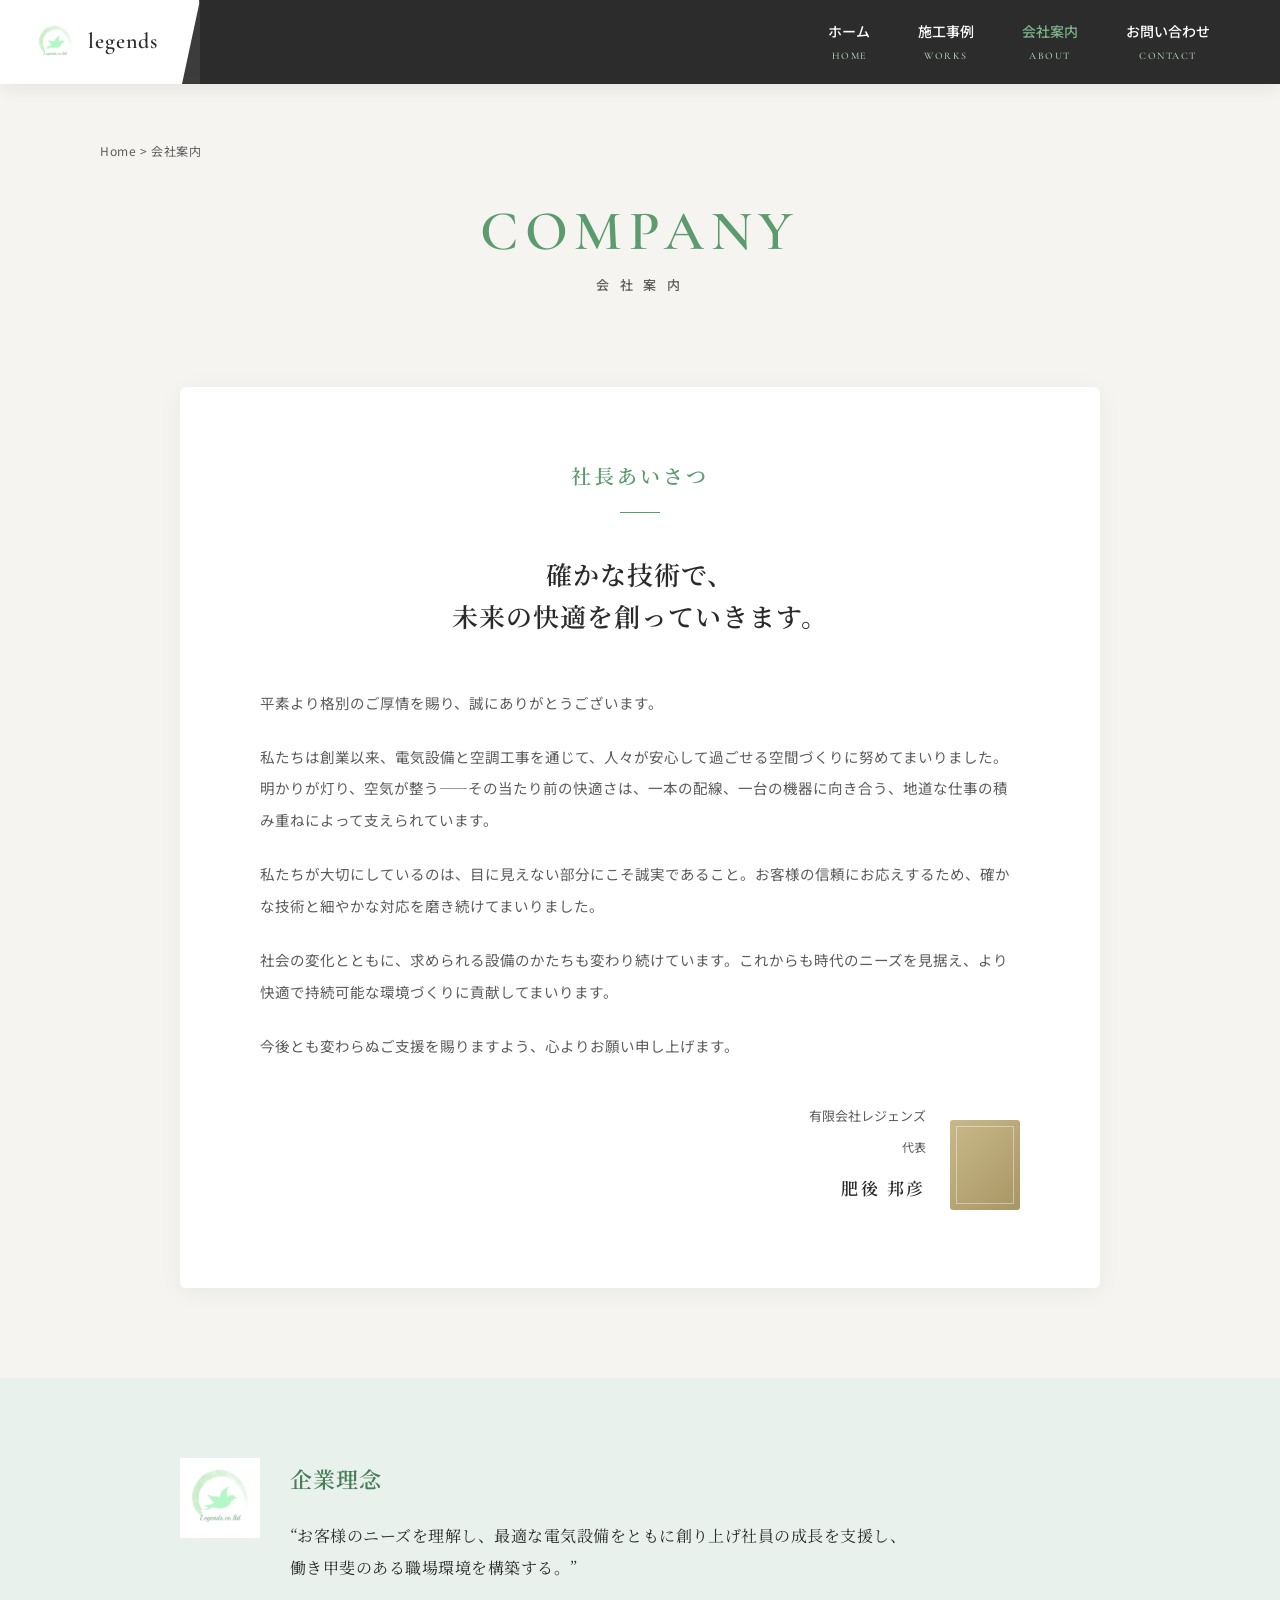
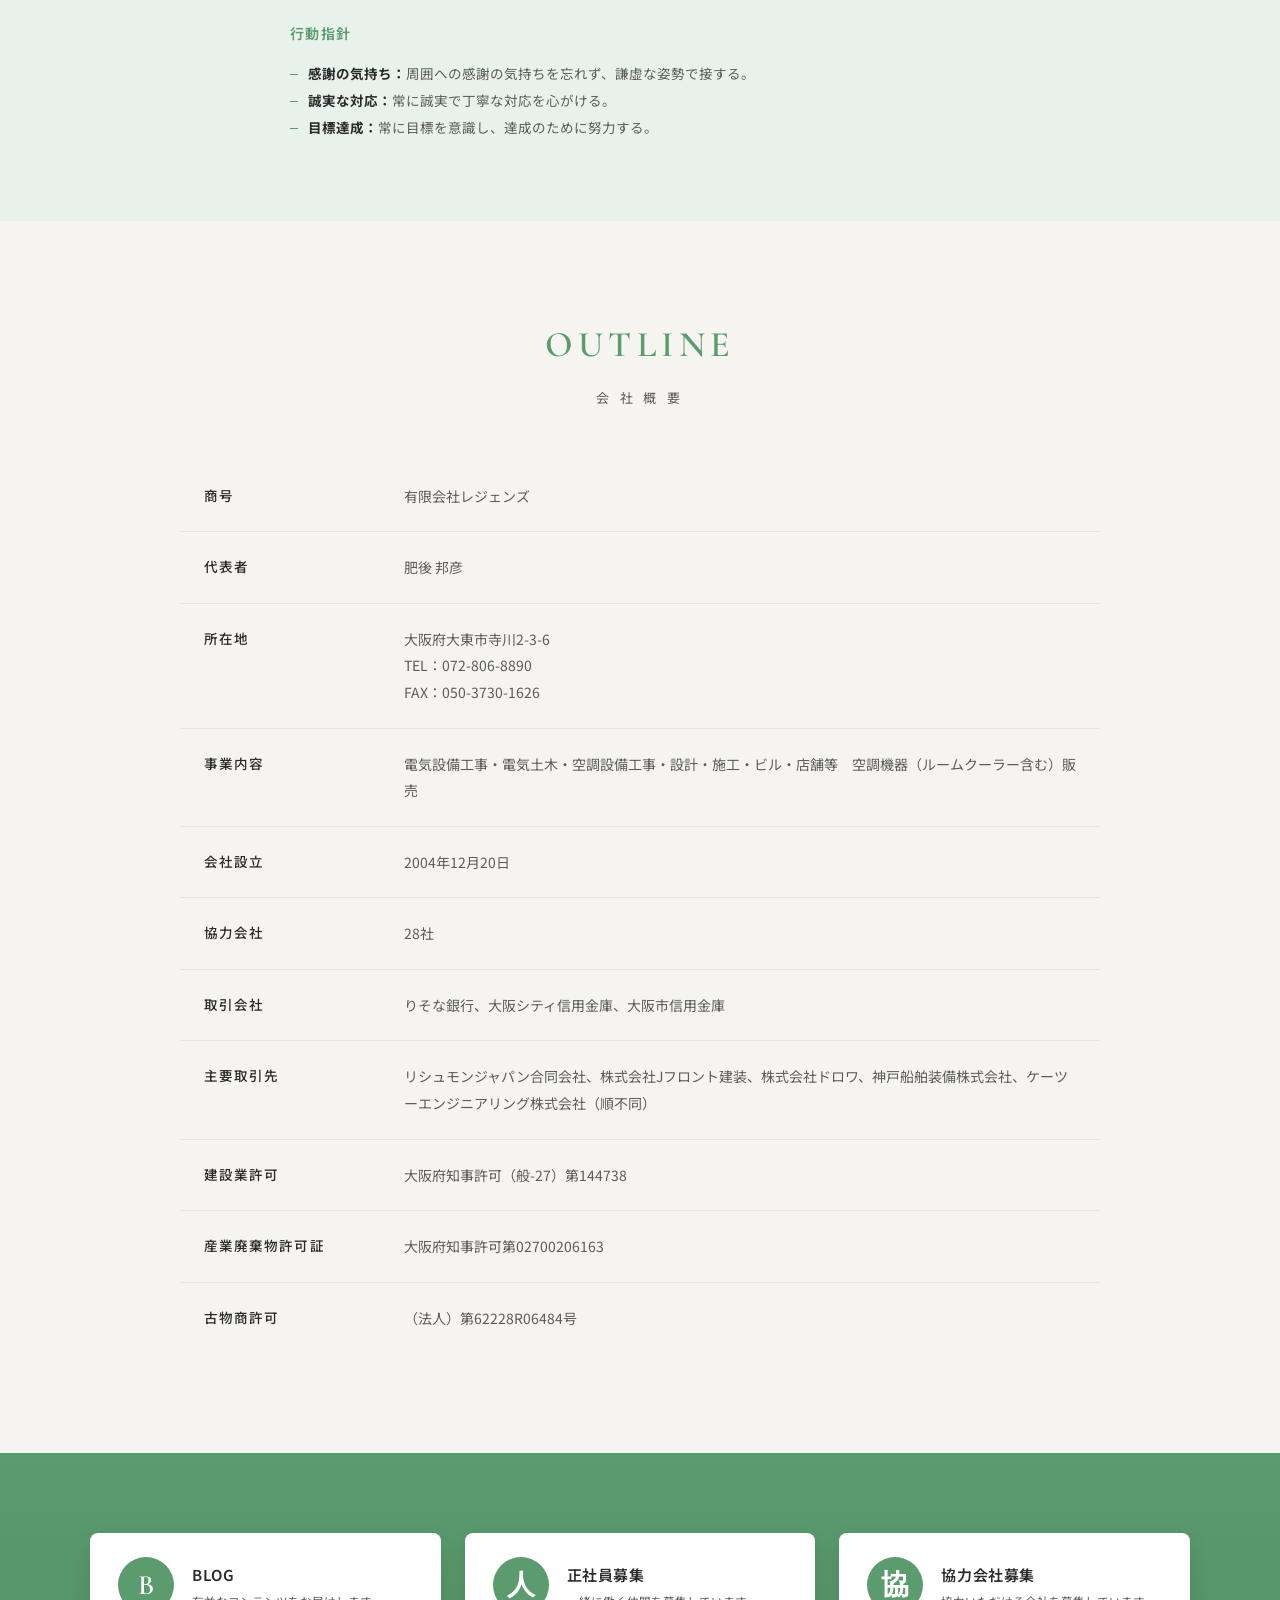
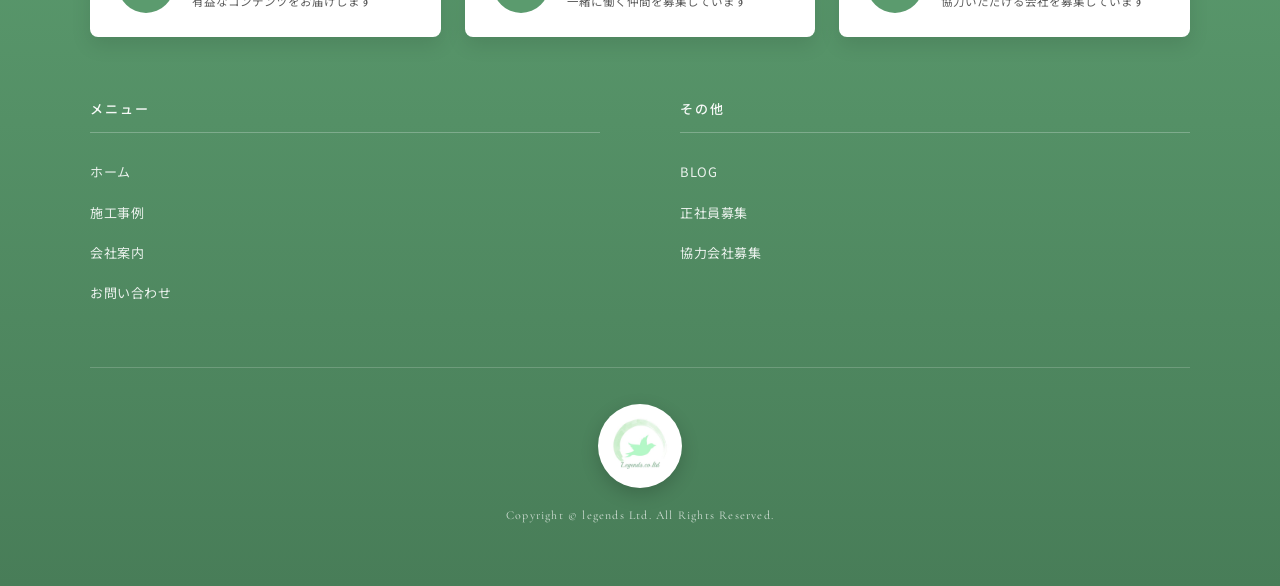
==== company.html @ 389ddcd1 "Add files via upload" ====
<!DOCTYPE html>
<html lang="ja">
<head>
<meta charset="UTF-8">
<meta name="viewport" content="width=device-width, initial-scale=1.0">
<title>会社案内 COMPANY｜有限会社レジェンズ</title>
<meta name="description" content="有限会社レジェンズの会社案内。社長挨拶・企業理念・会社概要をご紹介します。">
<link rel="preconnect" href="https://fonts.googleapis.com">
<link rel="preconnect" href="https://fonts.gstatic.com" crossorigin>
<link href="https://fonts.googleapis.com/css2?family=Cormorant+Garamond:wght@400;500;600;700&family=Noto+Sans+JP:wght@300;400;500;600;700&family=Noto+Serif+JP:wght@400;500;600;700&display=swap" rel="stylesheet">
<style>
:root {
  --green: #5B9B6E;
  --green-dark: #487D58;
  --green-light: #7BB48B;
  --green-pale: #E8F1EB;
  --dark: #2C2C2C;
  --text: #2A2A2A;
  --text-mid: #5C5C5C;
  --text-light: #8A8A8A;
  --bg: #FFFFFF;
  --bg-soft: #F5F4F0;
  --bg-warm: #ECEAE3;
  --border: #E5E5E5;
}

* { margin: 0; padding: 0; box-sizing: border-box; }
html { scroll-behavior: smooth; }
body {
  font-family: 'Noto Sans JP', sans-serif;
  color: var(--text);
  background: var(--bg-soft);
  line-height: 1.9;
  overflow-x: hidden;
  -webkit-font-smoothing: antialiased;
}
a { color: inherit; text-decoration: none; }
img { max-width: 100%; height: auto; display: block; }

/* ===== HEADER ===== */
.site-header {
  position: fixed; top: 0; left: 0; right: 0;
  z-index: 1000; display: flex; align-items: stretch;
  height: 84px;
  background: rgba(44,44,44,.92);
  backdrop-filter: blur(12px);
  box-shadow: 0 2px 20px rgba(0,0,0,.08);
}
.header-logo-wrap {
  display: flex; align-items: center;
  padding: 0 36px 0 32px;
  background: #FFFFFF;
  min-width: 200px;
  clip-path: polygon(0 0, 100% 0, calc(100% - 18px) 100%, 0 100%);
}
.logo-img {
  width: 46px; height: 46px;
  margin-right: 10px;
  display: inline-block;
  object-fit: contain;
  vertical-align: middle;
}
.logo-text {
  font-family: 'Cormorant Garamond', serif;
  font-size: 22px; font-weight: 600;
  letter-spacing: .04em; color: var(--dark);
}
.header-nav-area {
  flex: 1; background: var(--dark);
  display: flex; align-items: center;
  justify-content: flex-end;
  padding-right: 48px; position: relative;
}
.header-nav-area::before {
  content: ''; position: absolute;
  left: -1px; top: 0; width: 32px; height: 100%;
  background: var(--dark);
  clip-path: polygon(0 0, 100% 0, 100% 100%, 18px 100%);
}
.main-nav { display: flex; gap: 4px; list-style: none; }
.main-nav a {
  display: flex; flex-direction: column;
  align-items: center;
  padding: 12px 22px;
  color: #FFFFFF;
  font-size: 14px; font-weight: 500;
  transition: opacity .25s ease;
}
.main-nav a:hover { opacity: .7; }
.main-nav a.active { color: var(--green-light); }
.main-nav a .nav-en {
  font-family: 'Cormorant Garamond', serif;
  font-size: 10px; font-weight: 500;
  letter-spacing: .15em; color: #B4D4BD;
  margin-top: 2px; text-transform: uppercase;
}
.nav-toggle {
  display: none; background: none; border: none;
  cursor: pointer; padding: 8px;
  margin-left: auto; margin-right: 20px;
}
.nav-toggle span {
  display: block; width: 26px; height: 2px;
  background: #fff; margin: 6px 0;
}

/* ===== PAGE HERO ===== */
.page-hero {
  padding: 140px 24px 60px;
  background: var(--bg-soft);
  text-align: center;
}
.breadcrumb {
  max-width: 1080px;
  margin: 0 auto 40px;
  text-align: left;
  font-size: 12px;
  color: var(--text-mid);
  letter-spacing: .05em;
}
.breadcrumb a { transition: color .2s; }
.breadcrumb a:hover { color: var(--green); }
.page-title {
  font-family: 'Cormorant Garamond', serif;
  font-size: clamp(40px, 5vw, 56px);
  font-weight: 600;
  color: var(--green);
  letter-spacing: .12em;
  line-height: 1;
  margin-bottom: 14px;
}
.page-subtitle {
  font-size: 13px;
  font-weight: 500;
  color: var(--text-mid);
  letter-spacing: .3em;
}

/* ===== PRESIDENT CARD ===== */
.president-section {
  padding: 30px 24px 90px;
  background: var(--bg-soft);
}

.president-card {
  max-width: 920px;
  margin: 0 auto;
  background: #FFFFFF;
  padding: 70px 80px 60px;
  border-radius: 6px;
  box-shadow: 0 4px 24px rgba(0,0,0,.05);
}

.president-card .label {
  text-align: center;
  font-family: 'Noto Serif JP', serif;
  font-size: 20px;
  font-weight: 600;
  color: var(--green);
  letter-spacing: .15em;
  margin-bottom: 40px;
  position: relative;
  padding-bottom: 18px;
}

.president-card .label::after {
  content: '';
  position: absolute;
  bottom: 0; left: 50%;
  transform: translateX(-50%);
  width: 40px; height: 1px;
  background: var(--green);
}

.president-headline {
  font-family: 'Noto Serif JP', serif;
  font-size: clamp(20px, 2.2vw, 26px);
  font-weight: 600;
  color: var(--text);
  text-align: center;
  letter-spacing: .04em;
  line-height: 1.6;
  margin-bottom: 50px;
}

.president-body p {
  font-size: 14.5px;
  line-height: 2.2;
  color: var(--text-mid);
  margin-bottom: 22px;
}

.president-sign {
  display: flex;
  align-items: center;
  justify-content: flex-end;
  gap: 24px;
  margin-top: 40px;
}

.president-sign-text {
  text-align: right;
}

.president-sign-text .company {
  font-size: 13px;
  color: var(--text-mid);
  margin-bottom: 4px;
}

.president-sign-text .position {
  font-size: 12px;
  color: var(--text-mid);
  margin-bottom: 8px;
}

.president-sign-text .name {
  font-family: 'Noto Serif JP', serif;
  font-size: 17px;
  font-weight: 600;
  color: var(--text);
  letter-spacing: .15em;
}

.president-portrait {
  width: 70px;
  height: 90px;
  background: linear-gradient(135deg, #C9B98A 0%, #A89564 100%);
  border-radius: 3px;
  flex-shrink: 0;
  position: relative;
}

.president-portrait::before {
  content: '';
  position: absolute;
  inset: 6px;
  border: 1px solid rgba(255,255,255,.4);
}

/* ===== PHILOSOPHY ===== */
.philosophy {
  padding: 80px 24px;
  background: var(--green-pale);
}

.philosophy-inner {
  max-width: 920px;
  margin: 0 auto;
  display: grid;
  grid-template-columns: 80px 1fr;
  gap: 30px;
  align-items: start;
}

.philosophy-icon {
  width: 80px; height: 80px;
  display: flex; align-items: center; justify-content: center;
}
.philosophy-icon img {
  width: 100%; height: 100%;
  object-fit: contain;
}

.philosophy h2 {
  font-family: 'Noto Serif JP', serif;
  font-size: 22px;
  font-weight: 600;
  color: var(--green-dark);
  margin-bottom: 20px;
  letter-spacing: .05em;
}

.philosophy-text {
  font-family: 'Noto Serif JP', serif;
  font-size: 16px;
  line-height: 2;
  color: var(--text);
  margin-bottom: 36px;
  letter-spacing: .03em;
}

.philosophy-sub h3 {
  font-size: 14px;
  font-weight: 600;
  color: var(--green);
  margin-bottom: 14px;
  letter-spacing: .1em;
}

.philosophy-sub ul {
  list-style: none;
  font-size: 13.5px;
  line-height: 2;
  color: var(--text-mid);
}

.philosophy-sub li {
  position: relative;
  padding-left: 18px;
}

.philosophy-sub li::before {
  content: '';
  position: absolute;
  left: 0; top: 14px;
  width: 8px; height: 1px;
  background: var(--green);
}

/* ===== COMPANY OUTLINE ===== */
.company-outline {
  padding: 90px 24px 100px;
  background: var(--bg-soft);
}

.outline-title {
  text-align: center;
  margin-bottom: 50px;
}

.outline-title .en {
  font-family: 'Cormorant Garamond', serif;
  font-size: clamp(28px, 3.4vw, 36px);
  color: var(--green);
  font-weight: 600;
  letter-spacing: .15em;
  display: block;
}

.outline-title .jp {
  font-size: 13px;
  color: var(--text-mid);
  letter-spacing: .3em;
  margin-top: 6px;
  display: block;
}

.outline-table {
  max-width: 920px;
  margin: 0 auto;
  width: 100%;
  border-collapse: collapse;
  background: transparent;
}

.outline-table tr {
  border-bottom: 1px solid var(--border);
}

.outline-table tr:last-child { border-bottom: none; }

.outline-table th {
  width: 200px;
  padding: 22px 24px;
  font-size: 13.5px;
  font-weight: 500;
  color: var(--text);
  text-align: left;
  background: transparent;
  letter-spacing: .08em;
  vertical-align: top;
}

.outline-table td {
  padding: 22px 24px;
  font-size: 14px;
  color: var(--text-mid);
  line-height: 1.9;
  vertical-align: top;
}

.outline-table td .small {
  display: block;
  font-size: 13px;
  color: var(--text-mid);
  margin-top: 4px;
}

/* ===== FOOTER ===== */
.footer-cta {
  background: linear-gradient(180deg, var(--green) 0%, var(--green-dark) 100%);
  padding: 80px 24px 60px;
  color: #FFFFFF;
}
.footer-cta-grid {
  max-width: 1100px;
  margin: 0 auto 60px;
  display: grid;
  grid-template-columns: repeat(3, 1fr);
  gap: 24px;
}
.cta-card {
  background: #FFFFFF;
  color: var(--text);
  padding: 24px 28px;
  border-radius: 8px;
  display: flex;
  align-items: center;
  gap: 18px;
  transition: all .3s ease;
  box-shadow: 0 8px 20px rgba(0,0,0,.10);
}
.cta-card:hover {
  transform: translateY(-4px);
  box-shadow: 0 14px 30px rgba(0,0,0,.16);
}
.cta-icon {
  flex: 0 0 56px; width: 56px; height: 56px;
  background: var(--green);
  border-radius: 50%;
  display: flex; align-items: center; justify-content: center;
  color: #FFFFFF;
  font-family: 'Cormorant Garamond', serif;
  font-size: 28px; font-weight: 600;
}
.cta-text h4 {
  font-size: 15px; font-weight: 600;
  margin-bottom: 4px; letter-spacing: .04em;
}
.cta-text p { font-size: 11.5px; color: var(--text-mid); line-height: 1.5; }
.footer-main {
  max-width: 1100px; margin: 0 auto;
  display: grid; grid-template-columns: 1fr 1fr;
  gap: 80px; padding-bottom: 50px;
  border-bottom: 1px solid rgba(255,255,255,.18);
}
.footer-col h5 {
  font-size: 13px; letter-spacing: .15em;
  font-weight: 500; margin-bottom: 22px;
  padding-bottom: 10px;
  border-bottom: 1px solid rgba(255,255,255,.25);
  color: rgba(255,255,255,.95);
}
.footer-col ul { list-style: none; }
.footer-col li { margin-bottom: 10px; }
.footer-col a {
  font-size: 13px;
  color: rgba(255,255,255,.88);
  letter-spacing: .04em;
  transition: opacity .25s;
}
.footer-col a:hover { opacity: .65; }
.footer-bottom {
  max-width: 1100px;
  margin: 36px auto 0;
  text-align: center;
}
.footer-logo {
  display: inline-flex; flex-direction: column;
  align-items: center; gap: 8px;
  margin-bottom: 16px;
}
.footer-logo .logo-img { width: 84px; height: 84px; margin: 0; padding: 4px; background: #FFFFFF; border-radius: 50%; box-shadow: 0 6px 18px rgba(0,0,0,.18); }

.copyright {
  font-family: 'Cormorant Garamond', serif;
  font-size: 12px;
  color: rgba(255,255,255,.75);
  letter-spacing: .1em;
}

/* ===== REVEAL ===== */
.reveal {
  opacity: 0;
  transform: translateY(20px);
  transition: opacity .8s ease, transform .8s ease;
}
.reveal.visible { opacity: 1; transform: translateY(0); }

/* ===== RESPONSIVE ===== */
@media (max-width: 968px) {
  .header-logo-wrap { min-width: 160px; padding: 0 28px 0 20px; }
  .main-nav a { padding: 10px 14px; font-size: 12px; }
  .main-nav a .nav-en { font-size: 9px; }
  .president-card { padding: 50px 36px 40px; }
  .president-headline { font-size: 20px; margin-bottom: 36px; }
}

@media (max-width: 768px) {
  .site-header { height: 64px; }
  .header-logo-wrap { padding: 0 20px 0 16px; min-width: auto; }
  .logo-img { width: 38px; height: 38px; }
  .logo-text { font-size: 18px; }
  .header-nav-area { padding-right: 0; }
  .nav-toggle { display: block; margin-right: 16px; }
  .main-nav {
    position: fixed; inset: 64px 0 0;
    background: var(--dark);
    flex-direction: column; justify-content: center;
    gap: 8px;
    transform: translateX(100%);
    transition: transform .35s ease;
  }
  .main-nav.open { transform: translateX(0); }
  .main-nav a { padding: 18px; font-size: 15px; }
  .main-nav a .nav-en { font-size: 11px; }

  .page-hero { padding: 100px 20px 40px; }
  .president-card { padding: 40px 24px 32px; }
  .president-headline { font-size: 18px; }
  .president-body p { font-size: 13.5px; line-height: 2; }
  .philosophy-inner { grid-template-columns: 1fr; gap: 20px; }
  .philosophy-text { font-size: 15px; }
  .outline-table th,
  .outline-table td { display: block; padding: 12px 16px; }
  .outline-table th { width: auto; background: var(--green-pale); color: var(--green-dark); padding-bottom: 12px; }
  .outline-table tr { border-bottom: 1px solid var(--border); padding: 12px 0; }
  .footer-cta-grid { grid-template-columns: 1fr; gap: 14px; }
  .footer-main { grid-template-columns: 1fr 1fr; gap: 40px; }
}

@media (max-width: 480px) {
  .footer-main { grid-template-columns: 1fr; gap: 32px; }
}
</style>
</head>
<body>

<!-- HEADER -->
<header class="site-header">
  <div class="header-logo-wrap">
    <a href="./index.html" style="display: inline-flex; align-items: center;">
      <img src="[data-uri]" alt="legends" class="logo-img">
      <span class="logo-text">legends</span>
    </a>
  </div>
  <div class="header-nav-area">
    <button class="nav-toggle" id="navToggle" aria-label="メニュー">
      <span></span><span></span><span></span>
    </button>
    <nav>
      <ul class="main-nav" id="mainNav">
        <li><a href="./index.html">ホーム<span class="nav-en">HOME</span></a></li>
        <li><a href="./works.html">施工事例<span class="nav-en">WORKS</span></a></li>
        <li><a href="./company.html" class="active">会社案内<span class="nav-en">ABOUT</span></a></li>
        <li><a href="./contact.html">お問い合わせ<span class="nav-en">CONTACT</span></a></li>
      </ul>
    </nav>
  </div>
</header>

<!-- PAGE HERO -->
<section class="page-hero">
  <div class="breadcrumb">
    <a href="./index.html">Home</a> &gt; 会社案内
  </div>
  <h1 class="page-title">COMPANY</h1>
  <p class="page-subtitle">会 社 案 内</p>
</section>

<!-- PRESIDENT -->
<section class="president-section">
  <div class="president-card reveal">
    <p class="label">社長あいさつ</p>
    <h2 class="president-headline">確かな技術で、<br>未来の快適を創っていきます。</h2>
    <div class="president-body">
      <p>平素より格別のご厚情を賜り、誠にありがとうございます。</p>
      <p>私たちは創業以来、電気設備と空調工事を通じて、人々が安心して過ごせる空間づくりに努めてまいりました。明かりが灯り、空気が整う——その当たり前の快適さは、一本の配線、一台の機器に向き合う、地道な仕事の積み重ねによって支えられています。</p>
      <p>私たちが大切にしているのは、目に見えない部分にこそ誠実であること。お客様の信頼にお応えするため、確かな技術と細やかな対応を磨き続けてまいりました。</p>
      <p>社会の変化とともに、求められる設備のかたちも変わり続けています。これからも時代のニーズを見据え、より快適で持続可能な環境づくりに貢献してまいります。</p>
      <p>今後とも変わらぬご支援を賜りますよう、心よりお願い申し上げます。</p>
      <div class="president-sign">
        <div class="president-sign-text">
          <p class="company">有限会社レジェンズ</p>
          <p class="position">代表</p>
          <p class="name">肥後 邦彦</p>
        </div>
        <div class="president-portrait" aria-hidden="true"></div>
      </div>
    </div>
  </div>
</section>

<!-- PHILOSOPHY -->
<section class="philosophy">
  <div class="philosophy-inner reveal">
    <div class="philosophy-icon"><img src="[data-uri]" alt=""></div>
    <div>
      <h2>企業理念</h2>
      <p class="philosophy-text">&ldquo;お客様のニーズを理解し、最適な電気設備をともに創り上げ社員の成長を支援し、<br>働き甲斐のある職場環境を構築する。&rdquo;</p>
      <div class="philosophy-sub">
        <h3>行動指針</h3>
        <ul>
          <li><strong style="color:var(--text);">感謝の気持ち：</strong>周囲への感謝の気持ちを忘れず、謙虚な姿勢で接する。</li>
          <li><strong style="color:var(--text);">誠実な対応：</strong>常に誠実で丁寧な対応を心がける。</li>
          <li><strong style="color:var(--text);">目標達成：</strong>常に目標を意識し、達成のために努力する。</li>
        </ul>
      </div>
    </div>
  </div>
</section>

<!-- COMPANY OUTLINE -->
<section class="company-outline">
  <div class="outline-title reveal">
    <span class="en">OUTLINE</span>
    <span class="jp">会 社 概 要</span>
  </div>
  <table class="outline-table reveal">
    <tbody>
      <tr><th>商号</th><td>有限会社レジェンズ</td></tr>
      <tr><th>代表者</th><td>肥後 邦彦</td></tr>
      <tr><th>所在地</th><td>大阪府大東市寺川2-3-6<br>TEL：072-806-8890<br>FAX：050-3730-1626</td></tr>
      <tr><th>事業内容</th><td>電気設備工事・電気土木・空調設備工事・設計・施工・ビル・店舗等　空調機器（ルームクーラー含む）販売</td></tr>
      <tr><th>会社設立</th><td>2004年12月20日</td></tr>
      <tr><th>協力会社</th><td>28社</td></tr>
      <tr><th>取引会社</th><td>りそな銀行、大阪シティ信用金庫、大阪市信用金庫</td></tr>
      <tr><th>主要取引先</th><td>リシュモンジャパン合同会社、株式会社Jフロント建装、株式会社ドロワ、神戸船舶装備株式会社、ケーツーエンジニアリング株式会社（順不同）</td></tr>
      <tr><th>建設業許可</th><td>大阪府知事許可（般-27）第144738</td></tr>
      <tr><th>産業廃棄物許可証</th><td>大阪府知事許可第02700206163</td></tr>
      <tr><th>古物商許可</th><td>（法人）第62228R06484号</td></tr>
    </tbody>
  </table>
</section>

<!-- FOOTER -->
<footer class="footer-cta">
  <div class="footer-cta-grid">
    <a href="#" class="cta-card">
      <div class="cta-icon">B</div>
      <div class="cta-text">
        <h4>BLOG</h4>
        <p>有益なコンテンツをお届けします</p>
      </div>
    </a>
    <a href="#" class="cta-card">
      <div class="cta-icon">人</div>
      <div class="cta-text">
        <h4>正社員募集</h4>
        <p>一緒に働く仲間を募集しています</p>
      </div>
    </a>
    <a href="#" class="cta-card">
      <div class="cta-icon">協</div>
      <div class="cta-text">
        <h4>協力会社募集</h4>
        <p>協力いただける会社を募集しています</p>
      </div>
    </a>
  </div>

  <div class="footer-main">
    <div class="footer-col">
      <h5>メニュー</h5>
      <ul>
        <li><a href="./index.html">ホーム</a></li>
        <li><a href="./works.html">施工事例</a></li>
        <li><a href="./company.html">会社案内</a></li>
        <li><a href="./contact.html">お問い合わせ</a></li>
      </ul>
    </div>
    <div class="footer-col">
      <h5>その他</h5>
      <ul>
        <li><a href="#">BLOG</a></li>
        <li><a href="#">正社員募集</a></li>
        <li><a href="#">協力会社募集</a></li>
      </ul>
    </div>
  </div>

  <div class="footer-bottom">
    <div class="footer-logo">
      <img src="[data-uri]" alt="legends" class="logo-img">
    </div>
    <p class="copyright">Copyright © legends Ltd. All Rights Reserved.</p>
  </div>
</footer>

<script>
const observer = new IntersectionObserver(entries => {
  entries.forEach(e => {
    if (e.isIntersecting) {
      e.target.classList.add('visible');
      observer.unobserve(e.target);
    }
  });
}, { threshold: .1, rootMargin: '0px 0px -40px 0px' });
document.querySelectorAll('.reveal').forEach(el => observer.observe(el));

const navToggle = document.getElementById('navToggle');
const mainNav = document.getElementById('mainNav');
navToggle?.addEventListener('click', () => mainNav.classList.toggle('open'));
mainNav?.querySelectorAll('a').forEach(a => a.addEventListener('click', () => mainNav.classList.remove('open')));
</script>

</body>
</html>
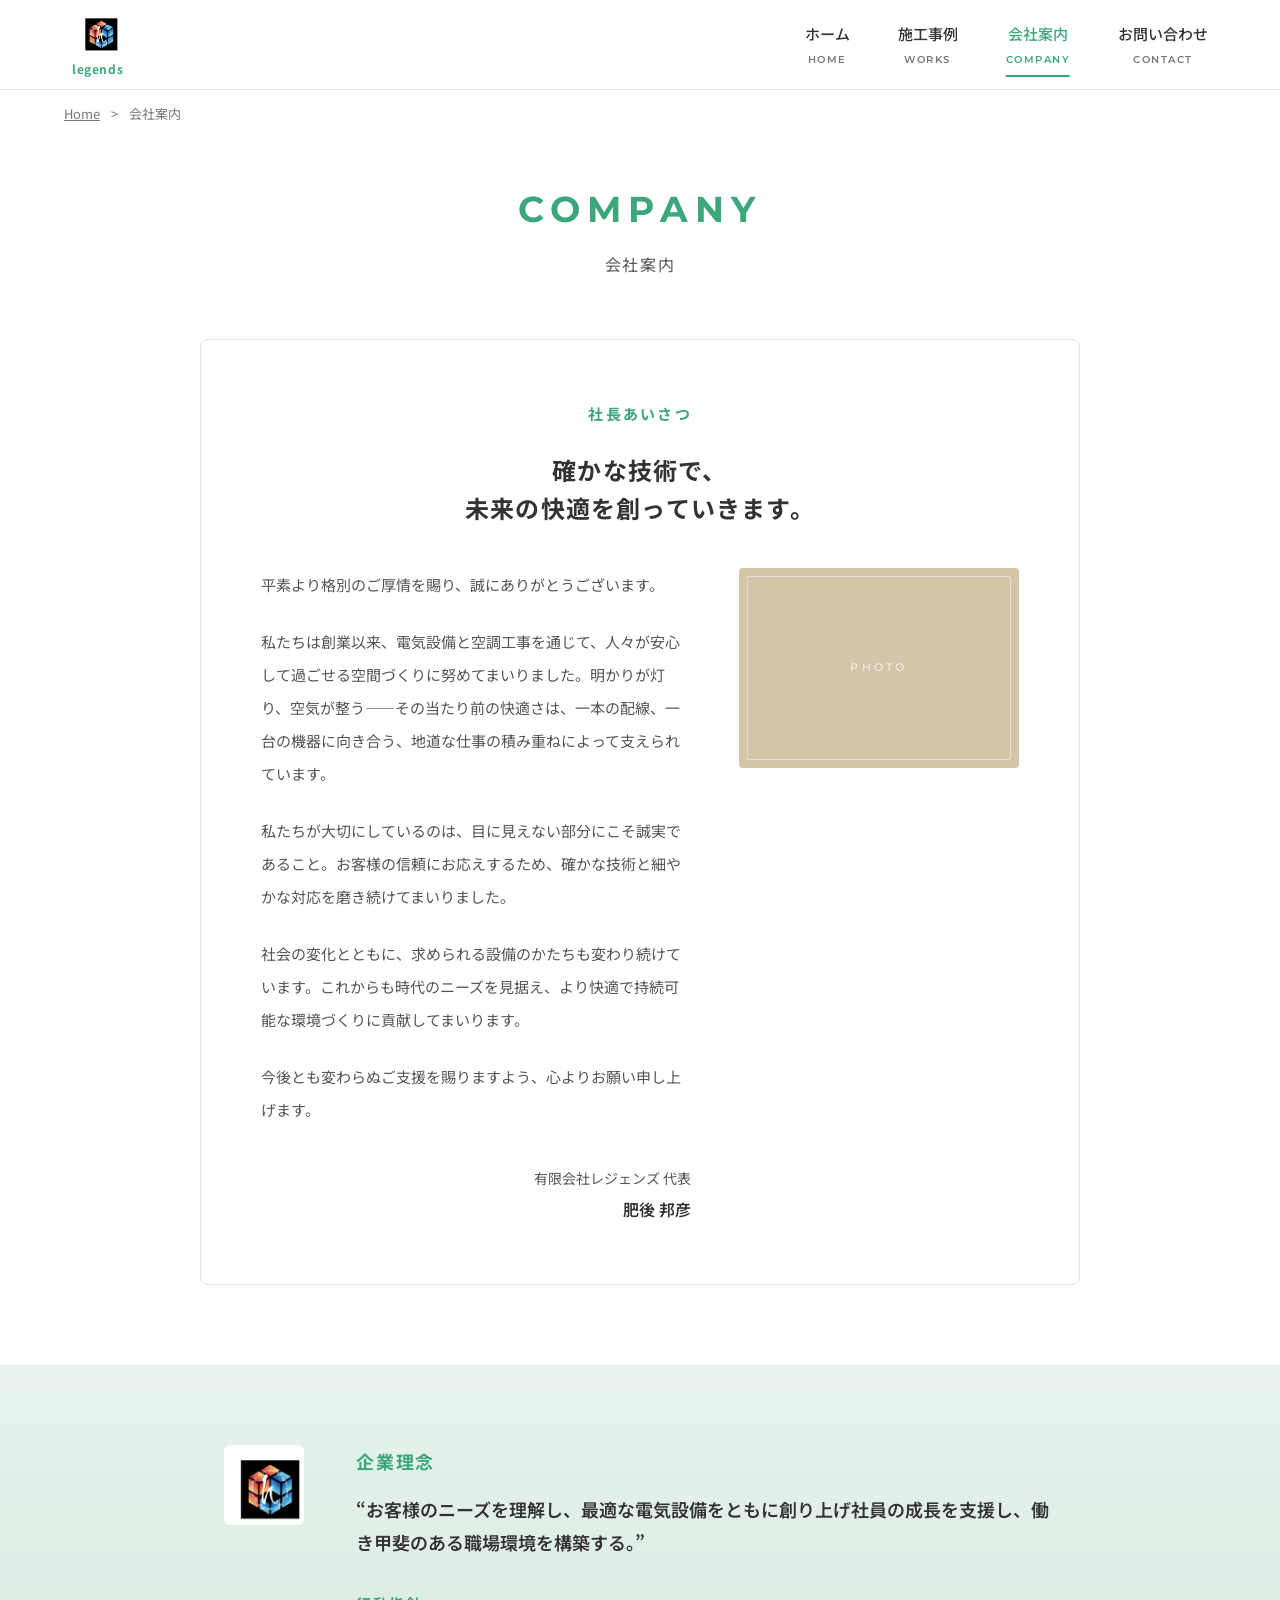
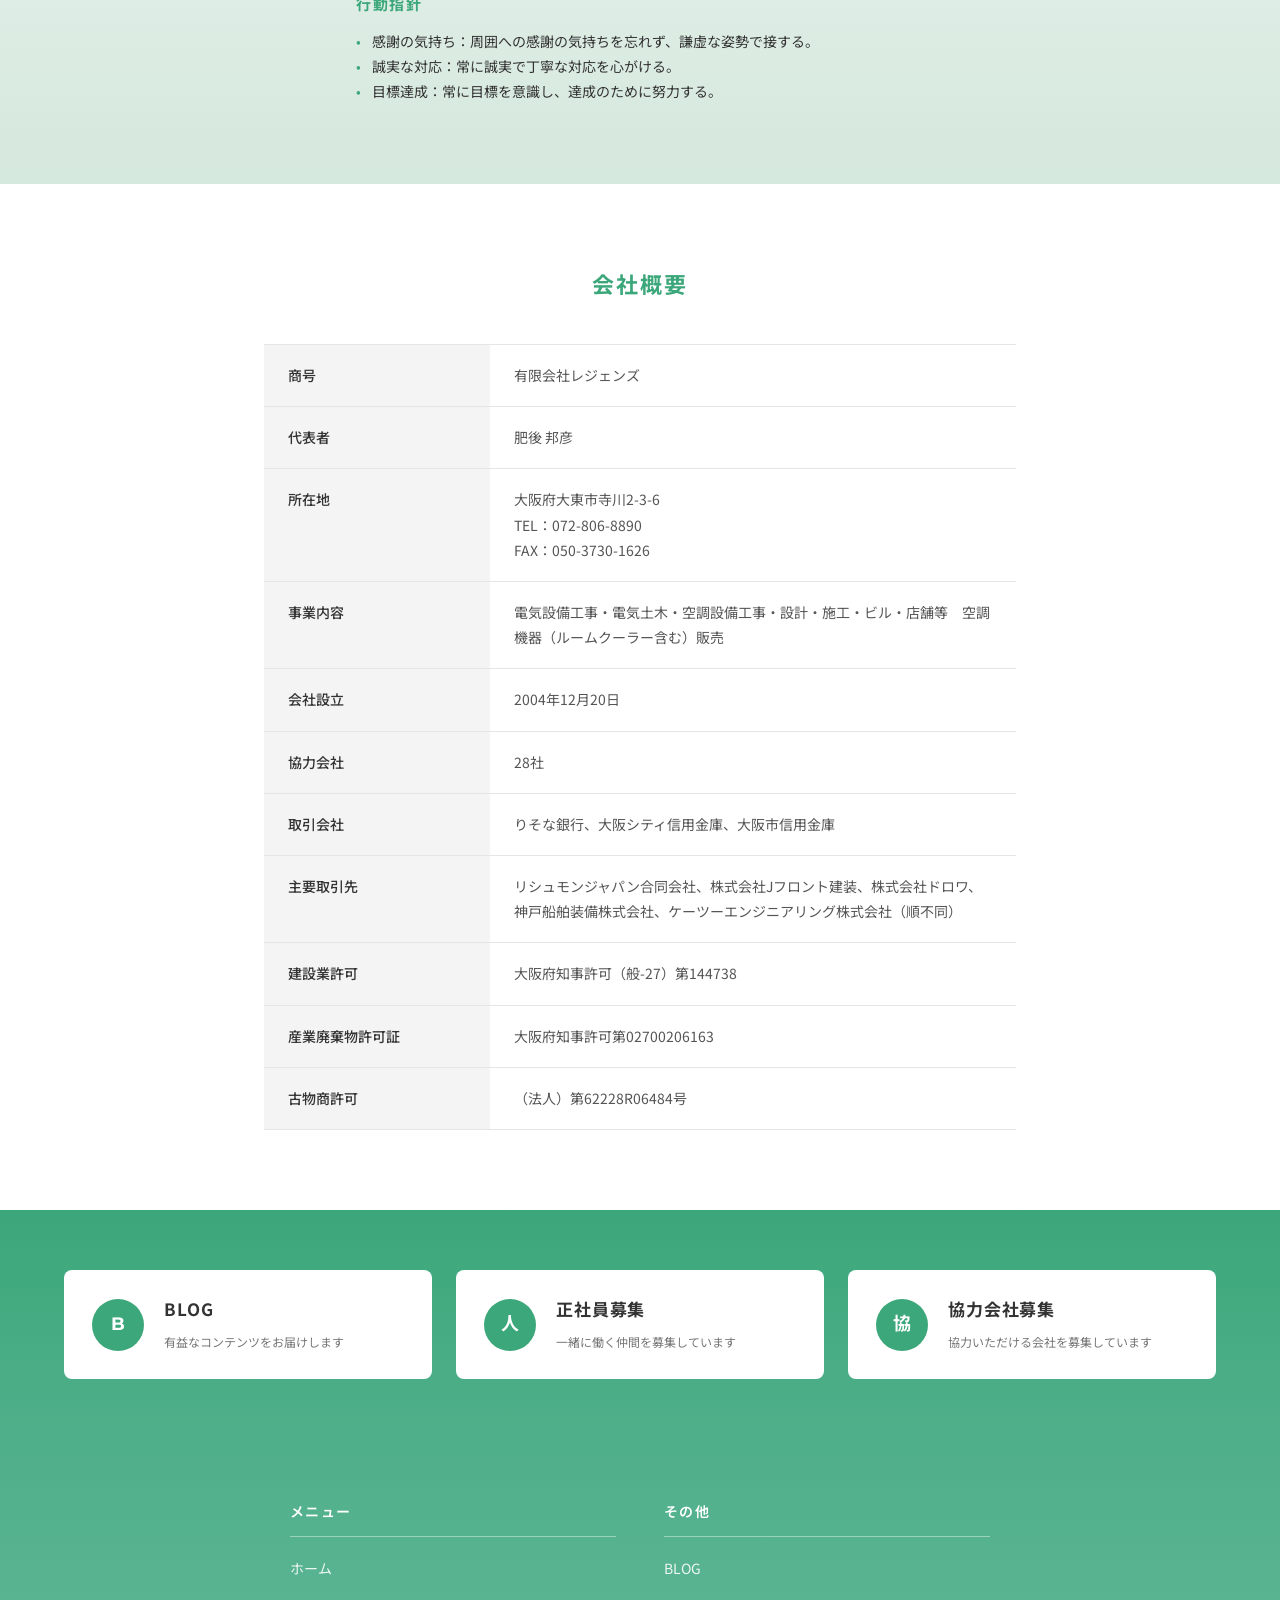
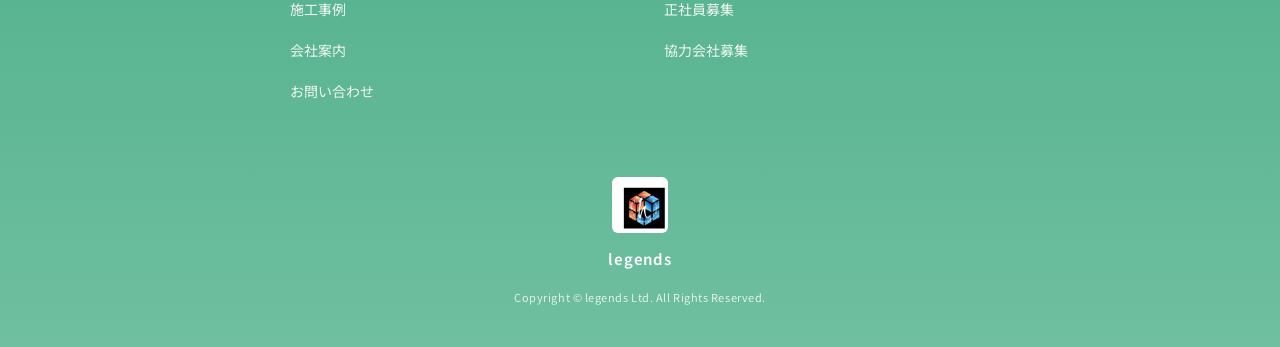
==== commit 5921389c: "Add files via upload" ====
--- a/company.html
+++ b/company.html
@@ -1,689 +1,203 @@
 <!DOCTYPE html>
-<html lang="ja">
+<html lang="ja"><script>document.documentElement.classList.add("js");</script>
 <head>
 <meta charset="UTF-8">
 <meta name="viewport" content="width=device-width, initial-scale=1.0">
-<title>会社案内 COMPANY｜有限会社レジェンズ</title>
-<meta name="description" content="有限会社レジェンズの会社案内。社長挨拶・企業理念・会社概要をご紹介します。">
+<title>会社案内｜有限会社レジェンズ｜大阪の電気設備工事会社</title>
+<meta name="description" content="有限会社レジェンズの会社概要・経営理念・代表挨拶。大阪府大東市を拠点に電気設備工事・電気土木工事・空調設備工事を手掛ける総合設備パートナーです。">
+
 <link rel="preconnect" href="https://fonts.googleapis.com">
 <link rel="preconnect" href="https://fonts.gstatic.com" crossorigin>
-<link href="https://fonts.googleapis.com/css2?family=Cormorant+Garamond:wght@400;500;600;700&family=Noto+Sans+JP:wght@300;400;500;600;700&family=Noto+Serif+JP:wght@400;500;600;700&display=swap" rel="stylesheet">
-<style>
-:root {
-  --green: #5B9B6E;
-  --green-dark: #487D58;
-  --green-light: #7BB48B;
-  --green-pale: #E8F1EB;
-  --dark: #2C2C2C;
-  --text: #2A2A2A;
-  --text-mid: #5C5C5C;
-  --text-light: #8A8A8A;
-  --bg: #FFFFFF;
-  --bg-soft: #F5F4F0;
-  --bg-warm: #ECEAE3;
-  --border: #E5E5E5;
-}
-
-* { margin: 0; padding: 0; box-sizing: border-box; }
-html { scroll-behavior: smooth; }
-body {
-  font-family: 'Noto Sans JP', sans-serif;
-  color: var(--text);
-  background: var(--bg-soft);
-  line-height: 1.9;
-  overflow-x: hidden;
-  -webkit-font-smoothing: antialiased;
-}
-a { color: inherit; text-decoration: none; }
-img { max-width: 100%; height: auto; display: block; }
-
-/* ===== HEADER ===== */
-.site-header {
-  position: fixed; top: 0; left: 0; right: 0;
-  z-index: 1000; display: flex; align-items: stretch;
-  height: 84px;
-  background: rgba(44,44,44,.92);
-  backdrop-filter: blur(12px);
-  box-shadow: 0 2px 20px rgba(0,0,0,.08);
-}
-.header-logo-wrap {
-  display: flex; align-items: center;
-  padding: 0 36px 0 32px;
-  background: #FFFFFF;
-  min-width: 200px;
-  clip-path: polygon(0 0, 100% 0, calc(100% - 18px) 100%, 0 100%);
-}
-.logo-img {
-  width: 46px; height: 46px;
-  margin-right: 10px;
-  display: inline-block;
-  object-fit: contain;
-  vertical-align: middle;
-}
-.logo-text {
-  font-family: 'Cormorant Garamond', serif;
-  font-size: 22px; font-weight: 600;
-  letter-spacing: .04em; color: var(--dark);
-}
-.header-nav-area {
-  flex: 1; background: var(--dark);
-  display: flex; align-items: center;
-  justify-content: flex-end;
-  padding-right: 48px; position: relative;
-}
-.header-nav-area::before {
-  content: ''; position: absolute;
-  left: -1px; top: 0; width: 32px; height: 100%;
-  background: var(--dark);
-  clip-path: polygon(0 0, 100% 0, 100% 100%, 18px 100%);
-}
-.main-nav { display: flex; gap: 4px; list-style: none; }
-.main-nav a {
-  display: flex; flex-direction: column;
-  align-items: center;
-  padding: 12px 22px;
-  color: #FFFFFF;
-  font-size: 14px; font-weight: 500;
-  transition: opacity .25s ease;
-}
-.main-nav a:hover { opacity: .7; }
-.main-nav a.active { color: var(--green-light); }
-.main-nav a .nav-en {
-  font-family: 'Cormorant Garamond', serif;
-  font-size: 10px; font-weight: 500;
-  letter-spacing: .15em; color: #B4D4BD;
-  margin-top: 2px; text-transform: uppercase;
-}
-.nav-toggle {
-  display: none; background: none; border: none;
-  cursor: pointer; padding: 8px;
-  margin-left: auto; margin-right: 20px;
-}
-.nav-toggle span {
-  display: block; width: 26px; height: 2px;
-  background: #fff; margin: 6px 0;
-}
-
-/* ===== PAGE HERO ===== */
-.page-hero {
-  padding: 140px 24px 60px;
-  background: var(--bg-soft);
-  text-align: center;
-}
-.breadcrumb {
-  max-width: 1080px;
-  margin: 0 auto 40px;
-  text-align: left;
-  font-size: 12px;
-  color: var(--text-mid);
-  letter-spacing: .05em;
-}
-.breadcrumb a { transition: color .2s; }
-.breadcrumb a:hover { color: var(--green); }
-.page-title {
-  font-family: 'Cormorant Garamond', serif;
-  font-size: clamp(40px, 5vw, 56px);
-  font-weight: 600;
-  color: var(--green);
-  letter-spacing: .12em;
-  line-height: 1;
-  margin-bottom: 14px;
-}
-.page-subtitle {
-  font-size: 13px;
-  font-weight: 500;
-  color: var(--text-mid);
-  letter-spacing: .3em;
-}
-
-/* ===== PRESIDENT CARD ===== */
-.president-section {
-  padding: 30px 24px 90px;
-  background: var(--bg-soft);
-}
-
-.president-card {
-  max-width: 920px;
-  margin: 0 auto;
-  background: #FFFFFF;
-  padding: 70px 80px 60px;
-  border-radius: 6px;
-  box-shadow: 0 4px 24px rgba(0,0,0,.05);
-}
-
-.president-card .label {
-  text-align: center;
-  font-family: 'Noto Serif JP', serif;
-  font-size: 20px;
-  font-weight: 600;
-  color: var(--green);
-  letter-spacing: .15em;
-  margin-bottom: 40px;
-  position: relative;
-  padding-bottom: 18px;
-}
-
-.president-card .label::after {
-  content: '';
-  position: absolute;
-  bottom: 0; left: 50%;
-  transform: translateX(-50%);
-  width: 40px; height: 1px;
-  background: var(--green);
-}
-
-.president-headline {
-  font-family: 'Noto Serif JP', serif;
-  font-size: clamp(20px, 2.2vw, 26px);
-  font-weight: 600;
-  color: var(--text);
-  text-align: center;
-  letter-spacing: .04em;
-  line-height: 1.6;
-  margin-bottom: 50px;
-}
-
-.president-body p {
-  font-size: 14.5px;
-  line-height: 2.2;
-  color: var(--text-mid);
-  margin-bottom: 22px;
-}
-
-.president-sign {
-  display: flex;
-  align-items: center;
-  justify-content: flex-end;
-  gap: 24px;
-  margin-top: 40px;
-}
-
-.president-sign-text {
-  text-align: right;
-}
-
-.president-sign-text .company {
-  font-size: 13px;
-  color: var(--text-mid);
-  margin-bottom: 4px;
-}
-
-.president-sign-text .position {
-  font-size: 12px;
-  color: var(--text-mid);
-  margin-bottom: 8px;
-}
-
-.president-sign-text .name {
-  font-family: 'Noto Serif JP', serif;
-  font-size: 17px;
-  font-weight: 600;
-  color: var(--text);
-  letter-spacing: .15em;
-}
-
-.president-portrait {
-  width: 70px;
-  height: 90px;
-  background: linear-gradient(135deg, #C9B98A 0%, #A89564 100%);
-  border-radius: 3px;
-  flex-shrink: 0;
-  position: relative;
-}
-
-.president-portrait::before {
-  content: '';
-  position: absolute;
-  inset: 6px;
-  border: 1px solid rgba(255,255,255,.4);
-}
-
-/* ===== PHILOSOPHY ===== */
-.philosophy {
-  padding: 80px 24px;
-  background: var(--green-pale);
-}
-
-.philosophy-inner {
-  max-width: 920px;
-  margin: 0 auto;
-  display: grid;
-  grid-template-columns: 80px 1fr;
-  gap: 30px;
-  align-items: start;
-}
-
-.philosophy-icon {
-  width: 80px; height: 80px;
-  display: flex; align-items: center; justify-content: center;
-}
-.philosophy-icon img {
-  width: 100%; height: 100%;
-  object-fit: contain;
-}
-
-.philosophy h2 {
-  font-family: 'Noto Serif JP', serif;
-  font-size: 22px;
-  font-weight: 600;
-  color: var(--green-dark);
-  margin-bottom: 20px;
-  letter-spacing: .05em;
-}
-
-.philosophy-text {
-  font-family: 'Noto Serif JP', serif;
-  font-size: 16px;
-  line-height: 2;
-  color: var(--text);
-  margin-bottom: 36px;
-  letter-spacing: .03em;
-}
-
-.philosophy-sub h3 {
-  font-size: 14px;
-  font-weight: 600;
-  color: var(--green);
-  margin-bottom: 14px;
-  letter-spacing: .1em;
-}
-
-.philosophy-sub ul {
-  list-style: none;
-  font-size: 13.5px;
-  line-height: 2;
-  color: var(--text-mid);
-}
-
-.philosophy-sub li {
-  position: relative;
-  padding-left: 18px;
-}
-
-.philosophy-sub li::before {
-  content: '';
-  position: absolute;
-  left: 0; top: 14px;
-  width: 8px; height: 1px;
-  background: var(--green);
-}
-
-/* ===== COMPANY OUTLINE ===== */
-.company-outline {
-  padding: 90px 24px 100px;
-  background: var(--bg-soft);
-}
-
-.outline-title {
-  text-align: center;
-  margin-bottom: 50px;
-}
-
-.outline-title .en {
-  font-family: 'Cormorant Garamond', serif;
-  font-size: clamp(28px, 3.4vw, 36px);
-  color: var(--green);
-  font-weight: 600;
-  letter-spacing: .15em;
-  display: block;
-}
-
-.outline-title .jp {
-  font-size: 13px;
-  color: var(--text-mid);
-  letter-spacing: .3em;
-  margin-top: 6px;
-  display: block;
-}
-
-.outline-table {
-  max-width: 920px;
-  margin: 0 auto;
-  width: 100%;
-  border-collapse: collapse;
-  background: transparent;
-}
-
-.outline-table tr {
-  border-bottom: 1px solid var(--border);
-}
-
-.outline-table tr:last-child { border-bottom: none; }
-
-.outline-table th {
-  width: 200px;
-  padding: 22px 24px;
-  font-size: 13.5px;
-  font-weight: 500;
-  color: var(--text);
-  text-align: left;
-  background: transparent;
-  letter-spacing: .08em;
-  vertical-align: top;
-}
-
-.outline-table td {
-  padding: 22px 24px;
-  font-size: 14px;
-  color: var(--text-mid);
-  line-height: 1.9;
-  vertical-align: top;
-}
-
-.outline-table td .small {
-  display: block;
-  font-size: 13px;
-  color: var(--text-mid);
-  margin-top: 4px;
-}
-
-/* ===== FOOTER ===== */
-.footer-cta {
-  background: linear-gradient(180deg, var(--green) 0%, var(--green-dark) 100%);
-  padding: 80px 24px 60px;
-  color: #FFFFFF;
-}
-.footer-cta-grid {
-  max-width: 1100px;
-  margin: 0 auto 60px;
-  display: grid;
-  grid-template-columns: repeat(3, 1fr);
-  gap: 24px;
-}
-.cta-card {
-  background: #FFFFFF;
-  color: var(--text);
-  padding: 24px 28px;
-  border-radius: 8px;
-  display: flex;
-  align-items: center;
-  gap: 18px;
-  transition: all .3s ease;
-  box-shadow: 0 8px 20px rgba(0,0,0,.10);
-}
-.cta-card:hover {
-  transform: translateY(-4px);
-  box-shadow: 0 14px 30px rgba(0,0,0,.16);
-}
-.cta-icon {
-  flex: 0 0 56px; width: 56px; height: 56px;
-  background: var(--green);
-  border-radius: 50%;
-  display: flex; align-items: center; justify-content: center;
-  color: #FFFFFF;
-  font-family: 'Cormorant Garamond', serif;
-  font-size: 28px; font-weight: 600;
-}
-.cta-text h4 {
-  font-size: 15px; font-weight: 600;
-  margin-bottom: 4px; letter-spacing: .04em;
-}
-.cta-text p { font-size: 11.5px; color: var(--text-mid); line-height: 1.5; }
-.footer-main {
-  max-width: 1100px; margin: 0 auto;
-  display: grid; grid-template-columns: 1fr 1fr;
-  gap: 80px; padding-bottom: 50px;
-  border-bottom: 1px solid rgba(255,255,255,.18);
-}
-.footer-col h5 {
-  font-size: 13px; letter-spacing: .15em;
-  font-weight: 500; margin-bottom: 22px;
-  padding-bottom: 10px;
-  border-bottom: 1px solid rgba(255,255,255,.25);
-  color: rgba(255,255,255,.95);
-}
-.footer-col ul { list-style: none; }
-.footer-col li { margin-bottom: 10px; }
-.footer-col a {
-  font-size: 13px;
-  color: rgba(255,255,255,.88);
-  letter-spacing: .04em;
-  transition: opacity .25s;
-}
-.footer-col a:hover { opacity: .65; }
-.footer-bottom {
-  max-width: 1100px;
-  margin: 36px auto 0;
-  text-align: center;
-}
-.footer-logo {
-  display: inline-flex; flex-direction: column;
-  align-items: center; gap: 8px;
-  margin-bottom: 16px;
-}
-.footer-logo .logo-img { width: 84px; height: 84px; margin: 0; padding: 4px; background: #FFFFFF; border-radius: 50%; box-shadow: 0 6px 18px rgba(0,0,0,.18); }
-
-.copyright {
-  font-family: 'Cormorant Garamond', serif;
-  font-size: 12px;
-  color: rgba(255,255,255,.75);
-  letter-spacing: .1em;
-}
-
-/* ===== REVEAL ===== */
-.reveal {
-  opacity: 0;
-  transform: translateY(20px);
-  transition: opacity .8s ease, transform .8s ease;
-}
-.reveal.visible { opacity: 1; transform: translateY(0); }
-
-/* ===== RESPONSIVE ===== */
-@media (max-width: 968px) {
-  .header-logo-wrap { min-width: 160px; padding: 0 28px 0 20px; }
-  .main-nav a { padding: 10px 14px; font-size: 12px; }
-  .main-nav a .nav-en { font-size: 9px; }
-  .president-card { padding: 50px 36px 40px; }
-  .president-headline { font-size: 20px; margin-bottom: 36px; }
-}
-
-@media (max-width: 768px) {
-  .site-header { height: 64px; }
-  .header-logo-wrap { padding: 0 20px 0 16px; min-width: auto; }
-  .logo-img { width: 38px; height: 38px; }
-  .logo-text { font-size: 18px; }
-  .header-nav-area { padding-right: 0; }
-  .nav-toggle { display: block; margin-right: 16px; }
-  .main-nav {
-    position: fixed; inset: 64px 0 0;
-    background: var(--dark);
-    flex-direction: column; justify-content: center;
-    gap: 8px;
-    transform: translateX(100%);
-    transition: transform .35s ease;
-  }
-  .main-nav.open { transform: translateX(0); }
-  .main-nav a { padding: 18px; font-size: 15px; }
-  .main-nav a .nav-en { font-size: 11px; }
-
-  .page-hero { padding: 100px 20px 40px; }
-  .president-card { padding: 40px 24px 32px; }
-  .president-headline { font-size: 18px; }
-  .president-body p { font-size: 13.5px; line-height: 2; }
-  .philosophy-inner { grid-template-columns: 1fr; gap: 20px; }
-  .philosophy-text { font-size: 15px; }
-  .outline-table th,
-  .outline-table td { display: block; padding: 12px 16px; }
-  .outline-table th { width: auto; background: var(--green-pale); color: var(--green-dark); padding-bottom: 12px; }
-  .outline-table tr { border-bottom: 1px solid var(--border); padding: 12px 0; }
-  .footer-cta-grid { grid-template-columns: 1fr; gap: 14px; }
-  .footer-main { grid-template-columns: 1fr 1fr; gap: 40px; }
-}
-
-@media (max-width: 480px) {
-  .footer-main { grid-template-columns: 1fr; gap: 32px; }
-}
-</style>
+<link href="https://fonts.googleapis.com/css2?family=Montserrat:wght@500;600;700&family=Noto+Sans+JP:wght@300;400;500;600;700&display=swap" rel="stylesheet">
+
+<link rel="stylesheet" href="./css/style.css">
+<link rel="stylesheet" href="./css/pages.css">
+
+<link rel="icon" href="data:image/svg+xml,%3Csvg xmlns='http://www.w3.org/2000/svg' viewBox='0 0 64 64'%3E%3Ccircle cx='32' cy='32' r='30' fill='%233CA77A'/%3E%3Ctext x='32' y='42' font-family='Arial,sans-serif' font-size='32' font-weight='700' fill='%23fff' text-anchor='middle'%3EL%3C/text%3E%3C/svg%3E">
 </head>
 <body>
 
-<!-- HEADER -->
 <header class="site-header">
-  <div class="header-logo-wrap">
-    <a href="./index.html" style="display: inline-flex; align-items: center;">
-      <img src="[data-uri]" alt="legends" class="logo-img">
-      <span class="logo-text">legends</span>
-    </a>
-  </div>
-  <div class="header-nav-area">
-    <button class="nav-toggle" id="navToggle" aria-label="メニュー">
+  <div class="header-inner">
+    <a href="./index.html" class="header-logo">
+      <img src="./images/logo-cube.png" alt="legends" class="logo-mark-img">
+      <div class="logo-text">legends</div>
+    </a>
+    <nav class="header-nav">
+      <a href="./index.html"><span>ホーム</span><span class="nav-en">HOME</span></a>
+      <a href="./works.html"><span>施工事例</span><span class="nav-en">WORKS</span></a>
+      <a href="./company.html" class="current"><span>会社案内</span><span class="nav-en">COMPANY</span></a>
+      <a href="./contact.html"><span>お問い合わせ</span><span class="nav-en">CONTACT</span></a>
+    </nav>
+    <button class="menu-toggle" aria-label="メニュー" aria-expanded="false">
       <span></span><span></span><span></span>
     </button>
-    <nav>
-      <ul class="main-nav" id="mainNav">
-        <li><a href="./index.html">ホーム<span class="nav-en">HOME</span></a></li>
-        <li><a href="./works.html">施工事例<span class="nav-en">WORKS</span></a></li>
-        <li><a href="./company.html" class="active">会社案内<span class="nav-en">ABOUT</span></a></li>
-        <li><a href="./contact.html">お問い合わせ<span class="nav-en">CONTACT</span></a></li>
-      </ul>
-    </nav>
   </div>
 </header>
 
-<!-- PAGE HERO -->
-<section class="page-hero">
-  <div class="breadcrumb">
-    <a href="./index.html">Home</a> &gt; 会社案内
-  </div>
-  <h1 class="page-title">COMPANY</h1>
-  <p class="page-subtitle">会 社 案 内</p>
-</section>
-
-<!-- PRESIDENT -->
-<section class="president-section">
-  <div class="president-card reveal">
-    <p class="label">社長あいさつ</p>
-    <h2 class="president-headline">確かな技術で、<br>未来の快適を創っていきます。</h2>
-    <div class="president-body">
+<main>
+
+<div class="container">
+  <nav class="breadcrumb">
+    <a href="./index.html">Home</a>
+    <span class="breadcrumb-sep">&gt;</span>
+    <span>会社案内</span>
+  </nav>
+</div>
+
+<div class="page-hero">
+  <h1>COMPANY</h1>
+  <p class="ja">会社案内</p>
+</div>
+
+<!-- 社長あいさつ -->
+<div class="company-message reveal">
+  <div class="company-message-head">
+    <div class="label">社長あいさつ</div>
+    <h2>確かな技術で、<br>未来の快適を創っていきます。</h2>
+  </div>
+  <div class="company-message-grid">
+    <div class="company-message-body">
       <p>平素より格別のご厚情を賜り、誠にありがとうございます。</p>
       <p>私たちは創業以来、電気設備と空調工事を通じて、人々が安心して過ごせる空間づくりに努めてまいりました。明かりが灯り、空気が整う——その当たり前の快適さは、一本の配線、一台の機器に向き合う、地道な仕事の積み重ねによって支えられています。</p>
       <p>私たちが大切にしているのは、目に見えない部分にこそ誠実であること。お客様の信頼にお応えするため、確かな技術と細やかな対応を磨き続けてまいりました。</p>
       <p>社会の変化とともに、求められる設備のかたちも変わり続けています。これからも時代のニーズを見据え、より快適で持続可能な環境づくりに貢献してまいります。</p>
       <p>今後とも変わらぬご支援を賜りますよう、心よりお願い申し上げます。</p>
-      <div class="president-sign">
-        <div class="president-sign-text">
-          <p class="company">有限会社レジェンズ</p>
-          <p class="position">代表</p>
-          <p class="name">肥後 邦彦</p>
-        </div>
-        <div class="president-portrait" aria-hidden="true"></div>
+      <div class="company-message-sign">
+        <span>有限会社レジェンズ 代表</span>
+        <strong>肥後 邦彦</strong>
       </div>
     </div>
+    <div class="company-message-photo" aria-label="代表者写真（後日差し替え）">
+      <span class="photo-placeholder-label">PHOTO</span>
+    </div>
+  </div>
+</div>
+
+<!-- 企業理念 -->
+<section class="company-philosophy">
+  <div class="philosophy-inner">
+    <div class="philosophy-logo"><img src="./images/logo-cube.png" alt="legends"></div>
+    <div class="philosophy-content reveal">
+      <h3>企業理念</h3>
+      <p class="principle">
+        &ldquo;お客様のニーズを理解し、最適な電気設備をともに創り上げ社員の成長を支援し、働き甲斐のある職場環境を構築する。&rdquo;
+      </p>
+      <h4>行動指針</h4>
+      <ul>
+        <li>感謝の気持ち：周囲への感謝の気持ちを忘れず、謙虚な姿勢で接する。</li>
+        <li>誠実な対応：常に誠実で丁寧な対応を心がける。</li>
+        <li>目標達成：常に目標を意識し、達成のために努力する。</li>
+      </ul>
+    </div>
   </div>
 </section>
 
-<!-- PHILOSOPHY -->
-<section class="philosophy">
-  <div class="philosophy-inner reveal">
-    <div class="philosophy-icon"><img src="[data-uri]" alt=""></div>
-    <div>
-      <h2>企業理念</h2>
-      <p class="philosophy-text">&ldquo;お客様のニーズを理解し、最適な電気設備をともに創り上げ社員の成長を支援し、<br>働き甲斐のある職場環境を構築する。&rdquo;</p>
-      <div class="philosophy-sub">
-        <h3>行動指針</h3>
-        <ul>
-          <li><strong style="color:var(--text);">感謝の気持ち：</strong>周囲への感謝の気持ちを忘れず、謙虚な姿勢で接する。</li>
-          <li><strong style="color:var(--text);">誠実な対応：</strong>常に誠実で丁寧な対応を心がける。</li>
-          <li><strong style="color:var(--text);">目標達成：</strong>常に目標を意識し、達成のために努力する。</li>
-        </ul>
-      </div>
-    </div>
-  </div>
-</section>
-
-<!-- COMPANY OUTLINE -->
-<section class="company-outline">
-  <div class="outline-title reveal">
-    <span class="en">OUTLINE</span>
-    <span class="jp">会 社 概 要</span>
-  </div>
-  <table class="outline-table reveal">
+<!-- 会社概要 -->
+<section class="company-overview">
+  <h2>会社概要</h2>
+  <table class="company-table">
     <tbody>
-      <tr><th>商号</th><td>有限会社レジェンズ</td></tr>
-      <tr><th>代表者</th><td>肥後 邦彦</td></tr>
-      <tr><th>所在地</th><td>大阪府大東市寺川2-3-6<br>TEL：072-806-8890<br>FAX：050-3730-1626</td></tr>
-      <tr><th>事業内容</th><td>電気設備工事・電気土木・空調設備工事・設計・施工・ビル・店舗等　空調機器（ルームクーラー含む）販売</td></tr>
-      <tr><th>会社設立</th><td>2004年12月20日</td></tr>
-      <tr><th>協力会社</th><td>28社</td></tr>
-      <tr><th>取引会社</th><td>りそな銀行、大阪シティ信用金庫、大阪市信用金庫</td></tr>
-      <tr><th>主要取引先</th><td>リシュモンジャパン合同会社、株式会社Jフロント建装、株式会社ドロワ、神戸船舶装備株式会社、ケーツーエンジニアリング株式会社（順不同）</td></tr>
-      <tr><th>建設業許可</th><td>大阪府知事許可（般-27）第144738</td></tr>
-      <tr><th>産業廃棄物許可証</th><td>大阪府知事許可第02700206163</td></tr>
-      <tr><th>古物商許可</th><td>（法人）第62228R06484号</td></tr>
+      <tr>
+        <th>商号</th>
+        <td>有限会社レジェンズ</td>
+      </tr>
+      <tr>
+        <th>代表者</th>
+        <td>肥後 邦彦</td>
+      </tr>
+      <tr>
+        <th>所在地</th>
+        <td>
+          大阪府大東市寺川2-3-6<br>
+          TEL：072-806-8890<br>
+          FAX：050-3730-1626
+        </td>
+      </tr>
+      <tr>
+        <th>事業内容</th>
+        <td>電気設備工事・電気土木・空調設備工事・設計・施工・ビル・店舗等　空調機器（ルームクーラー含む）販売</td>
+      </tr>
+      <tr>
+        <th>会社設立</th>
+        <td>2004年12月20日</td>
+      </tr>
+      <tr>
+        <th>協力会社</th>
+        <td>28社</td>
+      </tr>
+      <tr>
+        <th>取引会社</th>
+        <td>りそな銀行、大阪シティ信用金庫、大阪市信用金庫</td>
+      </tr>
+      <tr>
+        <th>主要取引先</th>
+        <td>リシュモンジャパン合同会社、株式会社Jフロント建装、株式会社ドロワ、神戸船舶装備株式会社、ケーツーエンジニアリング株式会社（順不同）</td>
+      </tr>
+      <tr>
+        <th>建設業許可</th>
+        <td>大阪府知事許可（般-27）第144738</td>
+      </tr>
+      <tr>
+        <th>産業廃棄物許可証</th>
+        <td>大阪府知事許可第02700206163</td>
+      </tr>
+      <tr>
+        <th>古物商許可</th>
+        <td>（法人）第62228R06484号</td>
+      </tr>
     </tbody>
   </table>
 </section>
 
-<!-- FOOTER -->
-<footer class="footer-cta">
-  <div class="footer-cta-grid">
-    <a href="#" class="cta-card">
-      <div class="cta-icon">B</div>
-      <div class="cta-text">
-        <h4>BLOG</h4>
-        <p>有益なコンテンツをお届けします</p>
+</main>
+
+<section class="footer-banners">
+  <div class="container">
+    <a href="#" class="banner-card">
+      <div class="banner-icon">B</div>
+      <div class="banner-text"><strong>BLOG</strong><span>有益なコンテンツをお届けします</span></div>
+    </a>
+    <a href="#" class="banner-card">
+      <div class="banner-icon">人</div>
+      <div class="banner-text"><strong>正社員募集</strong><span>一緒に働く仲間を募集しています</span></div>
+    </a>
+    <a href="#" class="banner-card">
+      <div class="banner-icon">協</div>
+      <div class="banner-text"><strong>協力会社募集</strong><span>協力いただける会社を募集しています</span></div>
+    </a>
+  </div>
+</section>
+
+<footer class="site-footer">
+  <div class="container">
+    <div class="footer-menus">
+      <div>
+        <h4 class="footer-menu-title">メニュー</h4>
+        <ul class="footer-menu-list">
+          <li><a href="./index.html">ホーム</a></li>
+          <li><a href="./works.html">施工事例</a></li>
+          <li><a href="./company.html">会社案内</a></li>
+          <li><a href="./contact.html">お問い合わせ</a></li>
+        </ul>
       </div>
-    </a>
-    <a href="#" class="cta-card">
-      <div class="cta-icon">人</div>
-      <div class="cta-text">
-        <h4>正社員募集</h4>
-        <p>一緒に働く仲間を募集しています</p>
+      <div>
+        <h4 class="footer-menu-title">その他</h4>
+        <ul class="footer-menu-list">
+          <li><a href="#">BLOG</a></li>
+          <li><a href="#">正社員募集</a></li>
+          <li><a href="#">協力会社募集</a></li>
+        </ul>
       </div>
-    </a>
-    <a href="#" class="cta-card">
-      <div class="cta-icon">協</div>
-      <div class="cta-text">
-        <h4>協力会社募集</h4>
-        <p>協力いただける会社を募集しています</p>
-      </div>
-    </a>
-  </div>
-
-  <div class="footer-main">
-    <div class="footer-col">
-      <h5>メニュー</h5>
-      <ul>
-        <li><a href="./index.html">ホーム</a></li>
-        <li><a href="./works.html">施工事例</a></li>
-        <li><a href="./company.html">会社案内</a></li>
-        <li><a href="./contact.html">お問い合わせ</a></li>
-      </ul>
-    </div>
-    <div class="footer-col">
-      <h5>その他</h5>
-      <ul>
-        <li><a href="#">BLOG</a></li>
-        <li><a href="#">正社員募集</a></li>
-        <li><a href="#">協力会社募集</a></li>
-      </ul>
-    </div>
-  </div>
-
-  <div class="footer-bottom">
-    <div class="footer-logo">
-      <img src="[data-uri]" alt="legends" class="logo-img">
-    </div>
-    <p class="copyright">Copyright © legends Ltd. All Rights Reserved.</p>
+    </div>
+    <div class="footer-bottom">
+      <img src="./images/logo-cube.png" alt="legends" class="footer-logo-img">
+      <div class="footer-name">legends</div>
+      <div class="footer-copy">Copyright &copy; legends Ltd. All Rights Reserved.</div>
+    </div>
   </div>
 </footer>
 
-<script>
-const observer = new IntersectionObserver(entries => {
-  entries.forEach(e => {
-    if (e.isIntersecting) {
-      e.target.classList.add('visible');
-      observer.unobserve(e.target);
-    }
-  });
-}, { threshold: .1, rootMargin: '0px 0px -40px 0px' });
-document.querySelectorAll('.reveal').forEach(el => observer.observe(el));
-
-const navToggle = document.getElementById('navToggle');
-const mainNav = document.getElementById('mainNav');
-navToggle?.addEventListener('click', () => mainNav.classList.toggle('open'));
-mainNav?.querySelectorAll('a').forEach(a => a.addEventListener('click', () => mainNav.classList.remove('open')));
-</script>
-
+<script src="./js/main.js"></script>
 </body>
 </html>
--- a/css/style.css
+++ b/css/style.css
@@ -0,0 +1,536 @@
+@charset "UTF-8";
+
+/* ========================================
+   LEGENS - 有限会社レジェンズ コーポレートサイト
+   ========================================
+   電気設備・電気土木・空調設備工事会社
+   ターゲット：40代以上のビジネスマン（toB）
+   トーン：シンプル、スタイリッシュ、フラット
+======================================== */
+
+/* === デザインシステム（カラー・タイポグラフィ） === */
+:root {
+  /* Primary - メインの緑 */
+  --primary: #3CA77A;
+  --primary-dark: #2E8862;
+  --primary-light: #A5D4BD;
+  --primary-pale: #E8F3EE;
+
+  /* Neutral */
+  --black: #1A1A1A;
+  --dark: #2D2D2D;
+  --gray-900: #333333;
+  --gray-700: #555555;
+  --gray-500: #777777;
+  --gray-300: #C5C5C5;
+  --gray-100: #E5E5E5;
+  --gray-50: #F4F4F4;
+  --cream: #F5F2EA;
+  --white: #FFFFFF;
+
+  /* Accent */
+  --beige: #C9B98C;
+  --beige-light: #E0D4B0;
+
+  /* Form */
+  --required: #E74C3C;
+
+  /* Typography */
+  --font-jp: "Noto Sans JP", "Hiragino Sans", "Hiragino Kaku Gothic ProN",
+             "Yu Gothic Medium", "Meiryo", sans-serif;
+  --font-en: "Montserrat", "Noto Sans JP", sans-serif;
+
+  /* Layout */
+  --container-max: 1200px;
+  --container-narrow: 960px;
+  --header-h: 90px;
+  --header-h-sp: 64px;
+
+  /* Effects */
+  --shadow-sm: 0 2px 8px rgba(0, 0, 0, 0.05);
+  --shadow-md: 0 4px 20px rgba(0, 0, 0, 0.08);
+  --shadow-lg: 0 8px 32px rgba(0, 0, 0, 0.12);
+  --transition: 0.3s cubic-bezier(0.4, 0, 0.2, 1);
+}
+
+/* === Reset === */
+*, *::before, *::after {
+  box-sizing: border-box;
+  margin: 0;
+  padding: 0;
+}
+
+html {
+  scroll-behavior: smooth;
+  -webkit-text-size-adjust: 100%;
+}
+
+body {
+  font-family: var(--font-jp);
+  font-weight: 400;
+  font-size: 16px;
+  line-height: 1.8;
+  color: var(--gray-900);
+  background: var(--white);
+  overflow-x: hidden;
+  -webkit-font-smoothing: antialiased;
+  -moz-osx-font-smoothing: grayscale;
+}
+
+img {
+  max-width: 100%;
+  height: auto;
+  display: block;
+}
+
+a {
+  color: inherit;
+  text-decoration: none;
+  transition: var(--transition);
+}
+
+ul, ol { list-style: none; }
+button { background: none; border: none; cursor: pointer; font: inherit; color: inherit; }
+
+/* === レイアウト共通 === */
+.container {
+  width: 100%;
+  max-width: var(--container-max);
+  margin-inline: auto;
+  padding-inline: 24px;
+}
+
+.container-narrow {
+  width: 100%;
+  max-width: var(--container-narrow);
+  margin-inline: auto;
+  padding-inline: 24px;
+}
+
+/* === タイポグラフィ共通 === */
+.section-label {
+  font-family: var(--font-en);
+  font-size: 14px;
+  font-weight: 700;
+  letter-spacing: 0.25em;
+  color: var(--primary);
+  text-align: center;
+  margin-bottom: 8px;
+}
+
+.section-title {
+  font-family: var(--font-en);
+  font-size: 36px;
+  font-weight: 700;
+  letter-spacing: 0.15em;
+  color: var(--primary);
+  text-align: center;
+  line-height: 1.2;
+}
+
+.section-subtitle {
+  font-size: 16px;
+  color: var(--gray-700);
+  text-align: center;
+  margin-top: 8px;
+  letter-spacing: 0.1em;
+}
+
+/* === ボタン === */
+.btn {
+  display: inline-flex;
+  align-items: center;
+  justify-content: center;
+  gap: 12px;
+  padding: 14px 32px;
+  font-size: 15px;
+  font-weight: 500;
+  letter-spacing: 0.05em;
+  border-radius: 4px;
+  transition: var(--transition);
+  cursor: pointer;
+  white-space: nowrap;
+}
+
+.btn-primary {
+  background: var(--primary);
+  color: var(--white);
+}
+.btn-primary:hover {
+  background: var(--primary-dark);
+  transform: translateY(-2px);
+  box-shadow: var(--shadow-md);
+}
+
+.btn-outline {
+  background: var(--white);
+  color: var(--primary);
+  border: 1.5px solid var(--primary);
+}
+.btn-outline:hover {
+  background: var(--primary);
+  color: var(--white);
+}
+
+.btn-ghost {
+  background: transparent;
+  color: var(--white);
+  border: 1.5px solid rgba(255, 255, 255, 0.6);
+  padding: 12px 36px;
+  border-radius: 30px;
+}
+.btn-ghost:hover {
+  background: rgba(255, 255, 255, 0.15);
+  border-color: var(--white);
+}
+
+.btn-arrow::after {
+  content: "→";
+  font-family: var(--font-en);
+  font-weight: 300;
+}
+
+/* === ヘッダー === */
+.site-header {
+  position: fixed;
+  top: 0;
+  left: 0;
+  right: 0;
+  height: var(--header-h);
+  background: var(--white);
+  z-index: 100;
+  display: flex;
+  align-items: center;
+  border-bottom: 1px solid var(--gray-100);
+}
+
+.header-inner {
+  width: 100%;
+  max-width: var(--container-max);
+  margin-inline: auto;
+  padding-inline: 32px;
+  display: flex;
+  align-items: center;
+  justify-content: space-between;
+}
+
+.header-logo {
+  display: flex;
+  flex-direction: column;
+  align-items: center;
+  gap: 4px;
+}
+.header-logo .logo-mark-img {
+  width: 44px;
+  height: 44px;
+  object-fit: contain;
+  display: block;
+  border-radius: 6px;
+}
+.header-logo .logo-text {
+  font-family: "Noto Sans JP", sans-serif;
+  font-size: 12px;
+  font-weight: 700;
+  letter-spacing: 0.05em;
+  color: var(--primary);
+}
+
+.header-nav {
+  display: flex;
+  gap: 48px;
+  align-items: center;
+}
+.header-nav a {
+  display: flex;
+  flex-direction: column;
+  align-items: center;
+  gap: 4px;
+  font-size: 15px;
+  font-weight: 500;
+  color: var(--gray-900);
+  position: relative;
+  padding: 8px 0;
+}
+.header-nav a::after {
+  content: "";
+  position: absolute;
+  bottom: 0;
+  left: 50%;
+  transform: translateX(-50%);
+  width: 0;
+  height: 2px;
+  background: var(--primary);
+  transition: width var(--transition);
+}
+.header-nav a:hover,
+.header-nav a.current {
+  color: var(--primary);
+}
+.header-nav a:hover::after,
+.header-nav a.current::after {
+  width: 100%;
+}
+.header-nav a .nav-en {
+  font-family: var(--font-en);
+  font-size: 10px;
+  font-weight: 600;
+  letter-spacing: 0.15em;
+  color: var(--gray-500);
+}
+.header-nav a:hover .nav-en,
+.header-nav a.current .nav-en {
+  color: var(--primary);
+}
+
+/* モバイルメニュートグル */
+.menu-toggle {
+  display: none;
+  width: 40px;
+  height: 40px;
+  position: relative;
+}
+.menu-toggle span {
+  position: absolute;
+  left: 8px;
+  width: 24px;
+  height: 2px;
+  background: var(--gray-900);
+  transition: var(--transition);
+}
+.menu-toggle span:nth-child(1) { top: 14px; }
+.menu-toggle span:nth-child(2) { top: 20px; }
+.menu-toggle span:nth-child(3) { top: 26px; }
+.menu-toggle.active span:nth-child(1) { top: 20px; transform: rotate(45deg); }
+.menu-toggle.active span:nth-child(2) { opacity: 0; }
+.menu-toggle.active span:nth-child(3) { top: 20px; transform: rotate(-45deg); }
+
+/* === パンくず === */
+.breadcrumb {
+  padding: 12px 0;
+  font-size: 13px;
+  color: var(--gray-500);
+}
+.breadcrumb a {
+  color: var(--gray-500);
+  text-decoration: underline;
+}
+.breadcrumb a:hover { color: var(--primary); }
+.breadcrumb-sep { margin: 0 8px; }
+
+/* === ページタイトル === */
+.page-title-wrap {
+  text-align: center;
+  padding: 60px 0 40px;
+}
+
+/* === フッター（バナー部分） === */
+.footer-banners {
+  background: linear-gradient(180deg, var(--primary) 0%, #4FAF8A 100%);
+  padding: 60px 0;
+}
+.footer-banners .container {
+  display: grid;
+  grid-template-columns: repeat(3, 1fr);
+  gap: 24px;
+}
+.banner-card {
+  background: var(--white);
+  border-radius: 8px;
+  padding: 24px 28px;
+  display: flex;
+  align-items: center;
+  gap: 20px;
+  transition: var(--transition);
+}
+.banner-card:hover {
+  transform: translateY(-4px);
+  box-shadow: var(--shadow-lg);
+}
+.banner-icon {
+  flex-shrink: 0;
+  width: 52px;
+  height: 52px;
+  border-radius: 50%;
+  background: var(--primary);
+  color: var(--white);
+  display: flex;
+  align-items: center;
+  justify-content: center;
+  font-family: var(--font-en);
+  font-size: 18px;
+  font-weight: 700;
+}
+.banner-text { flex: 1; }
+.banner-text strong {
+  display: block;
+  font-size: 17px;
+  font-weight: 700;
+  color: var(--gray-900);
+  margin-bottom: 2px;
+  letter-spacing: 0.05em;
+}
+.banner-text span {
+  font-size: 12px;
+  color: var(--gray-500);
+}
+
+/* === フッター（メニュー部分） === */
+.site-footer {
+  background: linear-gradient(180deg, #4FAF8A 0%, #6FBFA0 100%);
+  color: var(--white);
+  padding: 60px 0 40px;
+}
+.footer-menus {
+  display: grid;
+  grid-template-columns: repeat(2, 1fr);
+  gap: 48px;
+  max-width: 700px;
+  margin: 0 auto 60px;
+}
+.footer-menu-title {
+  font-size: 14px;
+  font-weight: 600;
+  letter-spacing: 0.1em;
+  padding-bottom: 12px;
+  margin-bottom: 16px;
+  border-bottom: 1px solid rgba(255, 255, 255, 0.4);
+}
+.footer-menu-list li { margin-bottom: 12px; }
+.footer-menu-list a {
+  font-size: 14px;
+  color: var(--white);
+  opacity: 0.9;
+}
+.footer-menu-list a:hover { opacity: 1; }
+
+.footer-bottom {
+  display: flex;
+  flex-direction: column;
+  align-items: center;
+  gap: 8px;
+}
+.footer-logo-img {
+  width: 56px;
+  height: 56px;
+  object-fit: contain;
+  display: block;
+  border-radius: 6px;
+}
+.footer-name {
+  font-family: "Noto Sans JP", sans-serif;
+  font-size: 15px;
+  font-weight: 600;
+  letter-spacing: 0.05em;
+  margin-top: 4px;
+  color: var(--white);
+}
+.footer-copy {
+  font-size: 11px;
+  opacity: 0.8;
+  letter-spacing: 0.05em;
+  margin-top: 8px;
+}
+
+/* === スクロール出現アニメーション ===
+   Progressive Enhancement: JSが効いている場合のみ非表示にする
+   .js クラスは <head> のインラインscriptで即座に付与される */
+.js .reveal {
+  opacity: 0;
+  transform: translateY(30px);
+  transition: opacity 0.8s ease, transform 0.8s ease;
+}
+.js .reveal.visible {
+  opacity: 1;
+  transform: translateY(0);
+}
+.js .reveal-delay-1 { transition-delay: 0.1s; }
+.js .reveal-delay-2 { transition-delay: 0.2s; }
+.js .reveal-delay-3 { transition-delay: 0.3s; }
+
+/* === メインコンテンツの上部余白 === */
+main {
+  padding-top: var(--header-h);
+}
+
+/* ============================================
+   レスポンシブ（タブレット）
+============================================ */
+@media (max-width: 1024px) {
+  .header-nav { gap: 28px; }
+  .section-title { font-size: 30px; }
+}
+
+/* ============================================
+   レスポンシブ（スマホ）
+============================================ */
+@media (max-width: 768px) {
+  body { font-size: 15px; }
+
+  :root {
+    --header-h: var(--header-h-sp);
+  }
+
+  .container, .container-narrow { padding-inline: 20px; }
+
+  /* ヘッダー */
+  .site-header { height: var(--header-h-sp); }
+  .header-inner { padding-inline: 20px; }
+  .header-logo .logo-mark-img { width: 36px; height: 36px; }
+  .header-logo .logo-text { font-size: 10px; }
+
+  .menu-toggle { display: block; }
+
+  .header-nav {
+    position: fixed;
+    top: var(--header-h-sp);
+    left: 0;
+    right: 0;
+    background: var(--white);
+    flex-direction: column;
+    gap: 0;
+    padding: 24px 20px;
+    transform: translateY(-120%);
+    transition: transform var(--transition);
+    box-shadow: var(--shadow-md);
+    max-height: calc(100vh - var(--header-h-sp));
+    overflow-y: auto;
+  }
+  .header-nav.open { transform: translateY(0); }
+  .header-nav a {
+    width: 100%;
+    flex-direction: row;
+    justify-content: space-between;
+    padding: 16px 0;
+    border-bottom: 1px solid var(--gray-100);
+  }
+  .header-nav a::after { display: none; }
+  .header-nav a .nav-en { font-size: 11px; }
+
+  /* セクション */
+  .section-title { font-size: 24px; }
+  .section-label { font-size: 12px; }
+
+  /* バナー（縦並び） */
+  .footer-banners { padding: 40px 0; }
+  .footer-banners .container {
+    grid-template-columns: 1fr;
+    gap: 12px;
+  }
+  .banner-card { padding: 18px 20px; }
+  .banner-icon { width: 44px; height: 44px; font-size: 16px; }
+  .banner-text strong { font-size: 15px; }
+
+  /* フッターメニュー */
+  .footer-menus {
+    grid-template-columns: 1fr;
+    gap: 32px;
+    margin-bottom: 40px;
+  }
+
+  /* ボタン */
+  .btn { padding: 12px 24px; font-size: 14px; }
+}
+
+@media (max-width: 480px) {
+  .section-title { font-size: 22px; }
+}
--- a/css/pages.css
+++ b/css/pages.css
@@ -0,0 +1,691 @@
+@charset "UTF-8";
+
+/* ============================================
+   トップページ - ヒーロー（Figma準拠：画像なし・緑グラデのみ）
+============================================ */
+.hero {
+  position: relative;
+  margin-top: calc(var(--header-h) * -1);
+  padding-top: var(--header-h);
+  background: linear-gradient(180deg, #5BAA88 0%, #4E9D7C 40%, #6B95A8 100%);
+  color: var(--white);
+  overflow: hidden;
+}
+
+.hero-message {
+  padding: 80px 24px 100px;
+  text-align: center;
+  position: relative;
+  max-width: 920px;
+  margin: 0 auto;
+}
+
+.hero-catch {
+  font-size: 36px;
+  font-weight: 700;
+  color: var(--white);
+  letter-spacing: 0.1em;
+  margin-bottom: 40px;
+  line-height: 1.5;
+}
+
+.hero-body {
+  max-width: 720px;
+  margin: 0 auto 48px;
+  font-size: 14px;
+  line-height: 2.2;
+  color: rgba(255, 255, 255, 0.95);
+  letter-spacing: 0.05em;
+}
+.hero-body p + p { margin-top: 24px; }
+
+/* ロード時のアニメーション */
+.hero-catch,
+.hero-body,
+.hero-message .btn {
+  opacity: 0;
+  transform: translateY(20px);
+  animation: heroFadeUp 1s ease forwards;
+}
+.hero-catch { animation-delay: 0.2s; }
+.hero-body { animation-delay: 0.5s; }
+.hero-message .btn { animation-delay: 0.8s; }
+
+@keyframes heroFadeUp {
+  to { opacity: 1; transform: translateY(0); }
+}
+
+/* ============================================
+   トップページ - 共通セクション設計（Figma準拠）
+============================================ */
+.intro-section {
+  padding: 100px 0;
+  position: relative;
+  background: var(--white);
+  color: var(--gray-900);
+}
+
+.intro-section .label {
+  font-family: var(--font-en);
+  font-size: 14px;
+  font-weight: 700;
+  letter-spacing: 0.3em;
+  color: var(--primary);
+  text-align: center;
+  margin-bottom: 64px;
+}
+
+.intro-content {
+  display: grid;
+  grid-template-columns: 1fr 1fr;
+  gap: 60px;
+  align-items: center;
+  max-width: 1080px;
+  margin: 0 auto;
+  padding: 0 24px;
+}
+.intro-content.reverse > :first-child { order: 2; }
+.intro-content.reverse > :last-child { order: 1; }
+
+.intro-image {
+  border-radius: 4px;
+  overflow: hidden;
+  box-shadow: 0 10px 30px rgba(0, 0, 0, 0.08);
+}
+.intro-image img {
+  width: 100%;
+  height: 320px;
+  object-fit: cover;
+  display: block;
+}
+
+.intro-text h3 {
+  font-size: 22px;
+  font-weight: 700;
+  line-height: 1.6;
+  margin-bottom: 24px;
+  letter-spacing: 0.05em;
+  color: var(--gray-900);
+}
+.intro-text h3 .small {
+  display: block;
+  font-size: 16px;
+  font-weight: 500;
+  margin-bottom: 8px;
+  color: var(--gray-700);
+}
+.intro-text p {
+  font-size: 15px;
+  line-height: 2;
+  margin-bottom: 32px;
+  letter-spacing: 0.05em;
+  color: var(--gray-700);
+}
+
+/* サブ画像（テキスト下に独立配置・Figma準拠でジグザグ） */
+.intro-sub-image {
+  max-width: 1080px;
+  margin: 0 auto;
+  padding: 32px 24px 0;
+  display: flex;
+  justify-content: center; /* デフォルトは中央 */
+}
+.intro-sub-image.align-right  { justify-content: flex-end; padding-right: 80px; }
+.intro-sub-image.align-left   { justify-content: flex-start; padding-left: 80px; }
+.intro-sub-image.align-center { justify-content: center; }
+.intro-sub-image img {
+  width: 280px;
+  height: 200px;
+  object-fit: cover;
+  border-radius: 4px;
+  box-shadow: 0 6px 20px rgba(0, 0, 0, 0.08);
+}
+
+/* ============================================
+   下層ページ共通 - ページタイトル
+============================================ */
+.page-hero {
+  padding: 40px 0 60px;
+  text-align: center;
+}
+.page-hero .breadcrumb {
+  text-align: left;
+  max-width: var(--container-max);
+  margin: 0 auto 32px;
+  padding: 0 24px;
+}
+.page-hero h1 {
+  font-family: var(--font-en);
+  font-size: 36px;
+  font-weight: 700;
+  letter-spacing: 0.2em;
+  color: var(--primary);
+  margin-bottom: 8px;
+}
+.page-hero .ja {
+  font-size: 16px;
+  color: var(--gray-700);
+  letter-spacing: 0.1em;
+}
+
+/* ============================================
+   施工事例ページ - WORKS
+============================================ */
+.works-tabs {
+  display: grid;
+  grid-template-columns: repeat(4, 1fr);
+  border-top: 1px solid var(--gray-100);
+  border-bottom: 1px solid var(--gray-100);
+  margin-bottom: 60px;
+}
+.works-tab {
+  display: flex;
+  align-items: center;
+  justify-content: center;
+  padding: 20px 16px;
+  font-size: 15px;
+  font-weight: 500;
+  color: var(--gray-700);
+  border-right: 1px solid var(--gray-100);
+  cursor: pointer;
+  transition: var(--transition);
+  position: relative;
+}
+.works-tab:last-child { border-right: none; }
+.works-tab.active {
+  color: var(--primary);
+  font-weight: 600;
+}
+.works-tab.active::after {
+  content: "";
+  position: absolute;
+  bottom: -1px;
+  left: 0;
+  right: 0;
+  height: 2px;
+  background: var(--primary);
+}
+.works-tab:hover { color: var(--primary); }
+
+.works-grid {
+  display: grid;
+  grid-template-columns: repeat(3, 1fr);
+  gap: 24px;
+  margin-bottom: 60px;
+}
+.works-item {
+  position: relative;
+  aspect-ratio: 4 / 3;
+  border-radius: 4px;
+  overflow: hidden;
+  background: var(--gray-100);
+  cursor: pointer;
+}
+.works-item img {
+  width: 100%;
+  height: 100%;
+  object-fit: cover;
+  transition: transform 0.6s ease;
+}
+.works-item:hover img { transform: scale(1.05); }
+.works-tag {
+  position: absolute;
+  top: 0;
+  left: 0;
+  background: var(--primary);
+  color: var(--white);
+  font-size: 12px;
+  font-weight: 500;
+  padding: 8px 14px;
+  letter-spacing: 0.05em;
+  z-index: 2;
+}
+
+.works-pagination {
+  display: flex;
+  justify-content: center;
+  gap: 8px;
+  margin-bottom: 40px;
+}
+.works-pagination a,
+.works-pagination span {
+  display: flex;
+  align-items: center;
+  justify-content: center;
+  width: 36px;
+  height: 36px;
+  font-size: 14px;
+  border: 1px solid var(--gray-100);
+  border-radius: 4px;
+  color: var(--gray-700);
+}
+.works-pagination a:hover,
+.works-pagination .current {
+  background: var(--primary);
+  color: var(--white);
+  border-color: var(--primary);
+}
+
+/* ============================================
+   会社案内ページ - COMPANY
+============================================ */
+.company-message {
+  max-width: 880px;
+  margin: 0 auto 80px;
+  background: var(--white);
+  border: 1px solid var(--gray-100);
+  border-radius: 8px;
+  padding: 60px;
+}
+.company-message-head {
+  text-align: center;
+  margin-bottom: 40px;
+}
+.company-message-head .label {
+  font-size: 15px;
+  font-weight: 700;
+  color: var(--primary);
+  margin-bottom: 24px;
+  letter-spacing: 0.15em;
+}
+.company-message-head h2 {
+  font-size: 24px;
+  font-weight: 700;
+  line-height: 1.6;
+  color: var(--gray-900);
+  letter-spacing: 0.05em;
+}
+.company-message-body p {
+  font-size: 15px;
+  line-height: 2.2;
+  margin-bottom: 24px;
+  color: var(--gray-700);
+}
+.company-message-sign {
+  text-align: right;
+  margin-top: 40px;
+  font-size: 14px;
+  color: var(--gray-700);
+}
+.company-message-sign strong {
+  display: block;
+  font-size: 16px;
+  color: var(--gray-900);
+  font-weight: 600;
+  margin-top: 4px;
+}
+
+.company-philosophy {
+  background: linear-gradient(180deg, #E8F3EE 0%, #D5E8DD 100%);
+  padding: 80px 0;
+  margin-bottom: 80px;
+}
+.philosophy-inner {
+  max-width: 880px;
+  margin: 0 auto;
+  padding: 0 24px;
+  display: grid;
+  grid-template-columns: 100px 1fr;
+  gap: 32px;
+  align-items: start;
+}
+.philosophy-logo {
+  width: 80px;
+  height: 80px;
+  border-radius: 6px;
+  display: flex;
+  align-items: center;
+  justify-content: center;
+  flex-shrink: 0;
+  overflow: hidden;
+}
+.philosophy-logo img {
+  width: 80px;
+  height: 80px;
+  object-fit: cover;
+}
+.philosophy-content h3 {
+  font-size: 18px;
+  color: var(--primary);
+  margin-bottom: 16px;
+  font-weight: 700;
+  letter-spacing: 0.1em;
+}
+.philosophy-content .principle {
+  font-size: 18px;
+  font-weight: 600;
+  line-height: 1.8;
+  margin-bottom: 32px;
+}
+.philosophy-content h4 {
+  font-size: 15px;
+  color: var(--primary);
+  font-weight: 700;
+  margin-bottom: 12px;
+  letter-spacing: 0.1em;
+}
+.philosophy-content ul li {
+  font-size: 14px;
+  line-height: 1.8;
+  padding-left: 16px;
+  position: relative;
+}
+.philosophy-content ul li::before {
+  content: "•";
+  position: absolute;
+  left: 0;
+  color: var(--primary);
+}
+
+.company-overview {
+  max-width: 800px;
+  margin: 0 auto 80px;
+  padding: 0 24px;
+}
+.company-overview h2 {
+  font-size: 22px;
+  font-weight: 700;
+  text-align: center;
+  color: var(--primary);
+  margin-bottom: 40px;
+  letter-spacing: 0.1em;
+}
+.company-table {
+  width: 100%;
+  border-collapse: collapse;
+  border-top: 1px solid var(--gray-100);
+}
+.company-table th,
+.company-table td {
+  text-align: left;
+  padding: 18px 24px;
+  font-size: 14px;
+  border-bottom: 1px solid var(--gray-100);
+  vertical-align: top;
+}
+.company-table th {
+  width: 30%;
+  background: var(--gray-50);
+  font-weight: 500;
+  color: var(--gray-900);
+}
+.company-table td {
+  color: var(--gray-700);
+  line-height: 1.8;
+}
+
+/* ============================================
+   お問い合わせページ - CONTACT
+============================================ */
+.contact-intro {
+  text-align: center;
+  margin-bottom: 40px;
+}
+.contact-intro p {
+  font-size: 15px;
+  color: var(--gray-700);
+  line-height: 1.8;
+}
+.contact-tel {
+  font-family: var(--font-en);
+  font-size: 36px;
+  font-weight: 700;
+  color: var(--gray-900);
+  margin: 24px 0 4px;
+  letter-spacing: 0.05em;
+}
+.contact-tel a { color: var(--gray-900); }
+.contact-tel-note {
+  font-size: 13px;
+  color: var(--gray-500);
+}
+
+.contact-form {
+  max-width: 760px;
+  margin: 60px auto;
+  background: var(--white);
+  border: 1px solid var(--gray-100);
+  border-radius: 8px;
+  padding: 60px;
+}
+.form-row {
+  margin-bottom: 28px;
+  display: grid;
+  grid-template-columns: 160px 1fr;
+  gap: 24px;
+  align-items: start;
+}
+.form-row label {
+  font-size: 14px;
+  font-weight: 500;
+  padding-top: 14px;
+  display: flex;
+  align-items: center;
+  gap: 8px;
+}
+.required-badge {
+  background: var(--required);
+  color: var(--white);
+  font-size: 11px;
+  font-weight: 500;
+  padding: 2px 8px;
+  border-radius: 2px;
+  letter-spacing: 0.05em;
+}
+.form-row input,
+.form-row textarea {
+  width: 100%;
+  padding: 14px 16px;
+  font-size: 15px;
+  font-family: inherit;
+  background: var(--gray-50);
+  border: 1px solid var(--gray-100);
+  border-radius: 4px;
+  transition: var(--transition);
+}
+.form-row input:focus,
+.form-row textarea:focus {
+  outline: none;
+  border-color: var(--primary);
+  background: var(--white);
+  box-shadow: 0 0 0 3px rgba(60, 167, 122, 0.15);
+}
+.form-row textarea {
+  min-height: 140px;
+  resize: vertical;
+}
+.form-note {
+  font-size: 12px;
+  color: var(--gray-500);
+  margin-top: 6px;
+}
+
+.privacy-box {
+  border-top: 1px solid var(--gray-100);
+  padding-top: 40px;
+  margin-top: 40px;
+}
+.privacy-box h3 {
+  font-size: 16px;
+  font-weight: 600;
+  text-align: center;
+  margin-bottom: 20px;
+}
+.privacy-content {
+  background: var(--white);
+  border: 1px solid var(--gray-100);
+  border-radius: 4px;
+  padding: 20px 24px;
+  font-size: 13px;
+  line-height: 1.9;
+  color: var(--gray-700);
+  max-height: 220px;
+  overflow-y: auto;
+}
+.privacy-content p { margin-bottom: 12px; }
+.privacy-content ol { list-style: decimal; padding-left: 20px; }
+.privacy-content ol li { margin-bottom: 8px; }
+
+.privacy-agree {
+  text-align: center;
+  margin: 32px 0 28px;
+}
+.privacy-agree label {
+  display: inline-flex;
+  align-items: center;
+  gap: 10px;
+  font-size: 14px;
+  cursor: pointer;
+}
+.privacy-agree input { width: 18px; height: 18px; cursor: pointer; }
+
+.form-submit {
+  text-align: center;
+}
+.form-submit button {
+  background: var(--white);
+  color: var(--primary);
+  border: 1.5px solid var(--primary);
+  padding: 16px 60px;
+  font-size: 15px;
+  font-weight: 600;
+  border-radius: 4px;
+  letter-spacing: 0.1em;
+  cursor: pointer;
+  transition: var(--transition);
+}
+.form-submit button:hover {
+  background: var(--primary);
+  color: var(--white);
+}
+
+/* ============================================
+   レスポンシブ
+============================================ */
+@media (max-width: 1024px) {
+  .intro-content { gap: 40px; }
+  .intro-section { padding: 80px 0; }
+}
+
+@media (max-width: 768px) {
+  /* ヒーロー */
+  .hero-message { padding: 50px 20px 70px; }
+  .hero-catch { font-size: 22px; margin-bottom: 28px; line-height: 1.6; }
+  .hero-body { font-size: 13px; line-height: 2; margin-bottom: 36px; }
+
+  /* セクション */
+  .intro-section { padding: 60px 0; }
+  .intro-content {
+    grid-template-columns: 1fr;
+    gap: 32px;
+    padding: 0 20px;
+  }
+  .intro-content.reverse > :first-child { order: unset; }
+  .intro-content.reverse > :last-child { order: unset; }
+  .intro-image img { height: 220px; }
+  .intro-sub-image img { width: 200px; height: 140px; }
+  .intro-sub-image.align-right { padding-right: 24px; }
+  .intro-sub-image.align-left { padding-left: 24px; }
+  .intro-text h3 { font-size: 18px; }
+
+  /* ページタイトル */
+  .page-hero { padding: 24px 0 40px; }
+  .page-hero h1 { font-size: 28px; }
+
+  /* WORKS */
+  .works-tabs { grid-template-columns: repeat(2, 1fr); }
+  .works-tab { padding: 14px 8px; font-size: 13px; }
+  .works-tab:nth-child(2) { border-right: none; }
+  .works-tab:nth-child(-n+2) { border-bottom: 1px solid var(--gray-100); }
+  .works-grid {
+    grid-template-columns: repeat(2, 1fr);
+    gap: 12px;
+  }
+
+  /* COMPANY */
+  .company-message {
+    padding: 32px 24px;
+    border-radius: 4px;
+  }
+  .company-message-head h2 { font-size: 18px; }
+  .philosophy-inner {
+    grid-template-columns: 1fr;
+    text-align: center;
+  }
+  .philosophy-content { text-align: left; }
+  .company-table th,
+  .company-table td {
+    display: block;
+    width: 100%;
+    padding: 12px 16px;
+  }
+  .company-table th {
+    border-bottom: none;
+    padding-bottom: 4px;
+  }
+
+  /* CONTACT */
+  .contact-form { padding: 32px 24px; border-radius: 4px; }
+  .form-row {
+    grid-template-columns: 1fr;
+    gap: 8px;
+  }
+  .form-row label { padding-top: 0; }
+  .contact-tel { font-size: 28px; }
+}
+
+@media (max-width: 480px) {
+  .works-grid { grid-template-columns: 1fr; }
+  .hero-catch { font-size: 18px; }
+}
+
+
+/* 社長あいさつ - 写真枠付きグリッド */
+.company-message-grid {
+  display: grid;
+  grid-template-columns: 1fr 280px;
+  gap: 48px;
+  align-items: start;
+}
+.company-message-photo {
+  width: 280px;
+  height: 200px;
+  background: #D4C5A9;
+  border-radius: 4px;
+  display: flex;
+  align-items: center;
+  justify-content: center;
+  flex-shrink: 0;
+  position: relative;
+  overflow: hidden;
+}
+.company-message-photo::before {
+  content: "";
+  position: absolute;
+  inset: 8px;
+  border: 1px solid rgba(255, 255, 255, 0.4);
+  border-radius: 2px;
+  pointer-events: none;
+}
+.photo-placeholder-label {
+  font-family: var(--font-en);
+  font-size: 11px;
+  font-weight: 500;
+  letter-spacing: 0.3em;
+  color: rgba(255, 255, 255, 0.7);
+}
+
+@media (max-width: 768px) {
+  .company-message-grid {
+    grid-template-columns: 1fr;
+    gap: 24px;
+  }
+  .company-message-photo {
+    width: 100%;
+    max-width: 320px;
+    height: 200px;
+    margin: 0 auto;
+    order: -1;
+  }
+}
+
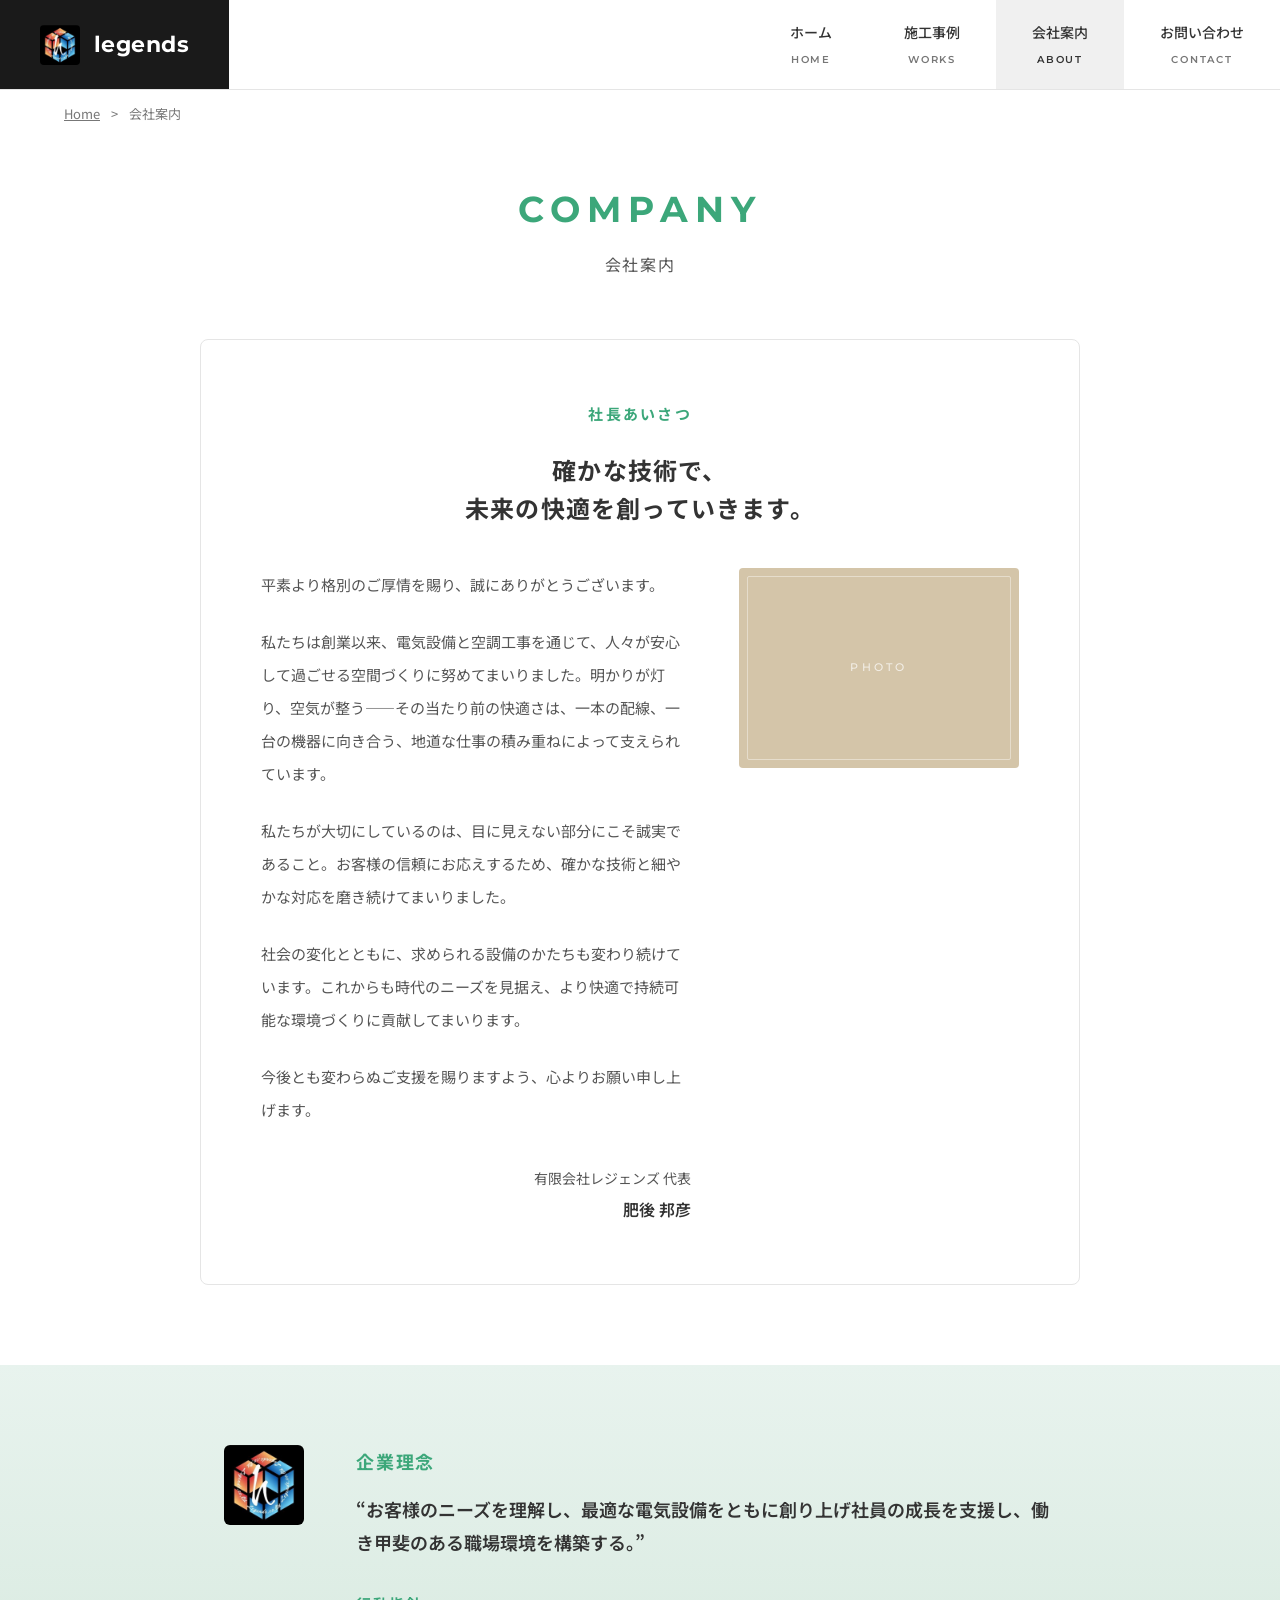
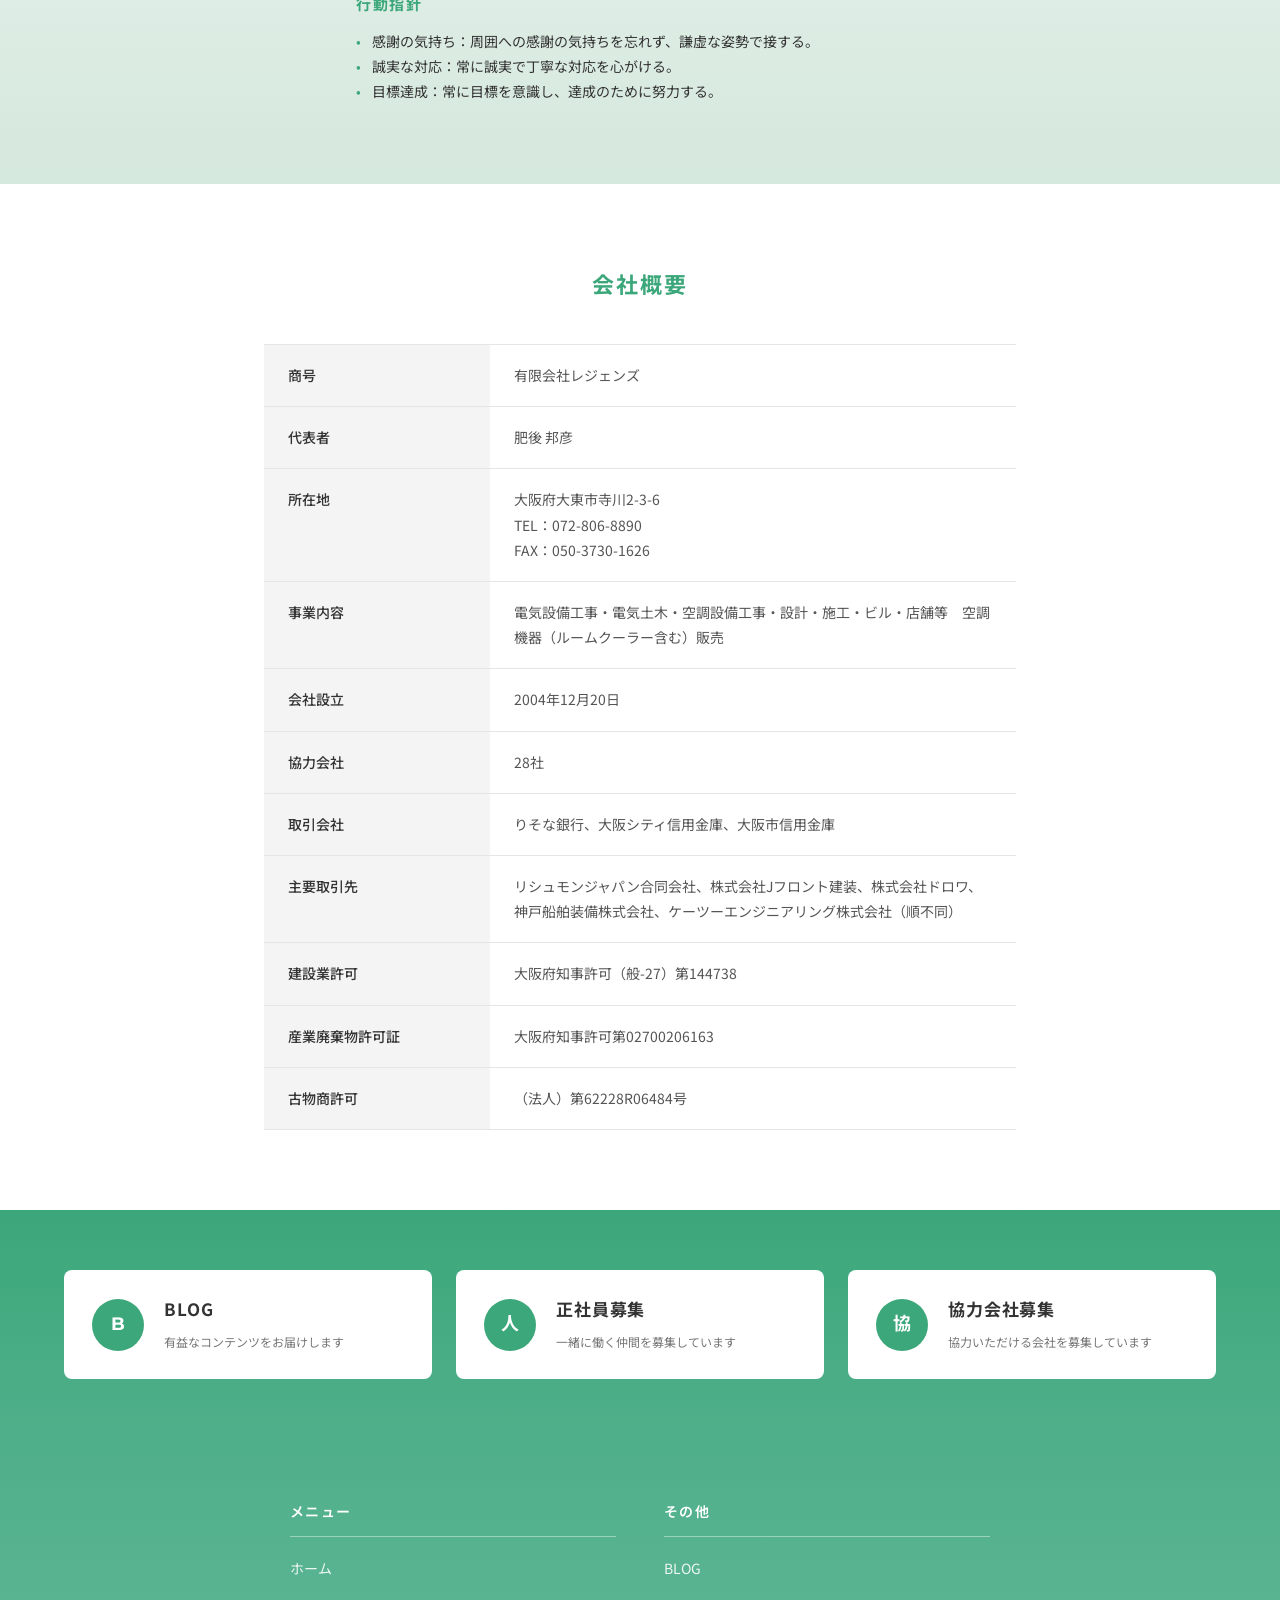
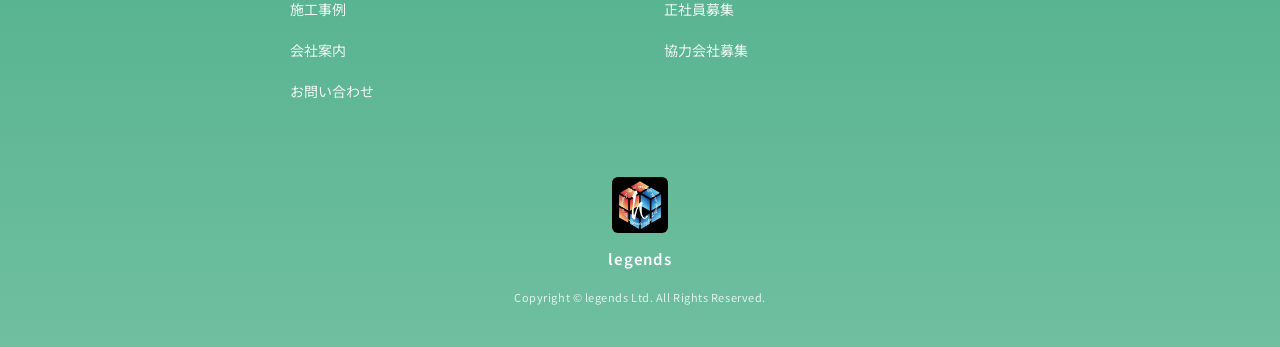
==== commit ea40b002: "Add files via upload" ====
--- a/company.html
+++ b/company.html
@@ -26,7 +26,7 @@
     <nav class="header-nav">
       <a href="./index.html"><span>ホーム</span><span class="nav-en">HOME</span></a>
       <a href="./works.html"><span>施工事例</span><span class="nav-en">WORKS</span></a>
-      <a href="./company.html" class="current"><span>会社案内</span><span class="nav-en">COMPANY</span></a>
+      <a href="./company.html" class="current"><span>会社案内</span><span class="nav-en">ABOUT</span></a>
       <a href="./contact.html"><span>お問い合わせ</span><span class="nav-en">CONTACT</span></a>
     </nav>
     <button class="menu-toggle" aria-label="メニュー" aria-expanded="false">
--- a/css/style.css
+++ b/css/style.css
@@ -197,112 +197,114 @@
   left: 0;
   right: 0;
   height: var(--header-h);
-  background: var(--white);
+  background: #ffffff;
   z-index: 100;
   display: flex;
-  align-items: center;
+  align-items: stretch;
   border-bottom: 1px solid var(--gray-100);
 }
 
 .header-inner {
   width: 100%;
-  max-width: var(--container-max);
-  margin-inline: auto;
-  padding-inline: 32px;
-  display: flex;
+  margin: 0;
+  padding: 0;
+  display: flex;
+  align-items: stretch;
+  justify-content: space-between;
+}
+
+/* ロゴエリア: 黒い箱の中にロゴと白いテキスト */
+.header-logo {
+  display: flex;
+  flex-direction: row;
   align-items: center;
-  justify-content: space-between;
-}
-
-.header-logo {
+  gap: 14px;
+  background: #1a1a1a;
+  padding: 0 40px;
+  text-decoration: none;
+  min-width: 220px;
+  justify-content: center;
+}
+.header-logo .logo-mark-img {
+  width: 40px;
+  height: 40px;
+  object-fit: contain;
+  display: block;
+  border-radius: 4px;
+}
+.header-logo .logo-text {
+  font-family: var(--font-en, "Montserrat", sans-serif);
+  font-size: 22px;
+  font-weight: 700;
+  letter-spacing: 0.02em;
+  color: #ffffff;
+}
+
+/* ナビゲーション: 黒文字、各項目が高さ100%の縦長セル */
+.header-nav {
+  display: flex;
+  gap: 0;
+  align-items: stretch;
+  padding-right: 0;
+}
+.header-nav a {
   display: flex;
   flex-direction: column;
   align-items: center;
-  gap: 4px;
-}
-.header-logo .logo-mark-img {
-  width: 44px;
-  height: 44px;
-  object-fit: contain;
-  display: block;
-  border-radius: 6px;
-}
-.header-logo .logo-text {
-  font-family: "Noto Sans JP", sans-serif;
-  font-size: 12px;
-  font-weight: 700;
-  letter-spacing: 0.05em;
-  color: var(--primary);
-}
-
-.header-nav {
-  display: flex;
-  gap: 48px;
-  align-items: center;
-}
-.header-nav a {
-  display: flex;
-  flex-direction: column;
-  align-items: center;
-  gap: 4px;
-  font-size: 15px;
+  justify-content: center;
+  gap: 6px;
+  padding: 0 36px;
+  font-size: 14px;
   font-weight: 500;
   color: var(--gray-900);
+  text-decoration: none;
   position: relative;
-  padding: 8px 0;
-}
-.header-nav a::after {
-  content: "";
-  position: absolute;
-  bottom: 0;
-  left: 50%;
-  transform: translateX(-50%);
-  width: 0;
-  height: 2px;
-  background: var(--primary);
-  transition: width var(--transition);
-}
-.header-nav a:hover,
+  transition: background var(--transition);
+}
+.header-nav a::after { display: none; }
+.header-nav a:hover {
+  background: rgba(0, 0, 0, 0.04);
+}
 .header-nav a.current {
-  color: var(--primary);
-}
-.header-nav a:hover::after,
-.header-nav a.current::after {
-  width: 100%;
+  background: rgba(0, 0, 0, 0.06);
 }
 .header-nav a .nav-en {
-  font-family: var(--font-en);
+  font-family: var(--font-en, "Montserrat", sans-serif);
   font-size: 10px;
   font-weight: 600;
-  letter-spacing: 0.15em;
+  letter-spacing: 0.18em;
   color: var(--gray-500);
 }
 .header-nav a:hover .nav-en,
 .header-nav a.current .nav-en {
-  color: var(--primary);
+  color: var(--gray-900);
 }
 
 /* モバイルメニュートグル */
 .menu-toggle {
   display: none;
-  width: 40px;
-  height: 40px;
+  width: 48px;
+  height: 48px;
   position: relative;
+  background: transparent;
+  border: none;
+  margin-right: 12px;
+  align-self: center;
 }
 .menu-toggle span {
   position: absolute;
-  left: 8px;
+  left: 12px;
   width: 24px;
   height: 2px;
   background: var(--gray-900);
   transition: var(--transition);
 }
-.menu-toggle span:nth-child(1) { top: 14px; }
-.menu-toggle span:nth-child(2) { top: 20px; }
-.menu-toggle span:nth-child(3) { top: 26px; }
-.menu-toggle.active span:nth-child(1) { top: 20px; transform: rotate(45deg); }
+.menu-toggle span:nth-child(1) { top: 16px; }
+.menu-toggle span:nth-child(2) { top: 23px; }
+.menu-toggle span:nth-child(3) { top: 30px; }
+.menu-toggle.active span:nth-child(1) { top: 23px; transform: rotate(45deg); }
 .menu-toggle.active span:nth-child(2) { opacity: 0; }
-.menu-toggle.active span:nth-child(3) { top: 20px; transform: rotate(-45deg); }
+.menu-toggle.active span:nth-child(3) { top: 23px; transform: rotate(-45deg); }
 
 /* === パンくず === */
 .breadcrumb {
@@ -474,9 +476,14 @@
 
   /* ヘッダー */
   .site-header { height: var(--header-h-sp); }
-  .header-inner { padding-inline: 20px; }
-  .header-logo .logo-mark-img { width: 36px; height: 36px; }
-  .header-logo .logo-text { font-size: 10px; }
+  .header-inner { padding: 0; }
+  .header-logo {
+    min-width: auto;
+    padding: 0 20px;
+    gap: 10px;
+  }
+  .header-logo .logo-mark-img { width: 32px; height: 32px; }
+  .header-logo .logo-text { font-size: 17px; }
 
   .menu-toggle { display: block; }
 
@@ -485,10 +492,10 @@
     top: var(--header-h-sp);
     left: 0;
     right: 0;
-    background: var(--white);
+    background: #ffffff;
     flex-direction: column;
     gap: 0;
-    padding: 24px 20px;
+    padding: 12px 0;
     transform: translateY(-120%);
     transition: transform var(--transition);
     box-shadow: var(--shadow-md);
@@ -500,7 +507,7 @@
     width: 100%;
     flex-direction: row;
     justify-content: space-between;
-    padding: 16px 0;
+    padding: 16px 20px;
     border-bottom: 1px solid var(--gray-100);
   }
   .header-nav a::after { display: none; }
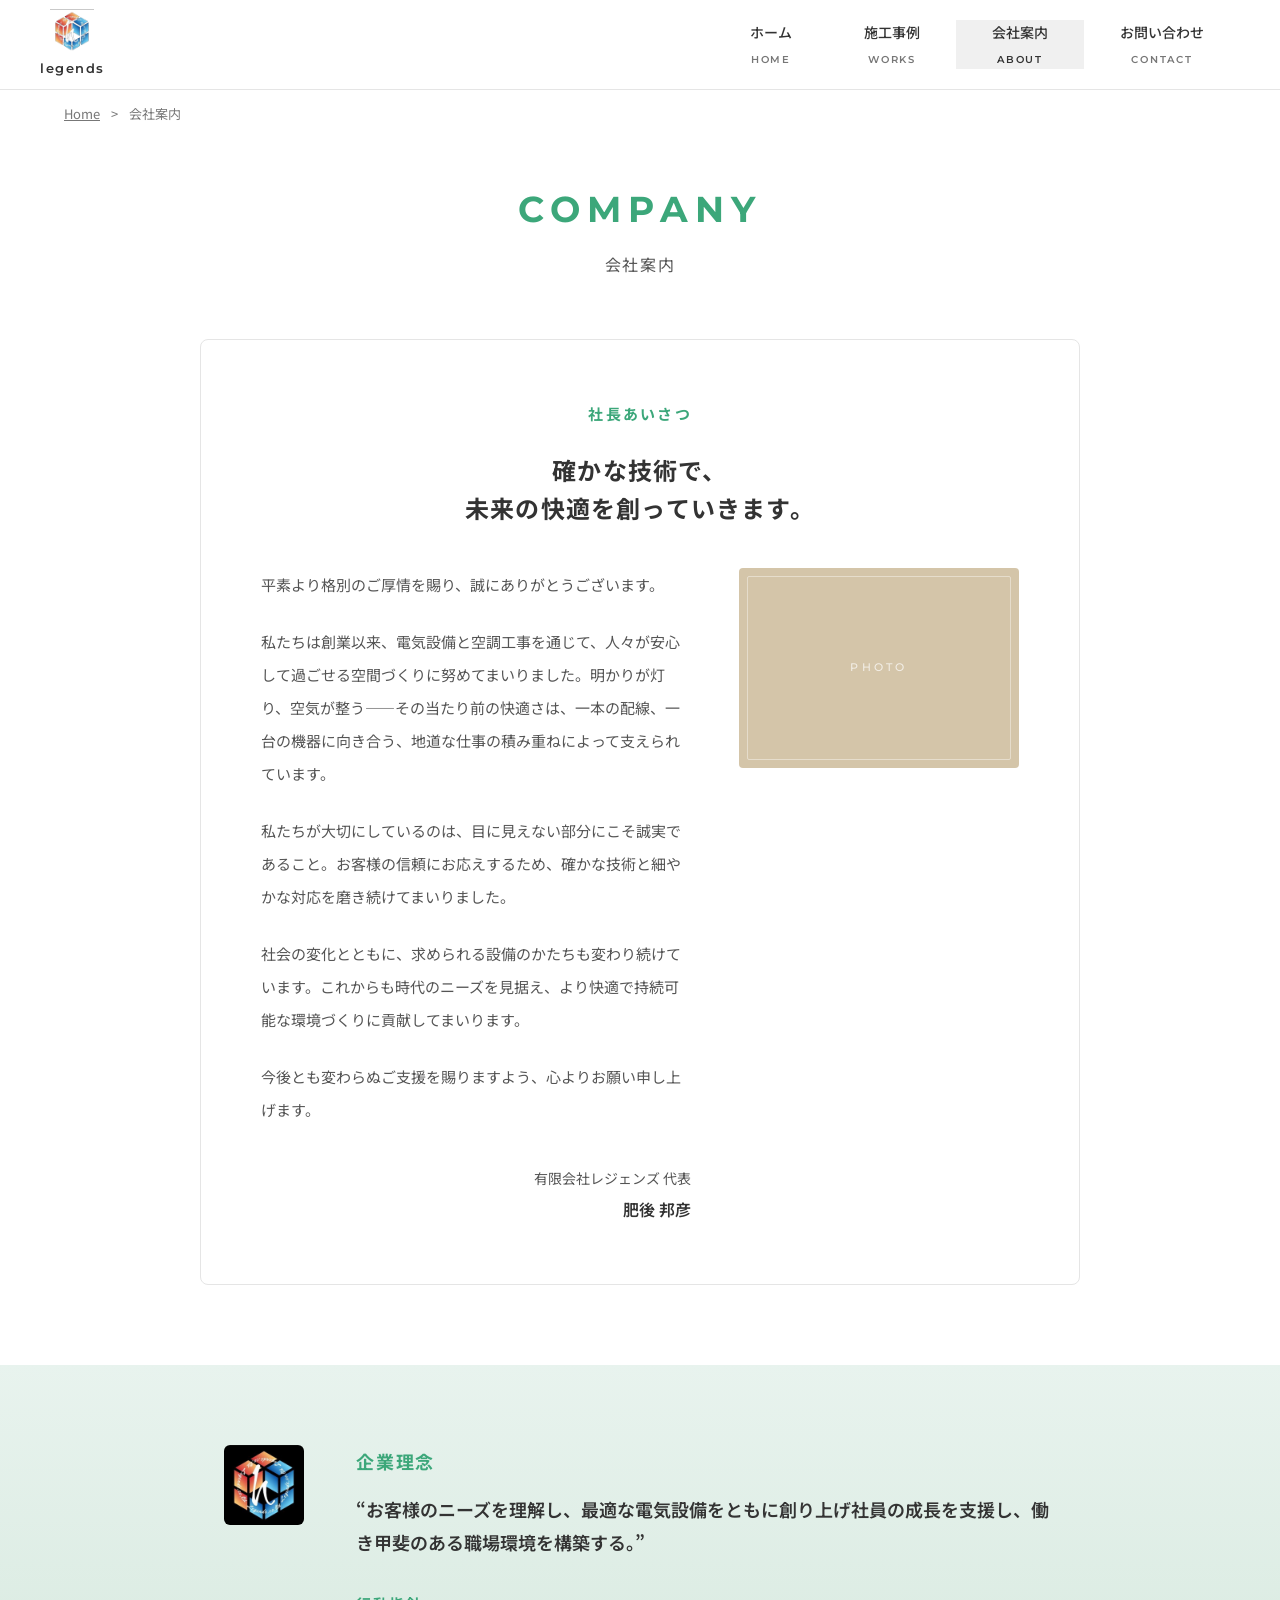
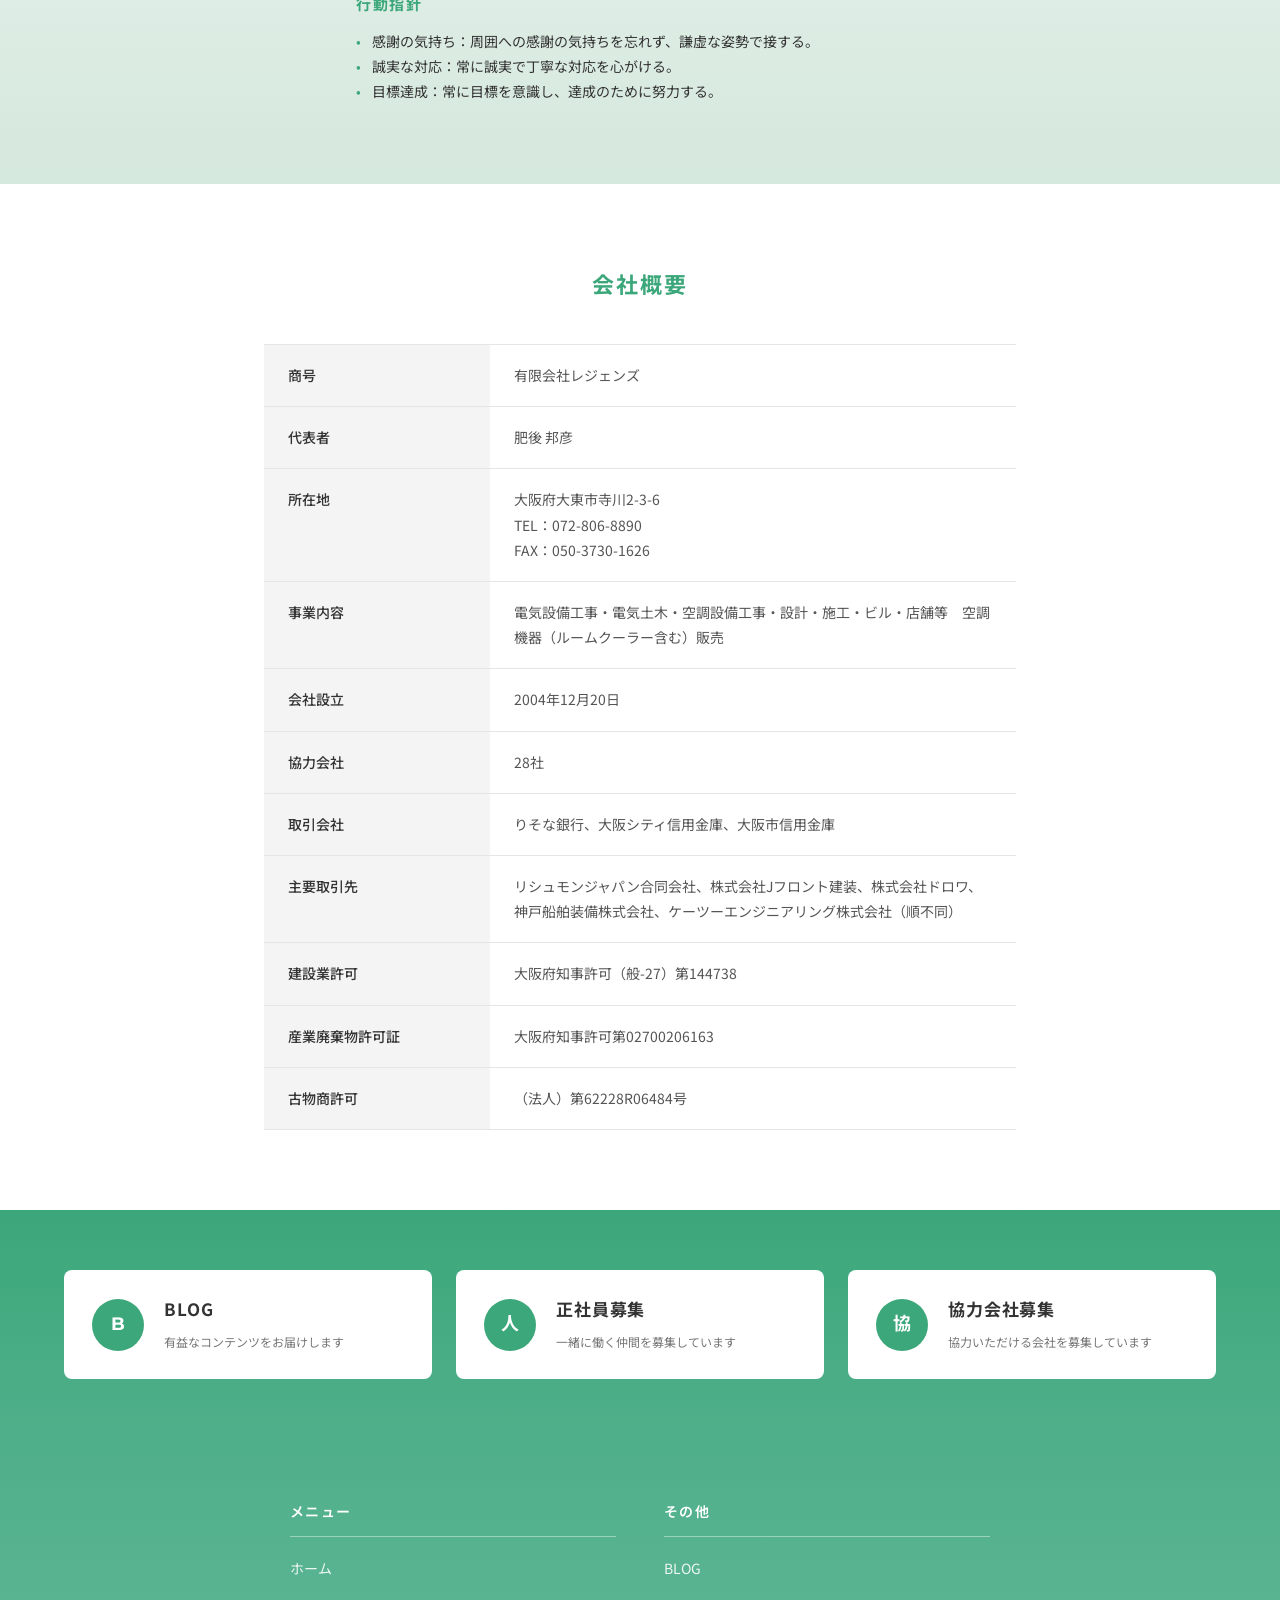
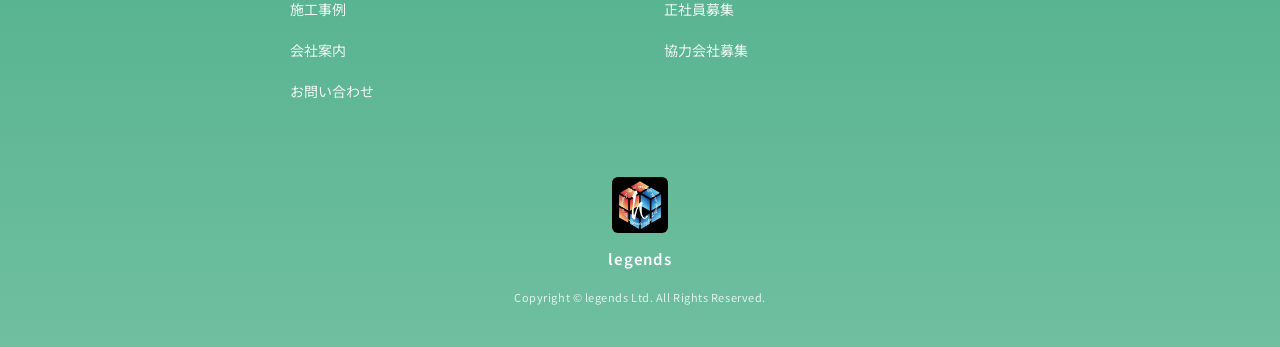
==== commit 5f1ac95a: "Add files via upload" ====
--- a/company.html
+++ b/company.html
@@ -20,8 +20,8 @@
 <header class="site-header">
   <div class="header-inner">
     <a href="./index.html" class="header-logo">
-      <img src="./images/logo-cube.png" alt="legends" class="logo-mark-img">
-      <div class="logo-text">legends</div>
+      <img src="./images/logo-cube-transparent.png" alt="legends" class="logo-mark-img">
+      <span class="logo-text">legends</span>
     </a>
     <nav class="header-nav">
       <a href="./index.html"><span>ホーム</span><span class="nav-en">HOME</span></a>
--- a/css/style.css
+++ b/css/style.css
@@ -207,37 +207,37 @@
 .header-inner {
   width: 100%;
   margin: 0;
+  padding: 0 40px;
+  display: flex;
+  align-items: center;
+  justify-content: space-between;
+}
+
+/* ロゴエリア: 3Dキューブ + "legends"テキスト（白背景） */
+.header-logo {
+  display: flex;
+  flex-direction: column;
+  align-items: center;
+  gap: 4px;
+  background: transparent;
   padding: 0;
-  display: flex;
-  align-items: stretch;
-  justify-content: space-between;
-}
-
-/* ロゴエリア: 黒い箱の中にロゴと白いテキスト */
-.header-logo {
-  display: flex;
-  flex-direction: row;
-  align-items: center;
-  gap: 14px;
-  background: #1a1a1a;
-  padding: 0 40px;
   text-decoration: none;
-  min-width: 220px;
+  min-width: auto;
   justify-content: center;
 }
 .header-logo .logo-mark-img {
-  width: 40px;
-  height: 40px;
+  width: 44px;
+  height: 44px;
   object-fit: contain;
   display: block;
-  border-radius: 4px;
+  flex-shrink: 0;
 }
 .header-logo .logo-text {
   font-family: var(--font-en, "Montserrat", sans-serif);
-  font-size: 22px;
-  font-weight: 700;
-  letter-spacing: 0.02em;
-  color: #ffffff;
+  font-size: 13px;
+  font-weight: 600;
+  letter-spacing: 0.12em;
+  color: var(--gray-900);
 }
 
 /* ナビゲーション: 黒文字、各項目が高さ100%の縦長セル */
@@ -476,14 +476,14 @@
 
   /* ヘッダー */
   .site-header { height: var(--header-h-sp); }
-  .header-inner { padding: 0; }
+  .header-inner { padding: 0 16px; }
   .header-logo {
     min-width: auto;
-    padding: 0 20px;
-    gap: 10px;
+    padding: 0;
+    gap: 2px;
   }
-  .header-logo .logo-mark-img { width: 32px; height: 32px; }
-  .header-logo .logo-text { font-size: 17px; }
+  .header-logo .logo-mark-img { width: 34px; height: 34px; }
+  .header-logo .logo-text { font-size: 11px; }
 
   .menu-toggle { display: block; }
 
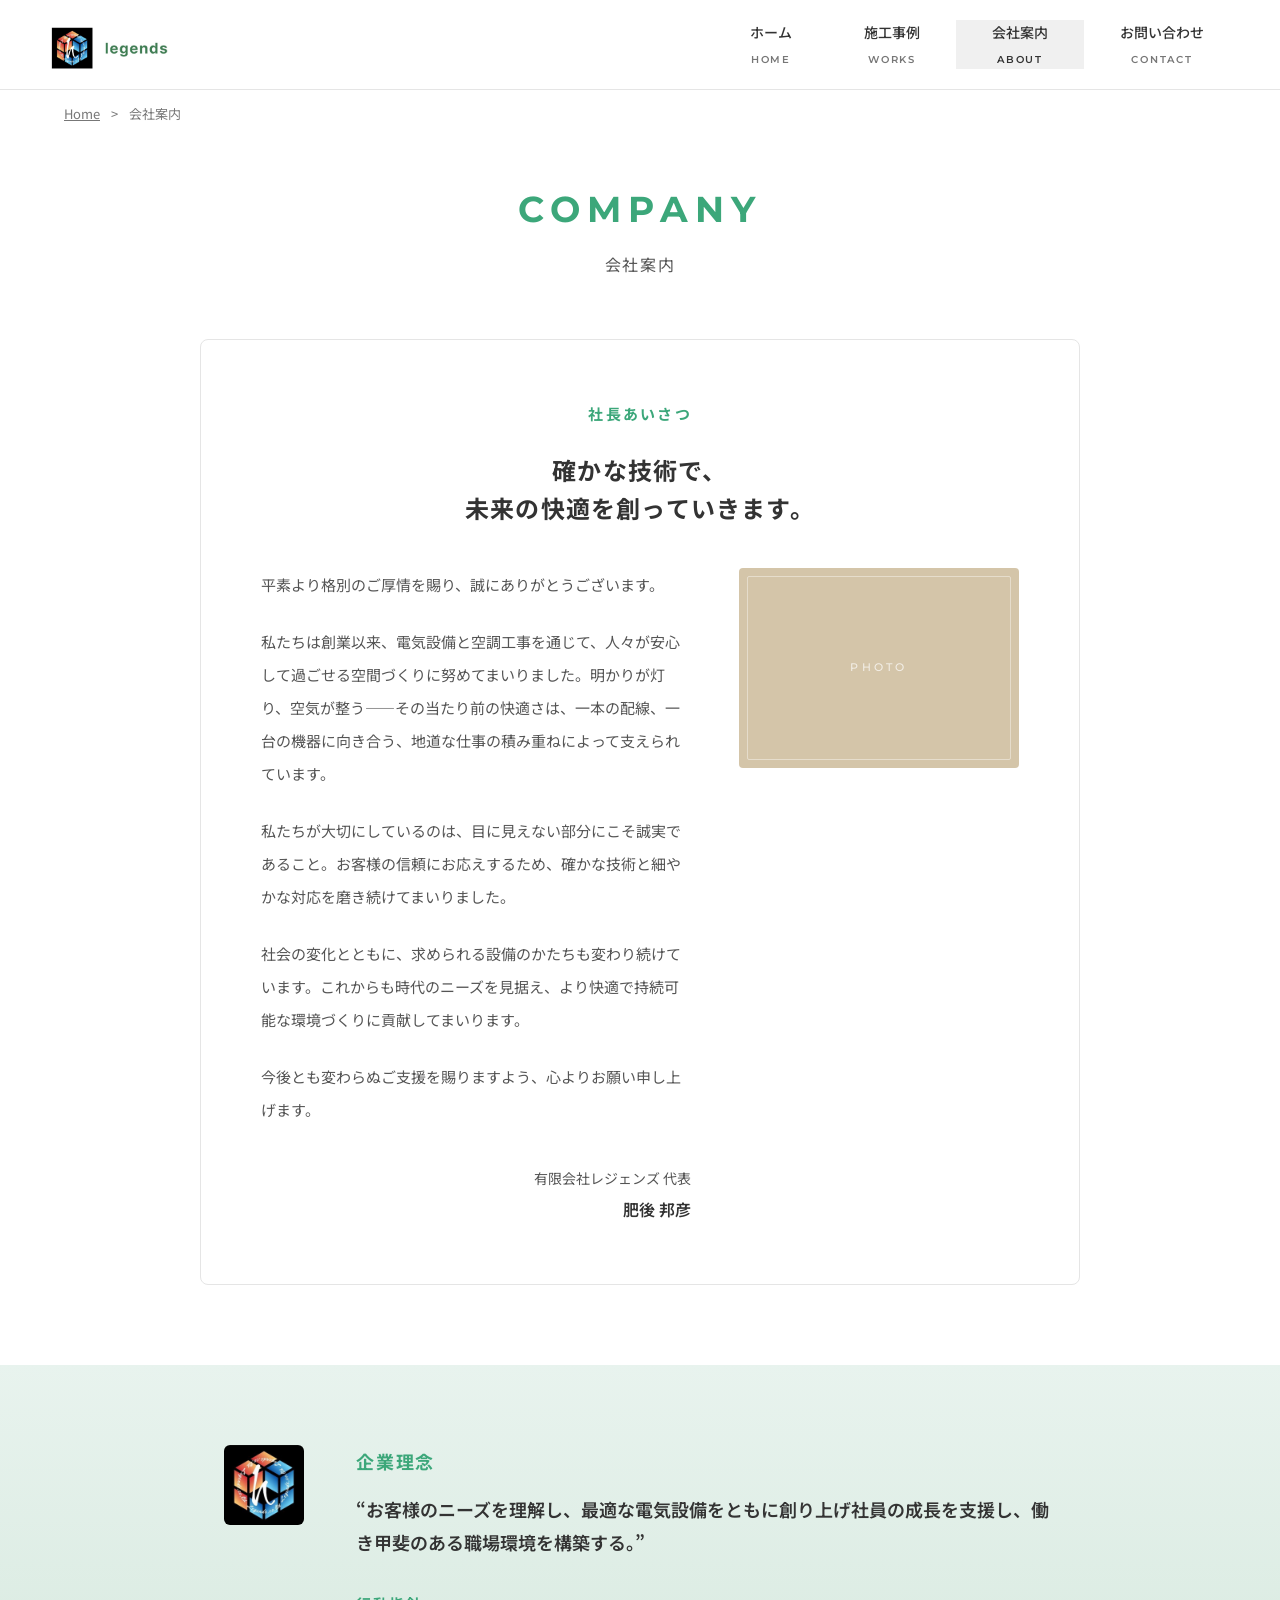
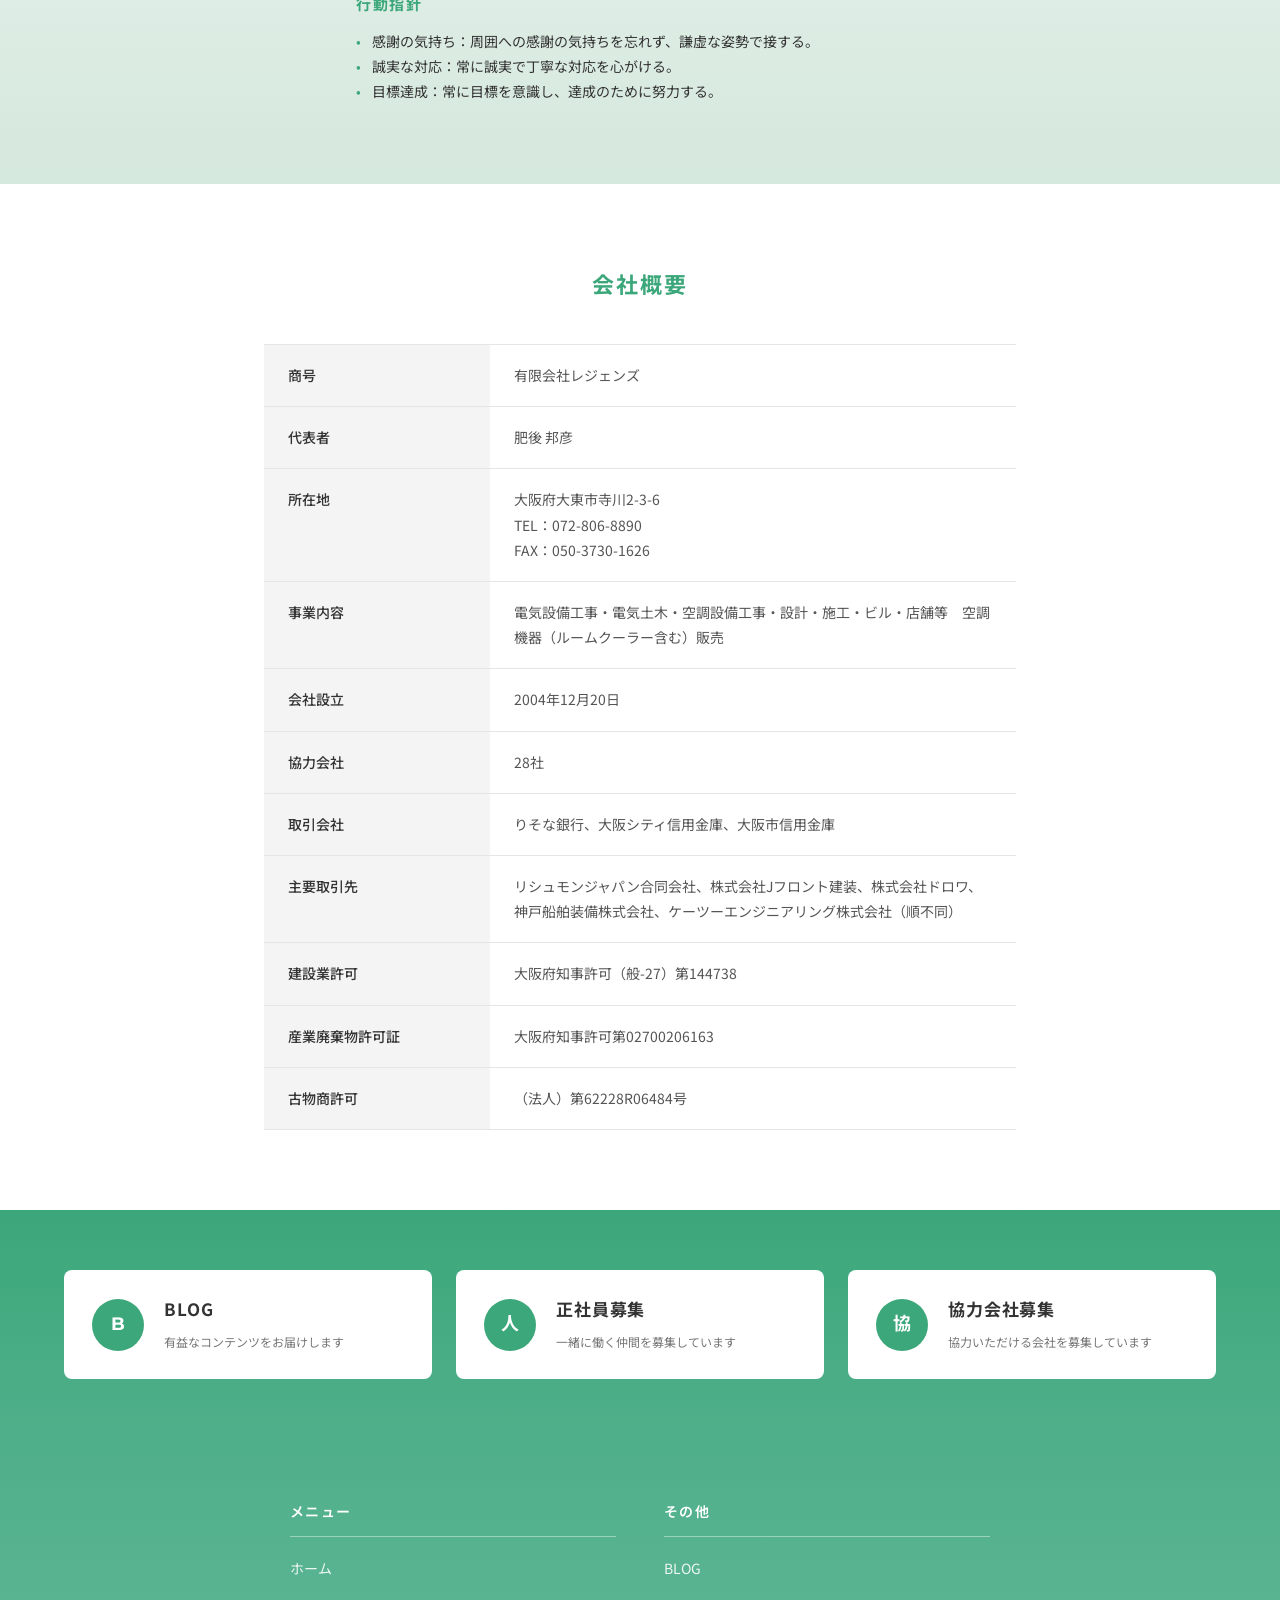
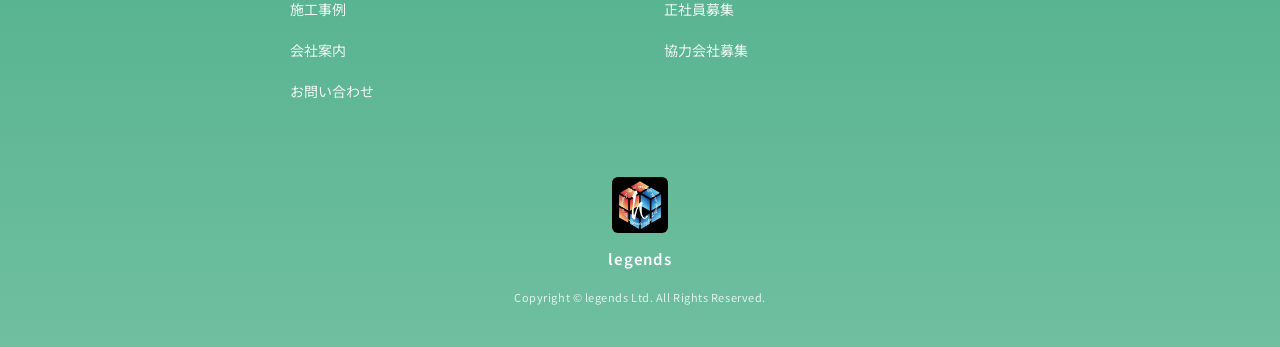
==== commit 0149f00c: "Add files via upload" ====
--- a/company.html
+++ b/company.html
@@ -20,8 +20,7 @@
 <header class="site-header">
   <div class="header-inner">
     <a href="./index.html" class="header-logo">
-      <img src="./images/logo-cube-transparent.png" alt="legends" class="logo-mark-img">
-      <span class="logo-text">legends</span>
+      <img src="./images/logo-full.png" alt="legends" class="logo-full-img">
     </a>
     <nav class="header-nav">
       <a href="./index.html"><span>ホーム</span><span class="nav-en">HOME</span></a>
--- a/css/style.css
+++ b/css/style.css
@@ -213,31 +213,19 @@
   justify-content: space-between;
 }
 
-/* ロゴエリア: 3Dキューブ + "legends"テキスト（白背景） */
+/* ロゴエリア: キューブ＋legendsの一体型ロゴ（白背景） */
 .header-logo {
   display: flex;
-  flex-direction: column;
-  align-items: center;
-  gap: 4px;
+  align-items: center;
   background: transparent;
   padding: 0;
   text-decoration: none;
   min-width: auto;
-  justify-content: center;
-}
-.header-logo .logo-mark-img {
-  width: 44px;
-  height: 44px;
-  object-fit: contain;
+}
+.header-logo .logo-full-img {
+  height: 56px;
+  width: auto;
   display: block;
-  flex-shrink: 0;
-}
-.header-logo .logo-text {
-  font-family: var(--font-en, "Montserrat", sans-serif);
-  font-size: 13px;
-  font-weight: 600;
-  letter-spacing: 0.12em;
-  color: var(--gray-900);
 }
 
 /* ナビゲーション: 黒文字、各項目が高さ100%の縦長セル */
@@ -480,10 +468,8 @@
   .header-logo {
     min-width: auto;
     padding: 0;
-    gap: 2px;
   }
-  .header-logo .logo-mark-img { width: 34px; height: 34px; }
-  .header-logo .logo-text { font-size: 11px; }
+  .header-logo .logo-full-img { height: 40px; }
 
   .menu-toggle { display: block; }
 
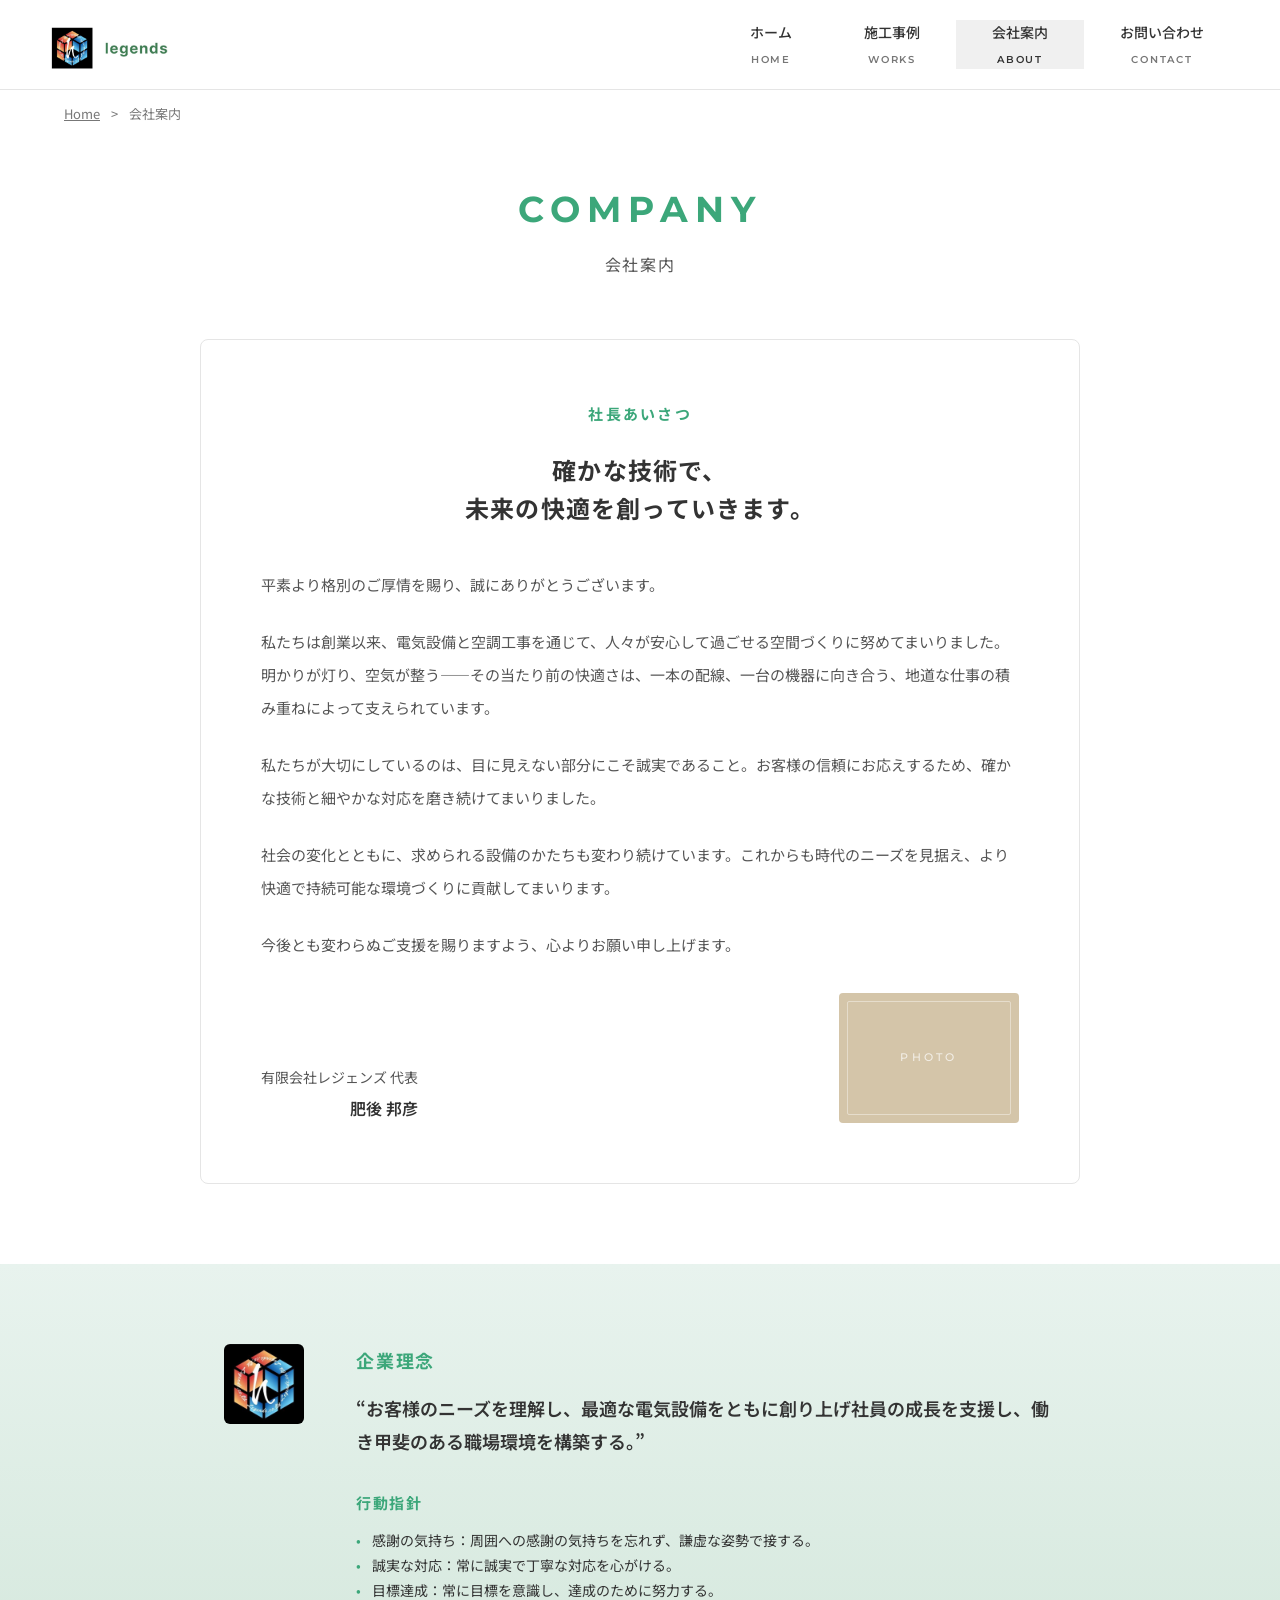
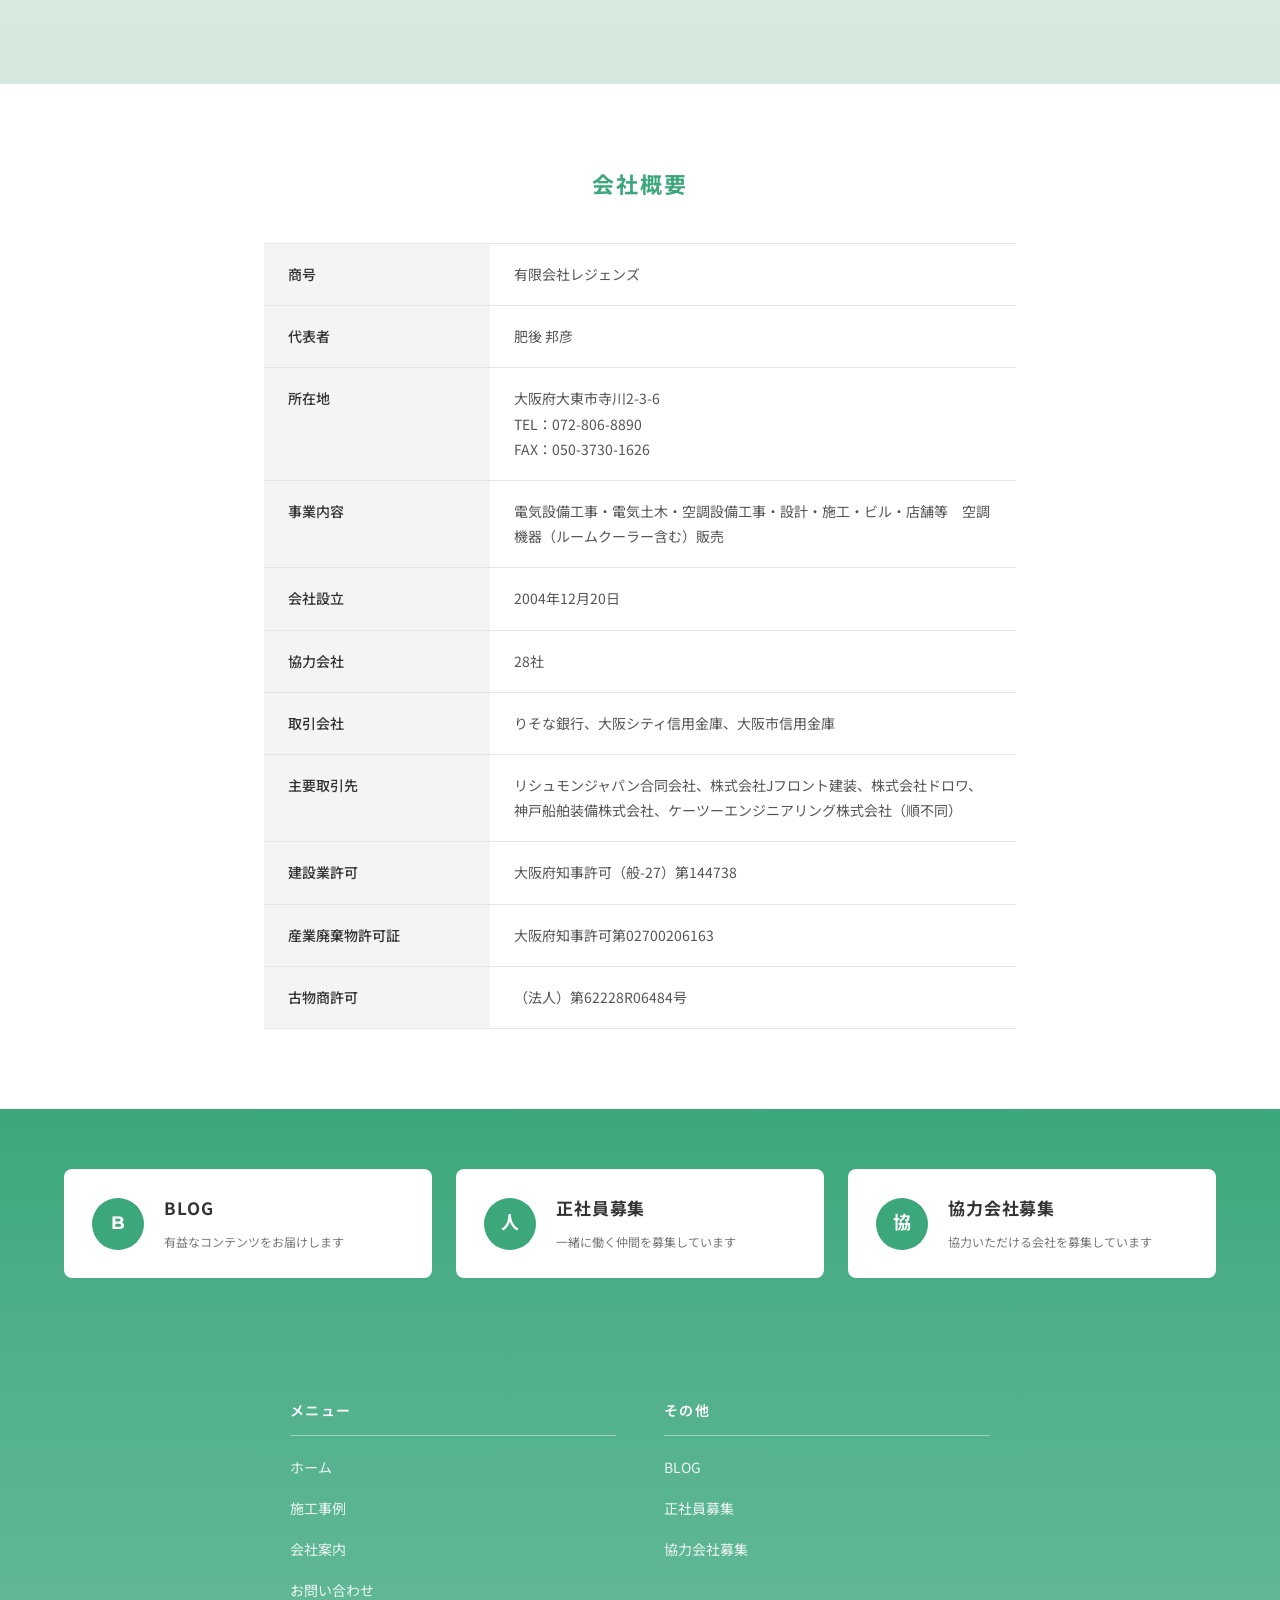
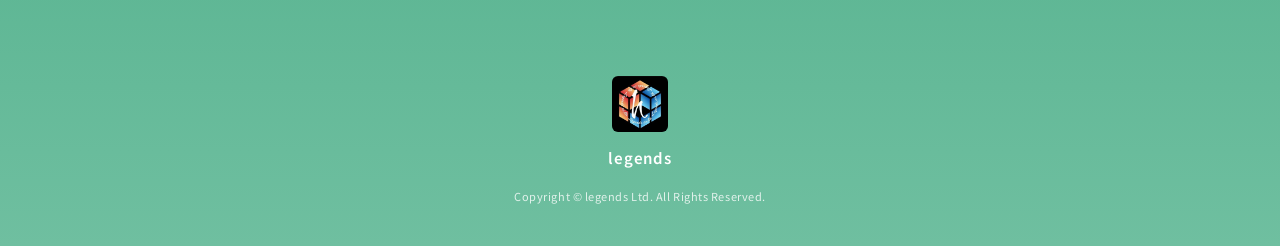
==== commit 7a5c305f: "Add files via upload" ====
--- a/company.html
+++ b/company.html
@@ -55,20 +55,20 @@
     <div class="label">社長あいさつ</div>
     <h2>確かな技術で、<br>未来の快適を創っていきます。</h2>
   </div>
-  <div class="company-message-grid">
-    <div class="company-message-body">
-      <p>平素より格別のご厚情を賜り、誠にありがとうございます。</p>
-      <p>私たちは創業以来、電気設備と空調工事を通じて、人々が安心して過ごせる空間づくりに努めてまいりました。明かりが灯り、空気が整う——その当たり前の快適さは、一本の配線、一台の機器に向き合う、地道な仕事の積み重ねによって支えられています。</p>
-      <p>私たちが大切にしているのは、目に見えない部分にこそ誠実であること。お客様の信頼にお応えするため、確かな技術と細やかな対応を磨き続けてまいりました。</p>
-      <p>社会の変化とともに、求められる設備のかたちも変わり続けています。これからも時代のニーズを見据え、より快適で持続可能な環境づくりに貢献してまいります。</p>
-      <p>今後とも変わらぬご支援を賜りますよう、心よりお願い申し上げます。</p>
+  <div class="company-message-body">
+    <p>平素より格別のご厚情を賜り、誠にありがとうございます。</p>
+    <p>私たちは創業以来、電気設備と空調工事を通じて、人々が安心して過ごせる空間づくりに努めてまいりました。明かりが灯り、空気が整う——その当たり前の快適さは、一本の配線、一台の機器に向き合う、地道な仕事の積み重ねによって支えられています。</p>
+    <p>私たちが大切にしているのは、目に見えない部分にこそ誠実であること。お客様の信頼にお応えするため、確かな技術と細やかな対応を磨き続けてまいりました。</p>
+    <p>社会の変化とともに、求められる設備のかたちも変わり続けています。これからも時代のニーズを見据え、より快適で持続可能な環境づくりに貢献してまいります。</p>
+    <p>今後とも変わらぬご支援を賜りますよう、心よりお願い申し上げます。</p>
+    <div class="company-message-footer">
       <div class="company-message-sign">
         <span>有限会社レジェンズ 代表</span>
         <strong>肥後 邦彦</strong>
       </div>
-    </div>
-    <div class="company-message-photo" aria-label="代表者写真（後日差し替え）">
-      <span class="photo-placeholder-label">PHOTO</span>
+      <div class="company-message-photo" aria-label="代表者写真（後日差し替え）">
+        <span class="photo-placeholder-label">PHOTO</span>
+      </div>
     </div>
   </div>
 </div>
--- a/css/pages.css
+++ b/css/pages.css
@@ -640,16 +640,21 @@
 }
 
 
-/* 社長あいさつ - 写真枠付きグリッド */
-.company-message-grid {
-  display: grid;
-  grid-template-columns: 1fr 280px;
-  gap: 48px;
-  align-items: start;
+/* 社長あいさつ - 写真枠を署名の隣に配置 */
+.company-message-footer {
+  display: flex;
+  justify-content: space-between;
+  align-items: flex-end;
+  gap: 32px;
+  margin-top: 32px;
+  flex-wrap: wrap;
+}
+.company-message-footer .company-message-sign {
+  margin-top: 0;
 }
 .company-message-photo {
-  width: 280px;
-  height: 200px;
+  width: 180px;
+  height: 130px;
   background: #D4C5A9;
   border-radius: 4px;
   display: flex;
@@ -676,16 +681,12 @@
 }
 
 @media (max-width: 768px) {
-  .company-message-grid {
-    grid-template-columns: 1fr;
-    gap: 24px;
+  .company-message-footer {
+    gap: 20px;
   }
   .company-message-photo {
-    width: 100%;
-    max-width: 320px;
-    height: 200px;
-    margin: 0 auto;
-    order: -1;
-  }
-}
-
+    width: 140px;
+    height: 100px;
+  }
+}
+
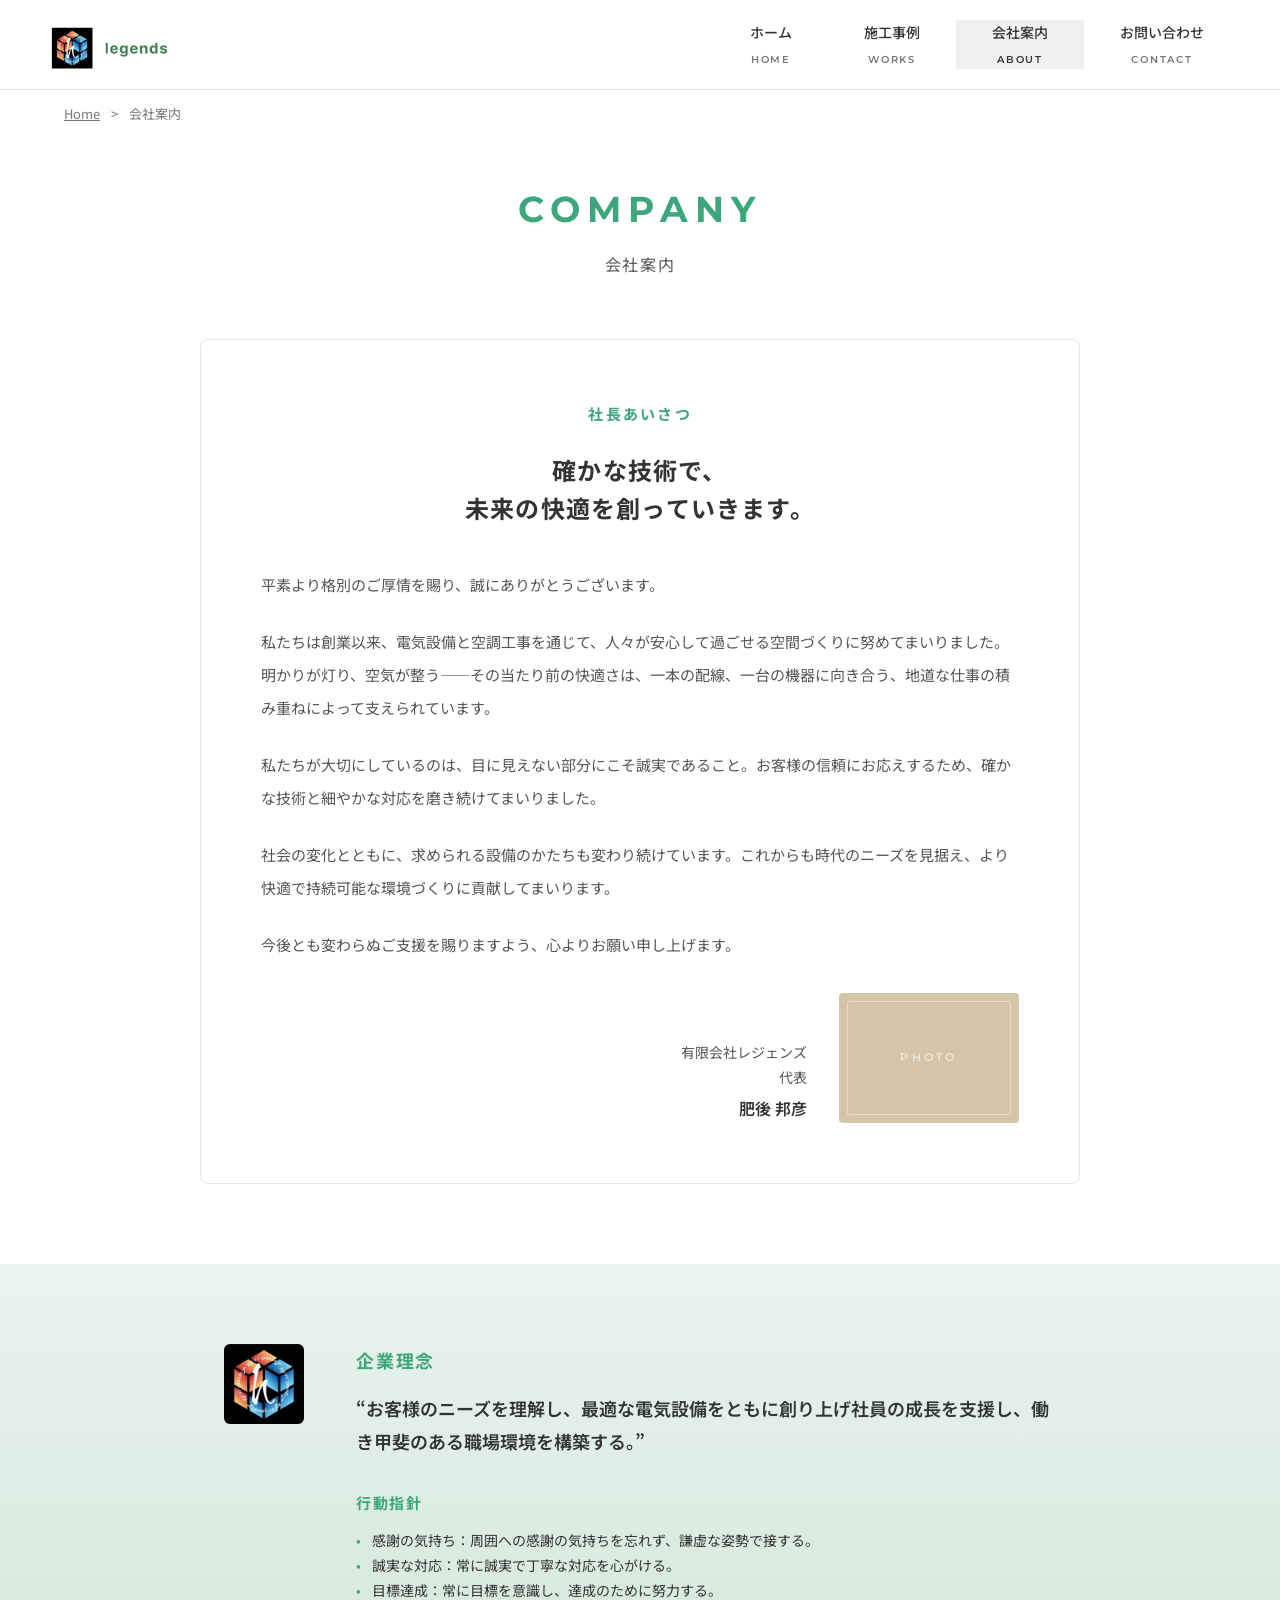
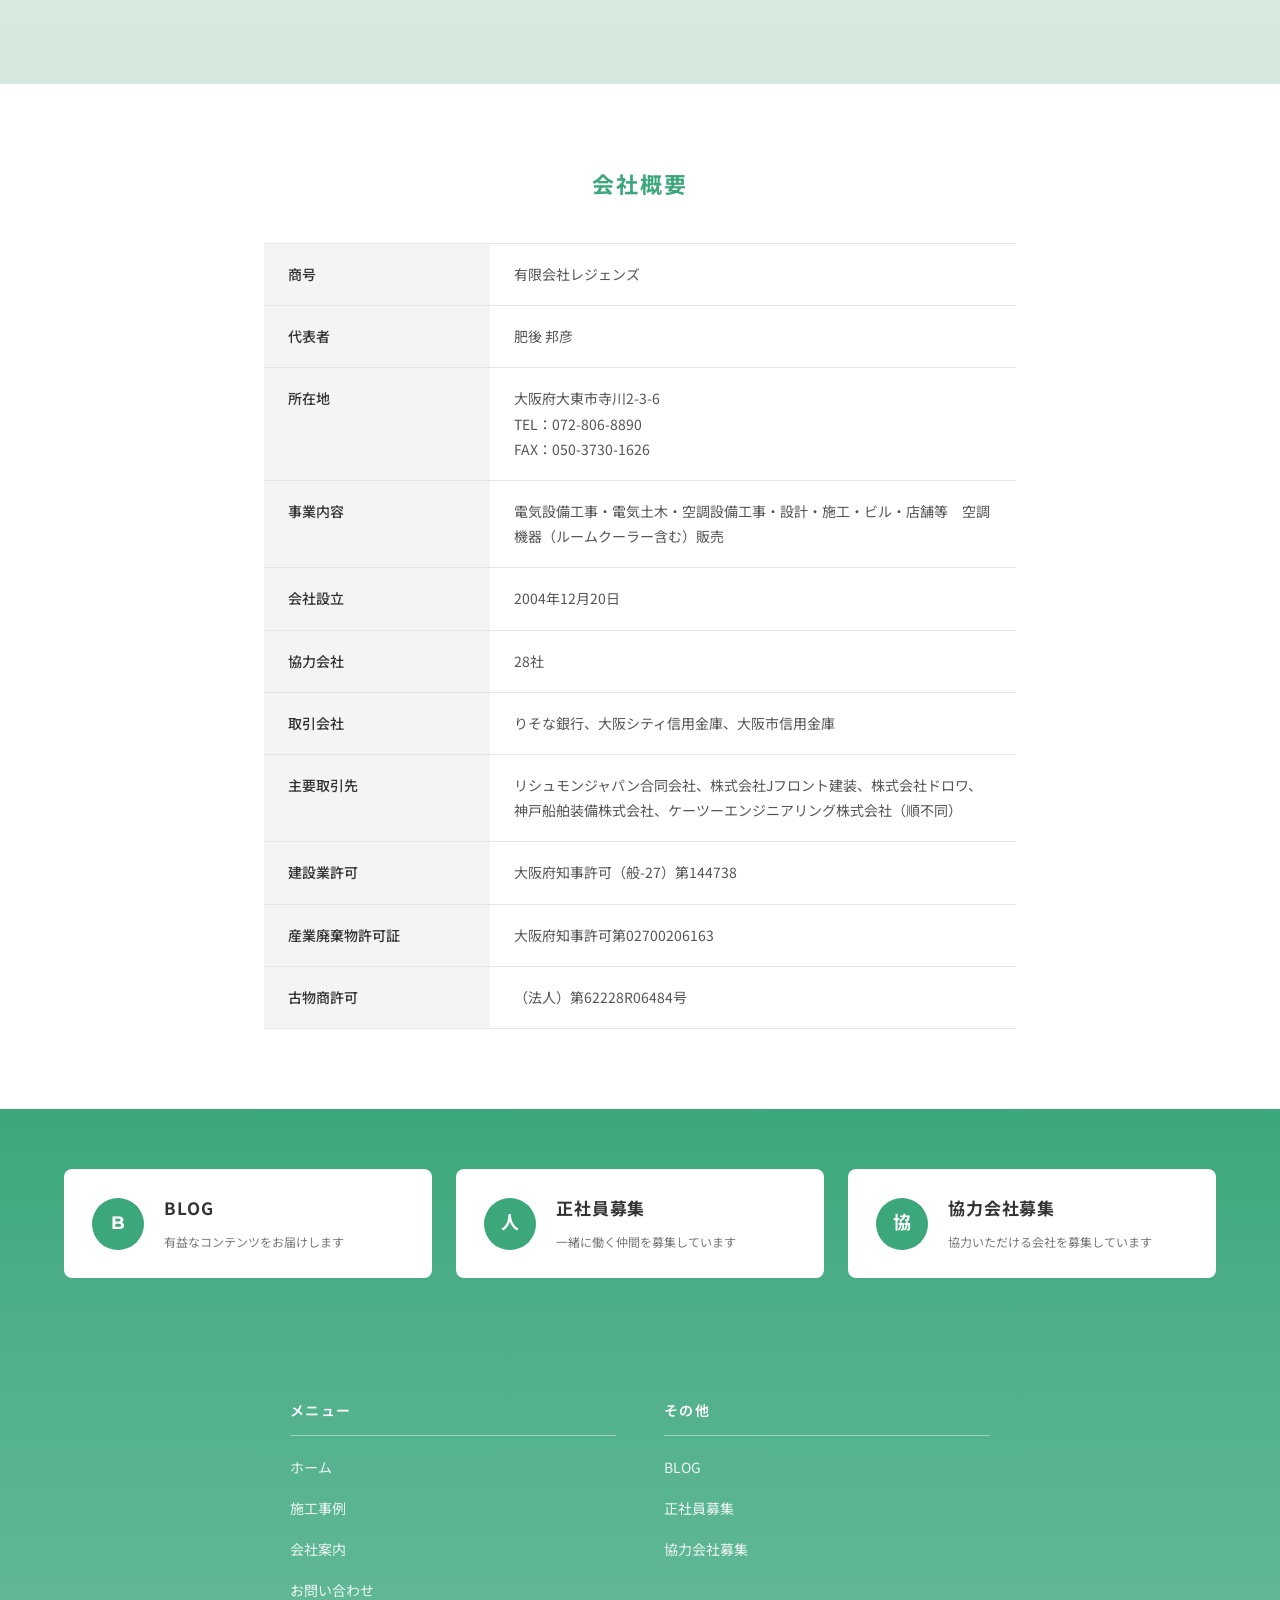
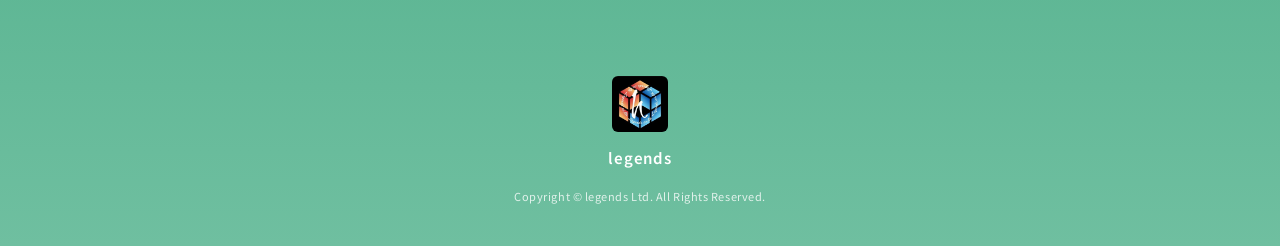
==== commit 61038db4: "Add files via upload" ====
--- a/company.html
+++ b/company.html
@@ -61,15 +61,15 @@
     <p>私たちが大切にしているのは、目に見えない部分にこそ誠実であること。お客様の信頼にお応えするため、確かな技術と細やかな対応を磨き続けてまいりました。</p>
     <p>社会の変化とともに、求められる設備のかたちも変わり続けています。これからも時代のニーズを見据え、より快適で持続可能な環境づくりに貢献してまいります。</p>
     <p>今後とも変わらぬご支援を賜りますよう、心よりお願い申し上げます。</p>
-    <div class="company-message-footer">
-      <div class="company-message-sign">
-        <span>有限会社レジェンズ 代表</span>
-        <strong>肥後 邦彦</strong>
+      <div class="company-message-footer">
+        <div class="company-message-sign">
+          <span>有限会社レジェンズ<br>代表</span>
+          <strong>肥後 邦彦</strong>
+        </div>
+        <div class="company-message-photo" aria-label="代表者写真（後日差し替え）">
+          <span class="photo-placeholder-label">PHOTO</span>
+        </div>
       </div>
-      <div class="company-message-photo" aria-label="代表者写真（後日差し替え）">
-        <span class="photo-placeholder-label">PHOTO</span>
-      </div>
-    </div>
   </div>
 </div>
 
--- a/css/pages.css
+++ b/css/pages.css
@@ -643,7 +643,7 @@
 /* 社長あいさつ - 写真枠を署名の隣に配置 */
 .company-message-footer {
   display: flex;
-  justify-content: space-between;
+  justify-content: flex-end;
   align-items: flex-end;
   gap: 32px;
   margin-top: 32px;
@@ -651,6 +651,9 @@
 }
 .company-message-footer .company-message-sign {
   margin-top: 0;
+  flex: 1;
+  text-align: right;
+  min-width: 200px;
 }
 .company-message-photo {
   width: 180px;
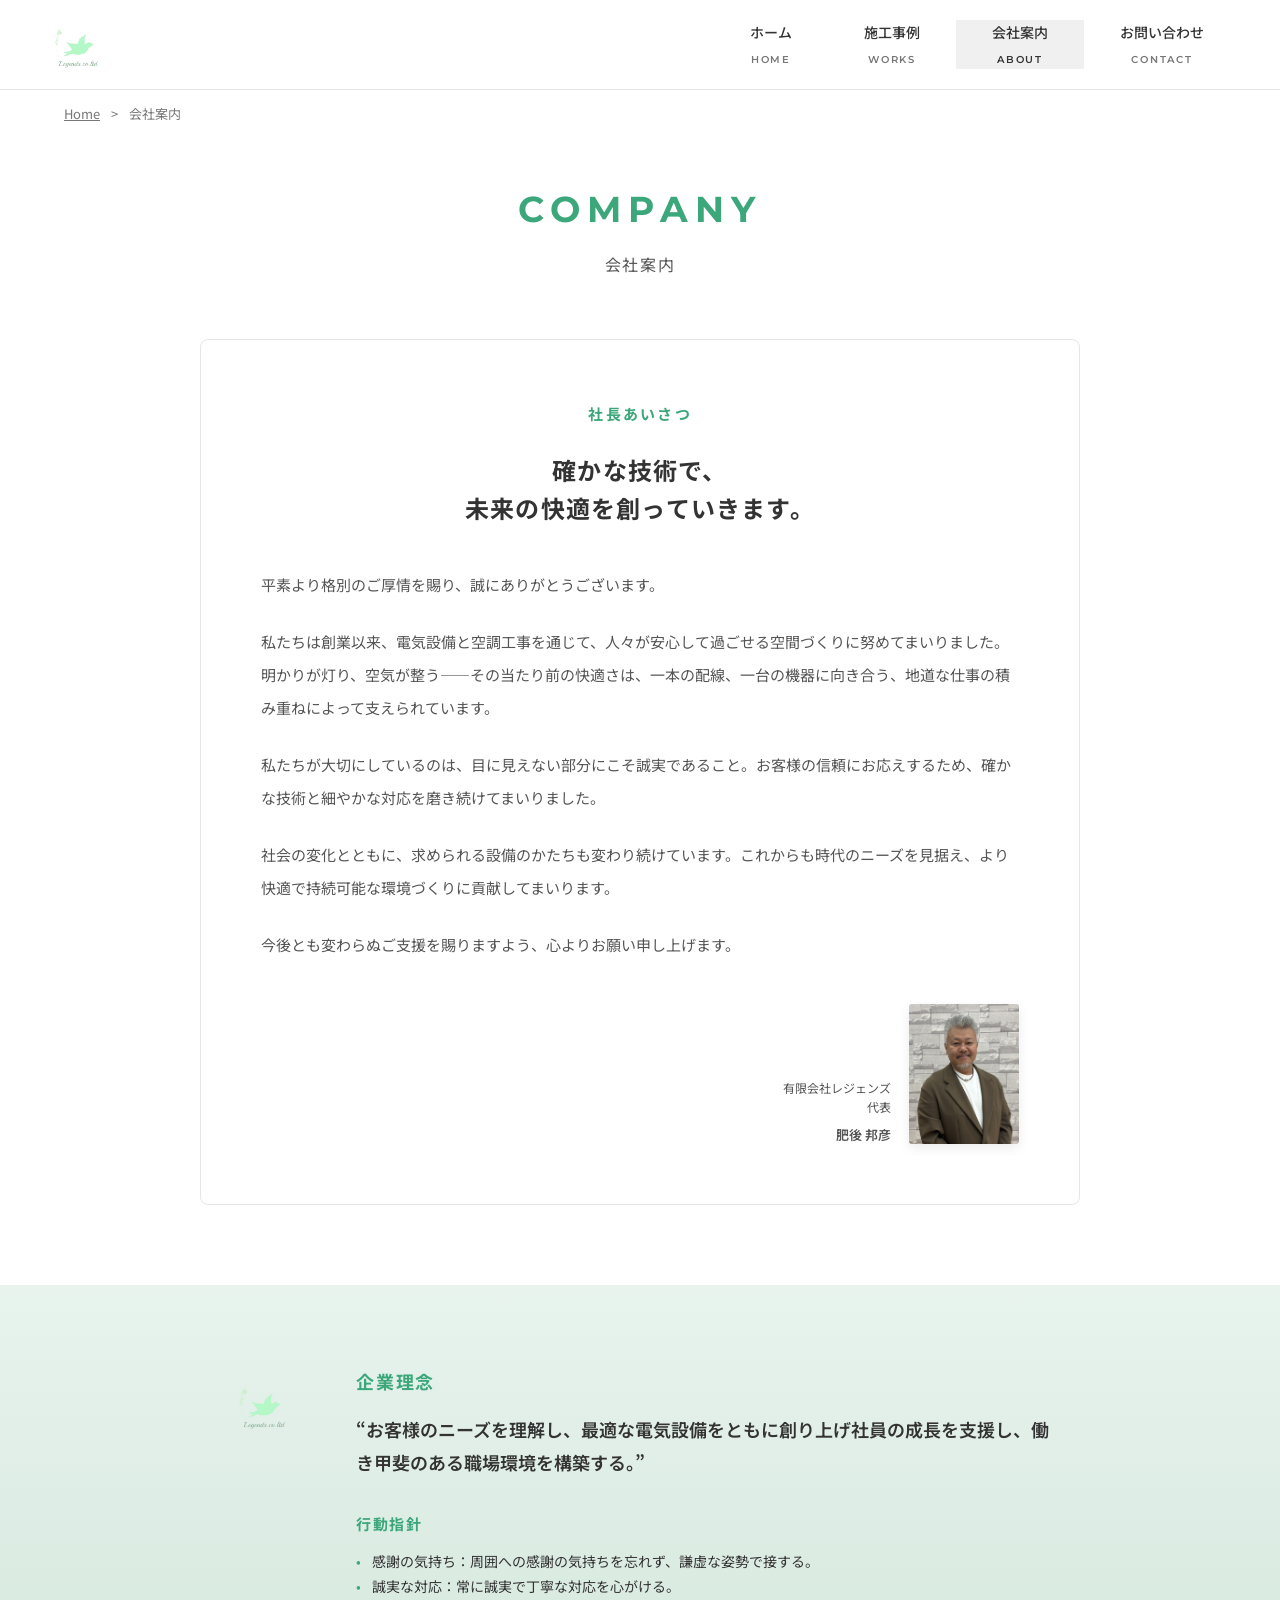
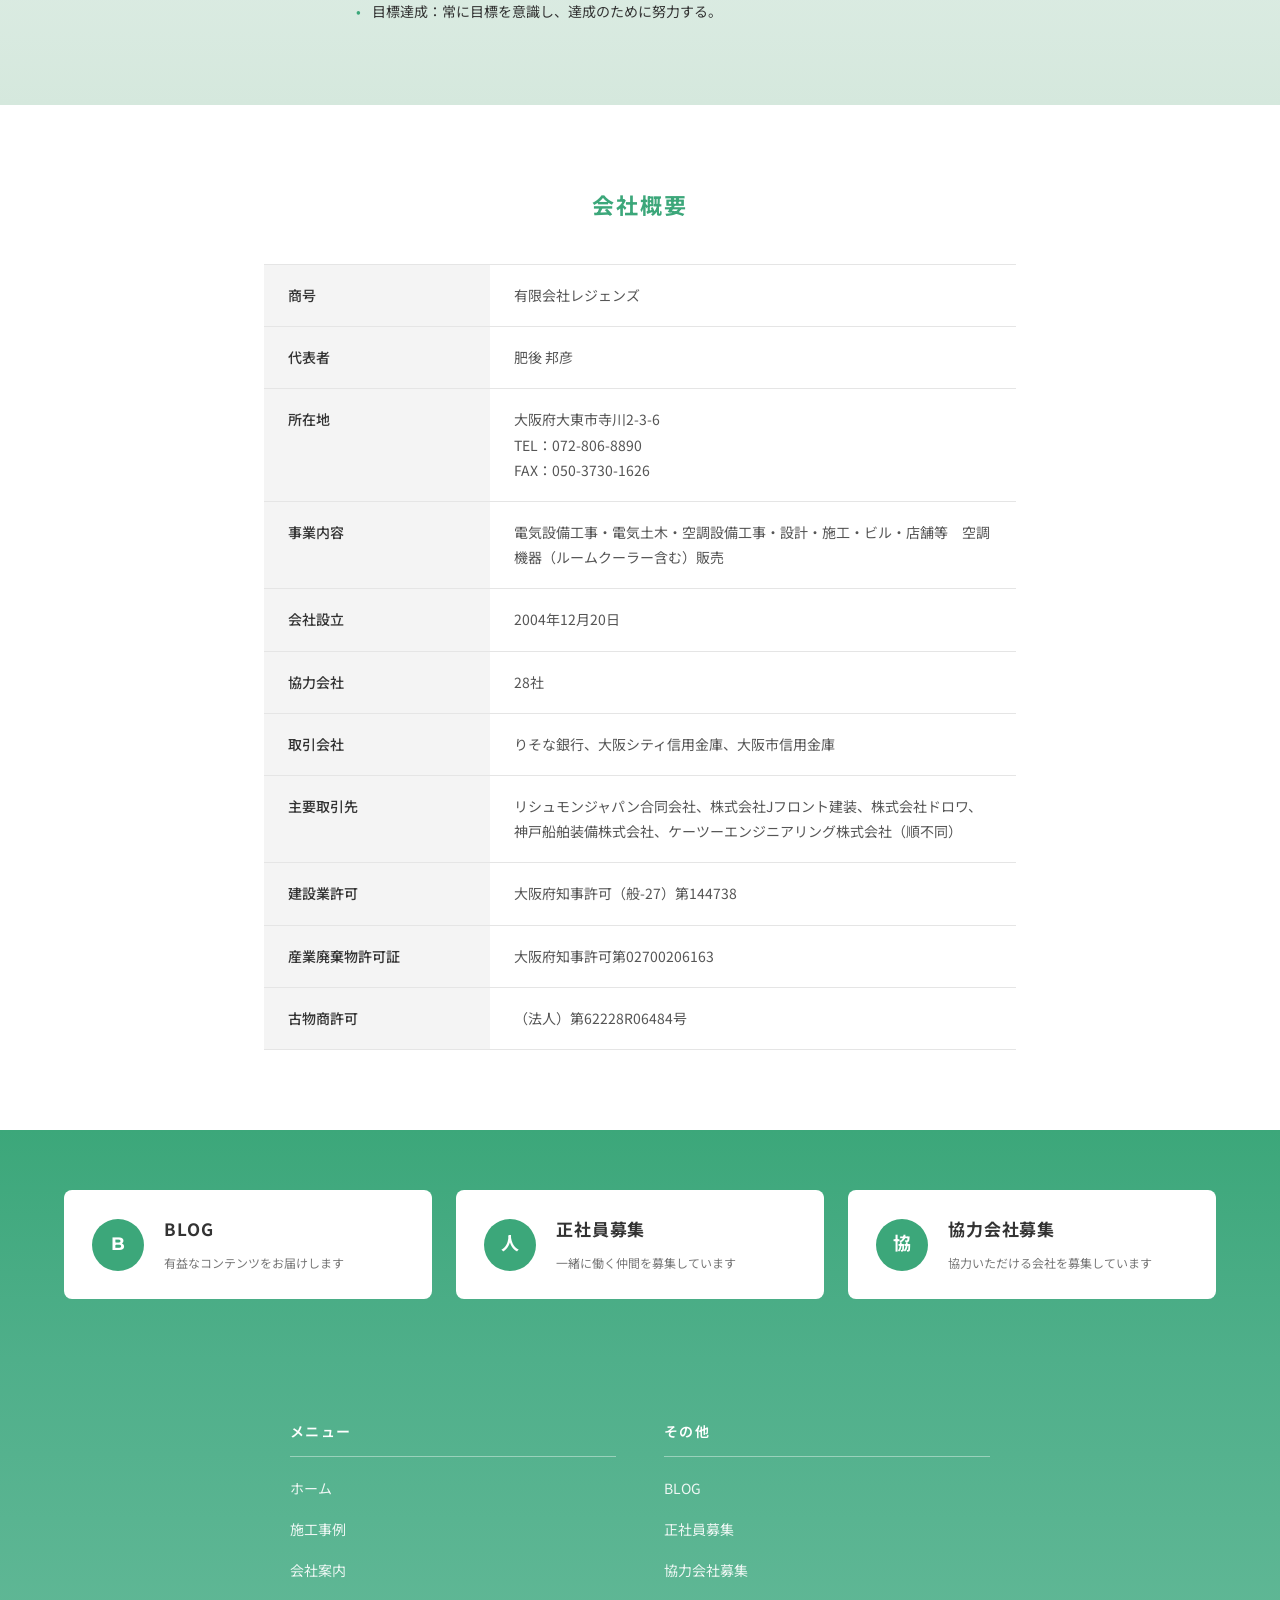
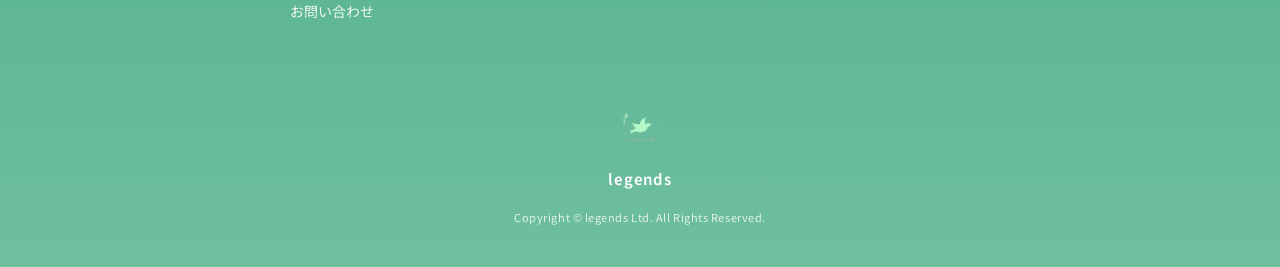
==== commit ec58ccd2: "Add files via upload" ====
--- a/company.html
+++ b/company.html
@@ -20,7 +20,7 @@
 <header class="site-header">
   <div class="header-inner">
     <a href="./index.html" class="header-logo">
-      <img src="./images/logo-full.png" alt="legends" class="logo-full-img">
+      <img src="./images/logo-bird-transparent.png" alt="有限会社レジェンズ" class="logo-bird-img">
     </a>
     <nav class="header-nav">
       <a href="./index.html"><span>ホーム</span><span class="nav-en">HOME</span></a>
@@ -66,8 +66,8 @@
           <span>有限会社レジェンズ<br>代表</span>
           <strong>肥後 邦彦</strong>
         </div>
-        <div class="company-message-photo" aria-label="代表者写真（後日差し替え）">
-          <span class="photo-placeholder-label">PHOTO</span>
+        <div class="company-message-photo">
+          <img src="./images/president.jpg" alt="代表 肥後 邦彦">
         </div>
       </div>
   </div>
@@ -76,7 +76,7 @@
 <!-- 企業理念 -->
 <section class="company-philosophy">
   <div class="philosophy-inner">
-    <div class="philosophy-logo"><img src="./images/logo-cube.png" alt="legends"></div>
+    <div class="philosophy-logo"><img src="./images/logo-bird-transparent.png" alt="有限会社レジェンズ"></div>
     <div class="philosophy-content reveal">
       <h3>企業理念</h3>
       <p class="principle">
@@ -190,7 +190,7 @@
       </div>
     </div>
     <div class="footer-bottom">
-      <img src="./images/logo-cube.png" alt="legends" class="footer-logo-img">
+      <img src="./images/logo-bird-transparent.png" alt="有限会社レジェンズ" class="footer-logo-img">
       <div class="footer-name">legends</div>
       <div class="footer-copy">Copyright &copy; legends Ltd. All Rights Reserved.</div>
     </div>
--- a/css/style.css
+++ b/css/style.css
@@ -213,7 +213,7 @@
   justify-content: space-between;
 }
 
-/* ロゴエリア: キューブ＋legendsの一体型ロゴ（白背景） */
+/* ロゴエリア: 鳥ロゴ（正方形・透過PNG、白背景） */
 .header-logo {
   display: flex;
   align-items: center;
@@ -222,10 +222,11 @@
   text-decoration: none;
   min-width: auto;
 }
-.header-logo .logo-full-img {
-  height: 56px;
-  width: auto;
+.header-logo .logo-bird-img {
+  height: 76px;
+  width: 76px;
   display: block;
+  object-fit: contain;
 }
 
 /* ナビゲーション: 黒文字、各項目が高さ100%の縦長セル */
@@ -469,7 +470,7 @@
     min-width: auto;
     padding: 0;
   }
-  .header-logo .logo-full-img { height: 40px; }
+  .header-logo .logo-bird-img { height: 52px; width: 52px; }
 
   .menu-toggle { display: block; }
 
--- a/css/pages.css
+++ b/css/pages.css
@@ -134,11 +134,15 @@
 .intro-sub-image.align-left   { justify-content: flex-start; padding-left: 80px; }
 .intro-sub-image.align-center { justify-content: center; }
 .intro-sub-image img {
-  width: 280px;
-  height: 200px;
+  width: 195px;
+  height: 130px;
   object-fit: cover;
   border-radius: 4px;
   box-shadow: 0 6px 20px rgba(0, 0, 0, 0.08);
+}
+.intro-sub-image.portrait img {
+  width: 117px;
+  height: 156px;
 }
 
 /* ============================================
@@ -583,7 +587,8 @@
   .intro-content.reverse > :first-child { order: unset; }
   .intro-content.reverse > :last-child { order: unset; }
   .intro-image img { height: 220px; }
-  .intro-sub-image img { width: 200px; height: 140px; }
+  .intro-sub-image img { width: 160px; height: 107px; }
+  .intro-sub-image.portrait img { width: 100px; height: 134px; }
   .intro-sub-image.align-right { padding-right: 24px; }
   .intro-sub-image.align-left { padding-left: 24px; }
   .intro-text h3 { font-size: 18px; }
@@ -640,56 +645,53 @@
 }
 
 
-/* 社長あいさつ - 写真枠を署名の隣に配置 */
+/* 社長あいさつ - 写真枠を署名の隣に配置（Figma準拠：PHOTO=90×70, gap=18px） */
 .company-message-footer {
   display: flex;
   justify-content: flex-end;
   align-items: flex-end;
-  gap: 32px;
+  gap: 18px;
   margin-top: 32px;
+  padding-top: 11px;
   flex-wrap: wrap;
 }
 .company-message-footer .company-message-sign {
   margin-top: 0;
-  flex: 1;
   text-align: right;
-  min-width: 200px;
+  font-size: 12px;
+  line-height: 19.2px;
+  color: #555;
+  flex: 0 0 auto;
+}
+.company-message-footer .company-message-sign strong {
+  font-size: 13px;
+  color: #555;
+  font-weight: 600;
+  margin-top: 8px;
 }
 .company-message-photo {
-  width: 180px;
-  height: 130px;
-  background: #D4C5A9;
-  border-radius: 4px;
-  display: flex;
-  align-items: center;
-  justify-content: center;
+  width: 110px;
+  height: 140px;
+  border-radius: 3px;
+  overflow: hidden;
   flex-shrink: 0;
-  position: relative;
-  overflow: hidden;
-}
-.company-message-photo::before {
-  content: "";
-  position: absolute;
-  inset: 8px;
-  border: 1px solid rgba(255, 255, 255, 0.4);
-  border-radius: 2px;
-  pointer-events: none;
-}
-.photo-placeholder-label {
-  font-family: var(--font-en);
-  font-size: 11px;
-  font-weight: 500;
-  letter-spacing: 0.3em;
-  color: rgba(255, 255, 255, 0.7);
+  box-shadow: 0 4px 12px rgba(0, 0, 0, 0.08);
+}
+.company-message-photo img {
+  width: 100%;
+  height: 100%;
+  object-fit: cover;
+  object-position: center top;
+  display: block;
 }
 
 @media (max-width: 768px) {
   .company-message-footer {
-    gap: 20px;
+    gap: 16px;
   }
   .company-message-photo {
-    width: 140px;
-    height: 100px;
-  }
-}
-
+    width: 90px;
+    height: 115px;
+  }
+}
+
